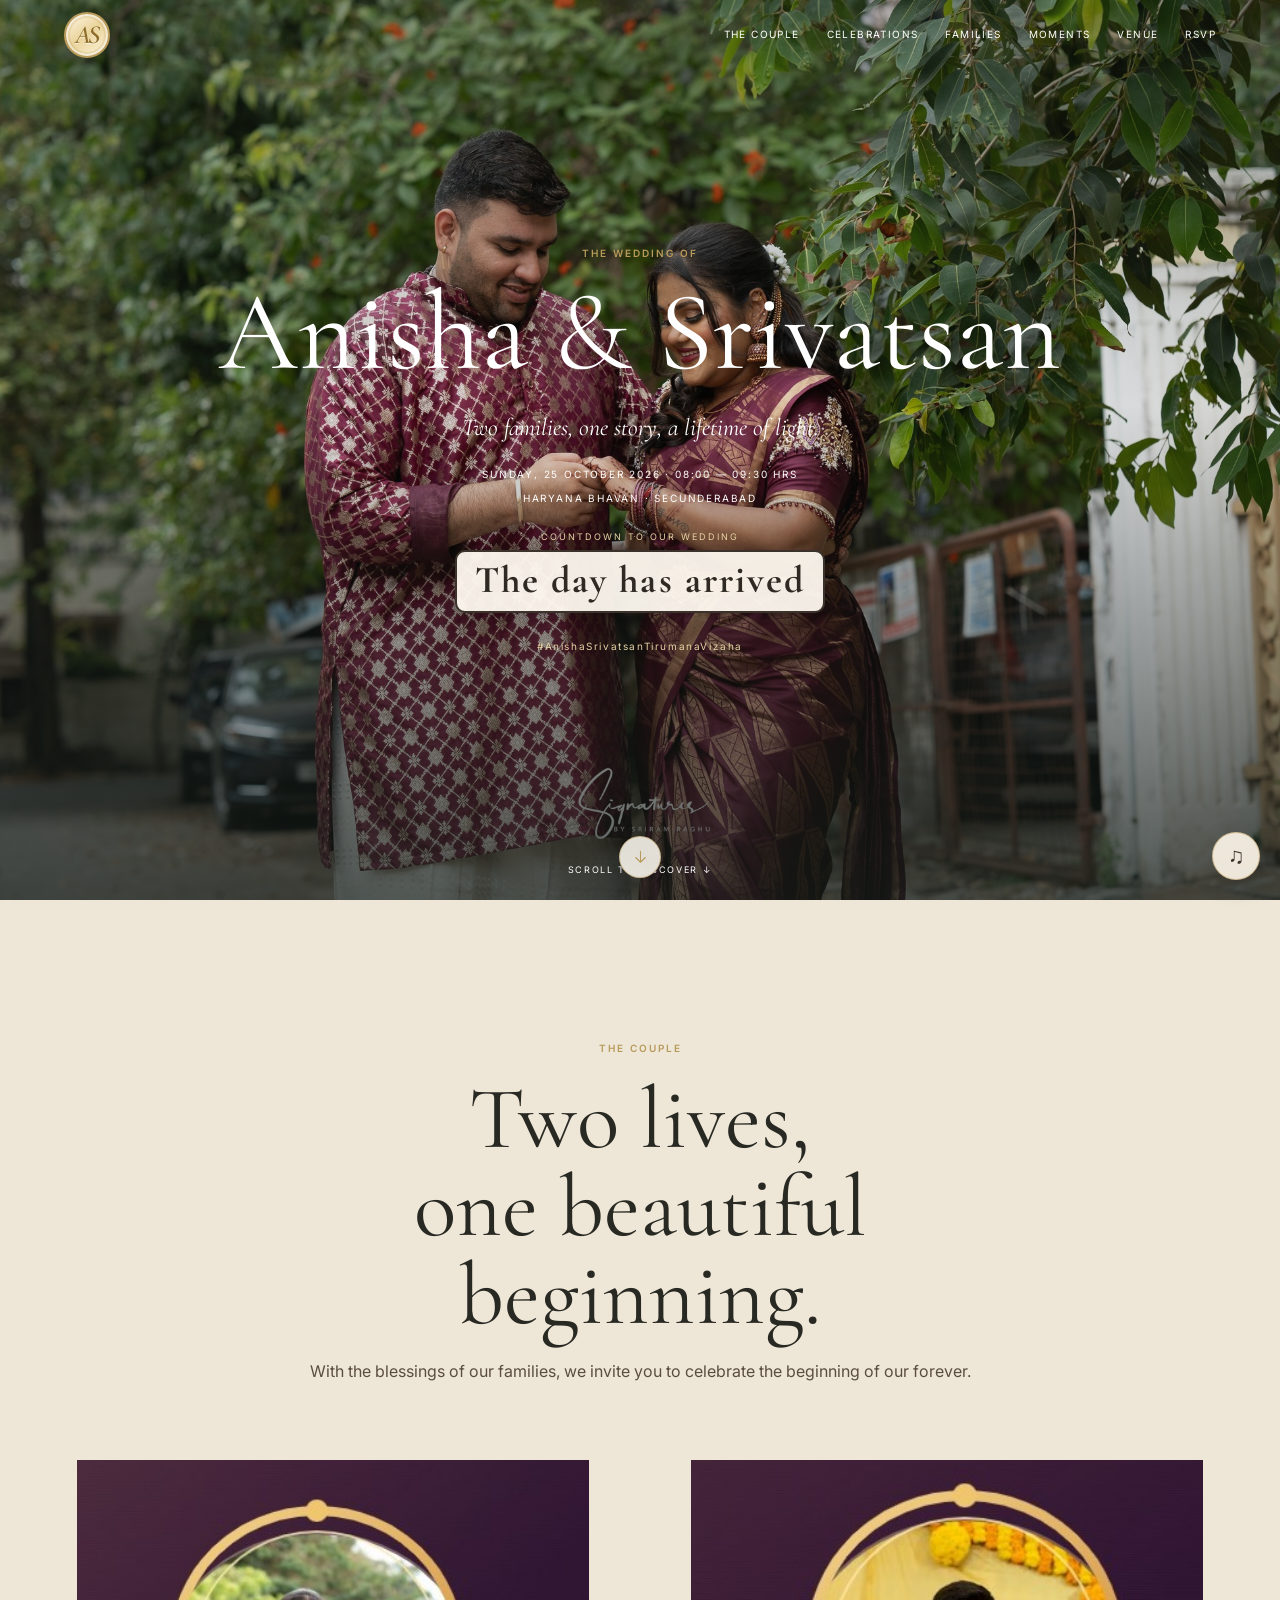
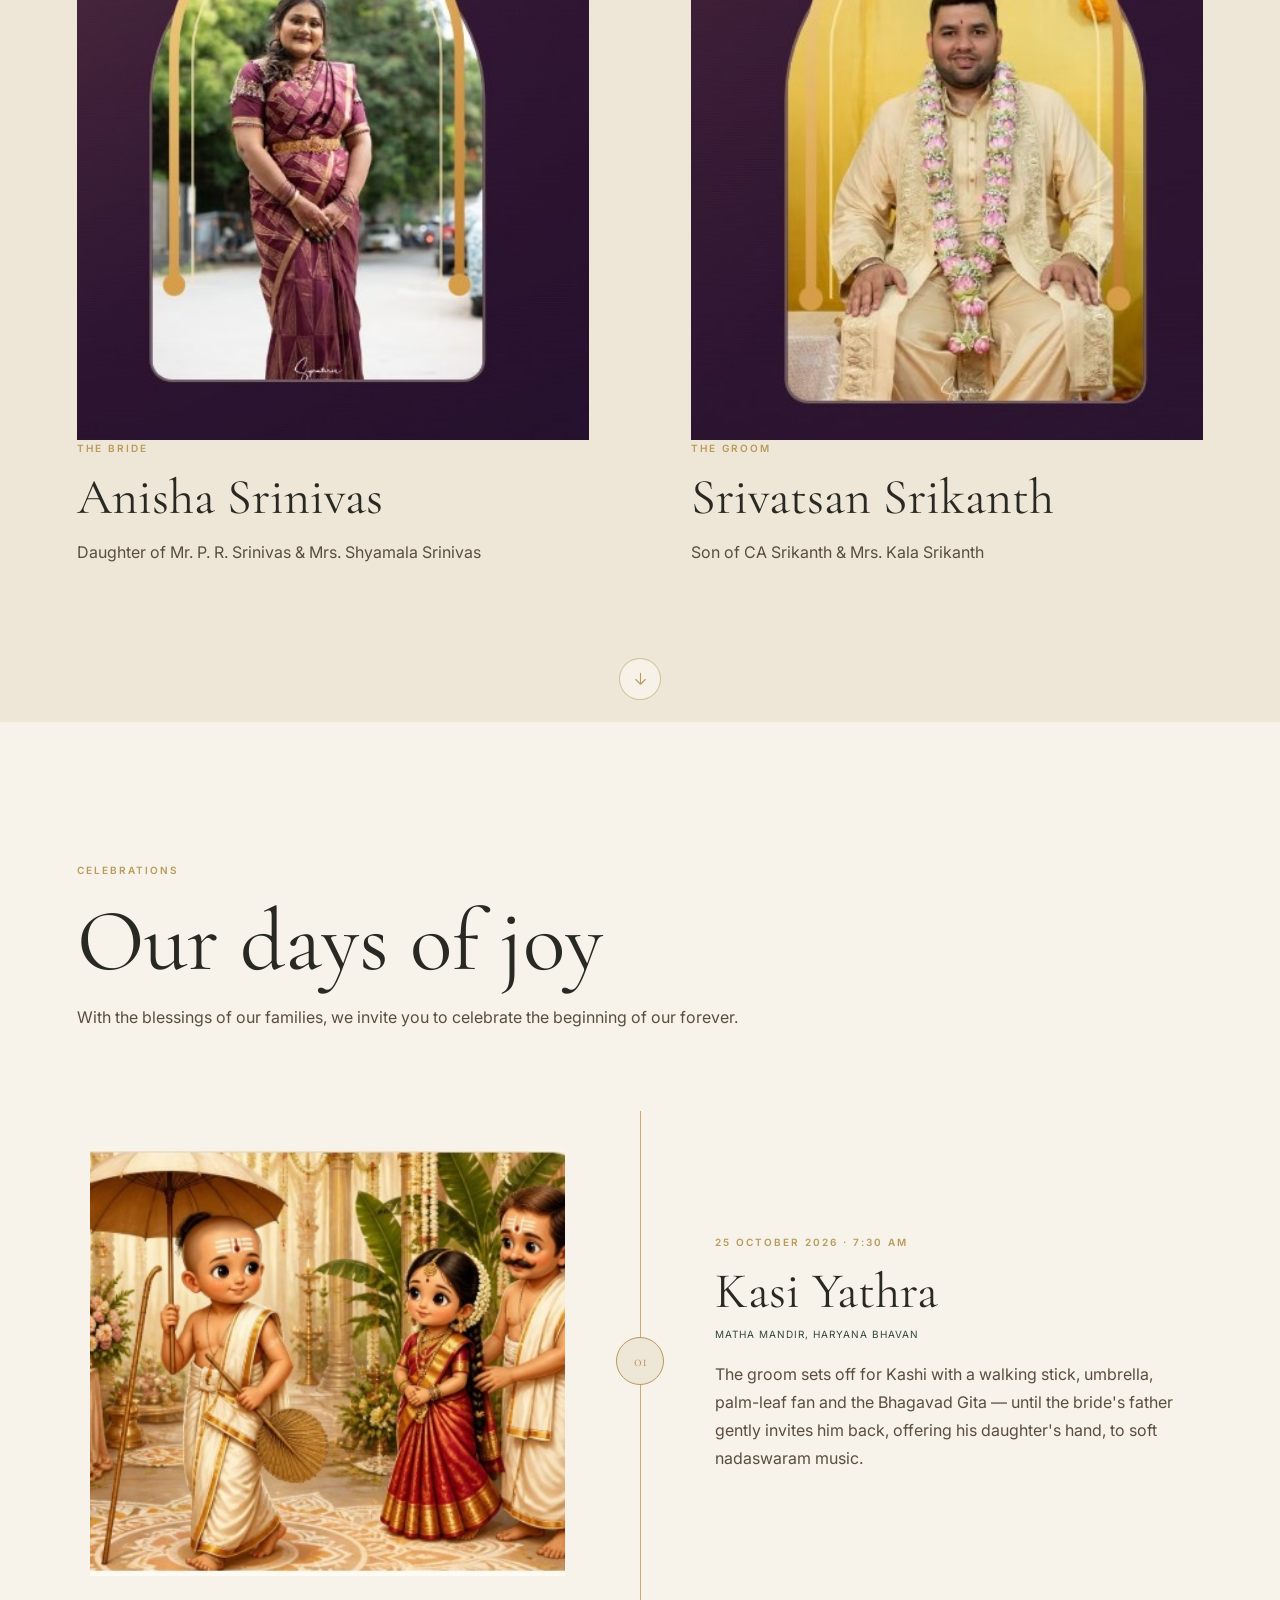
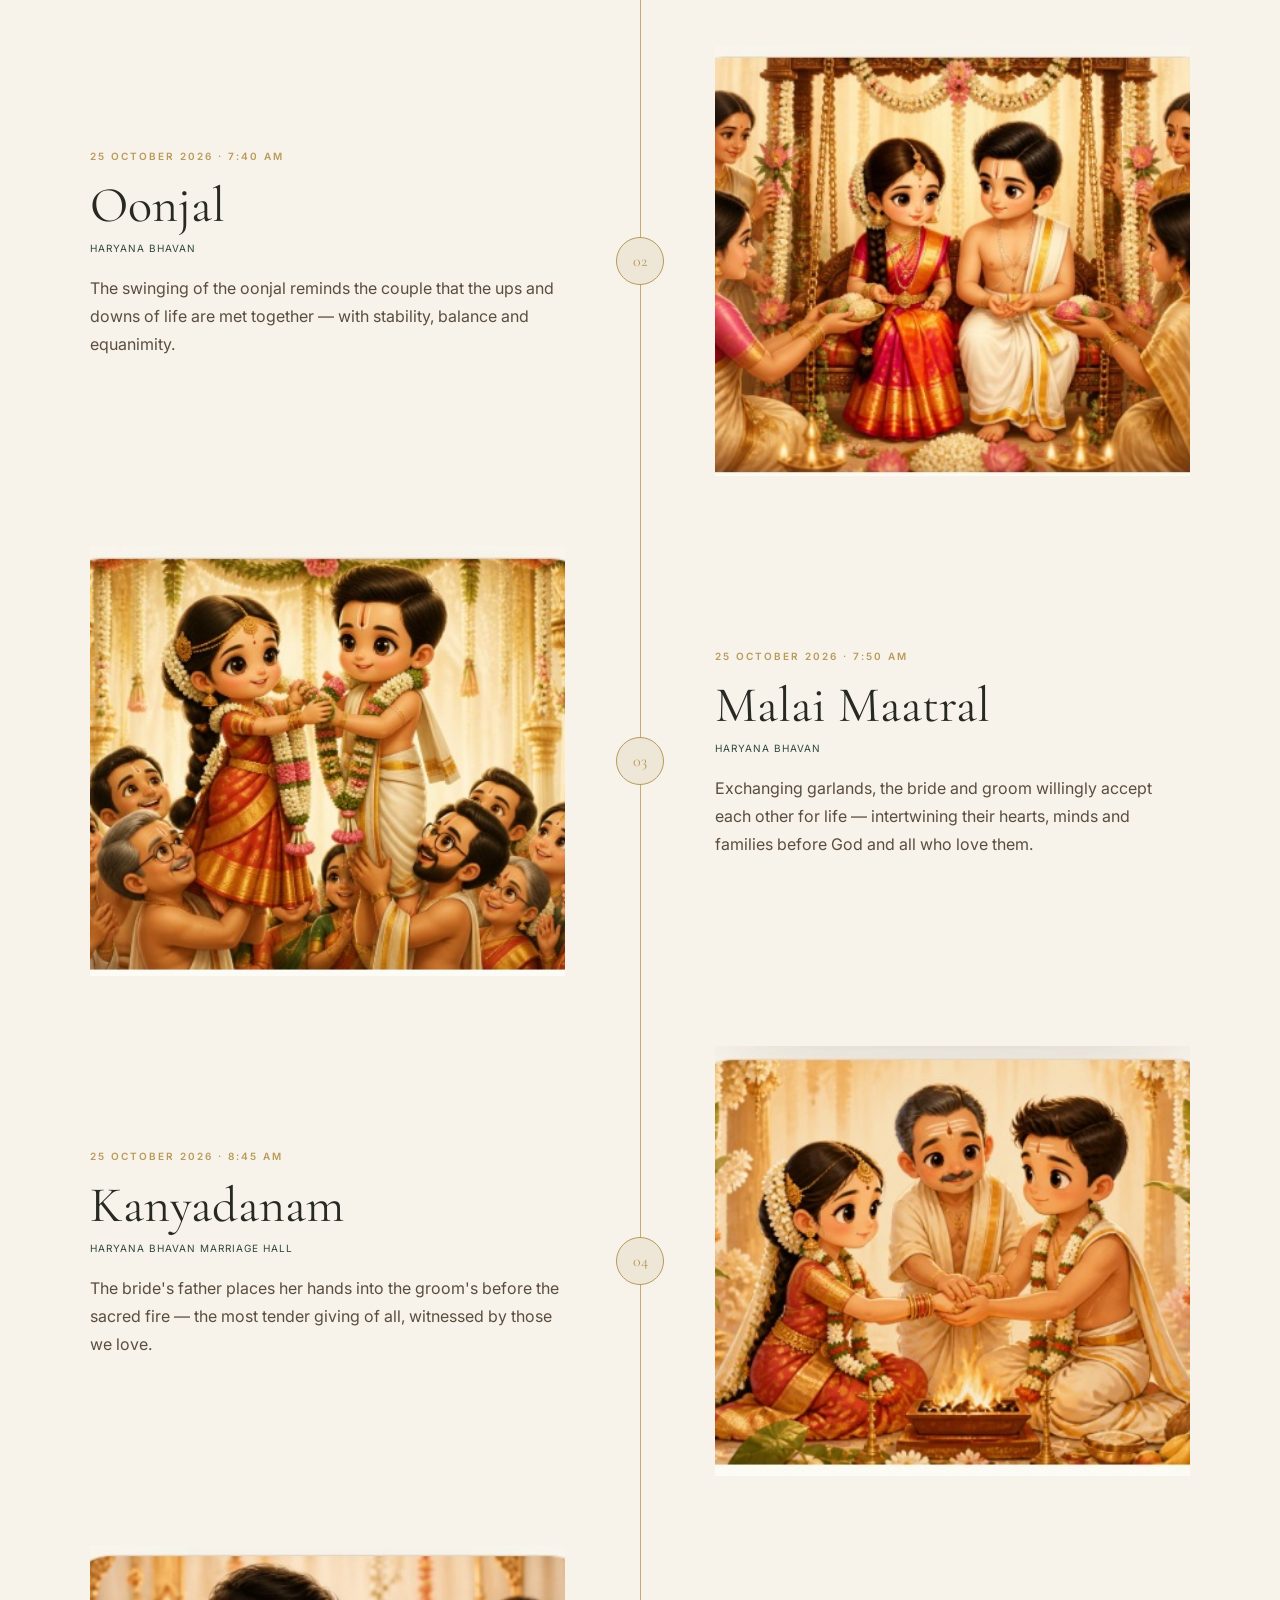
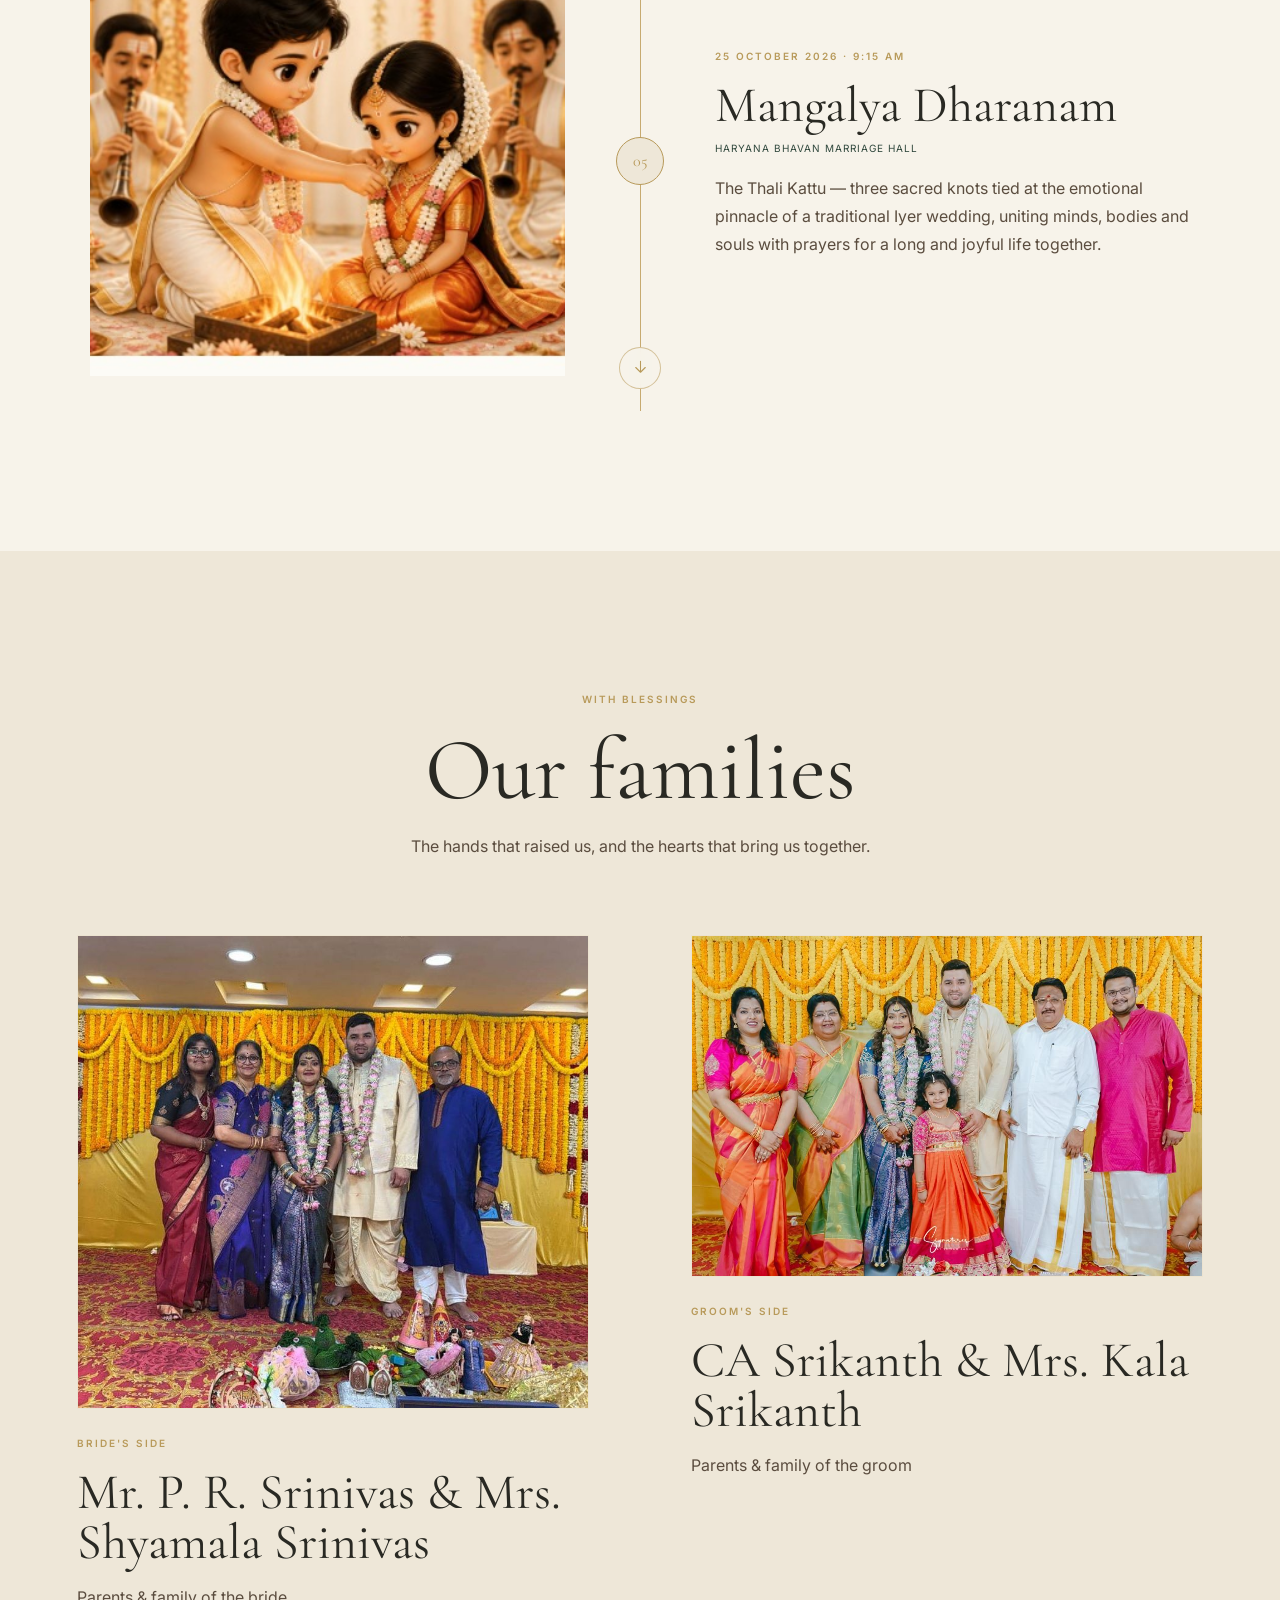
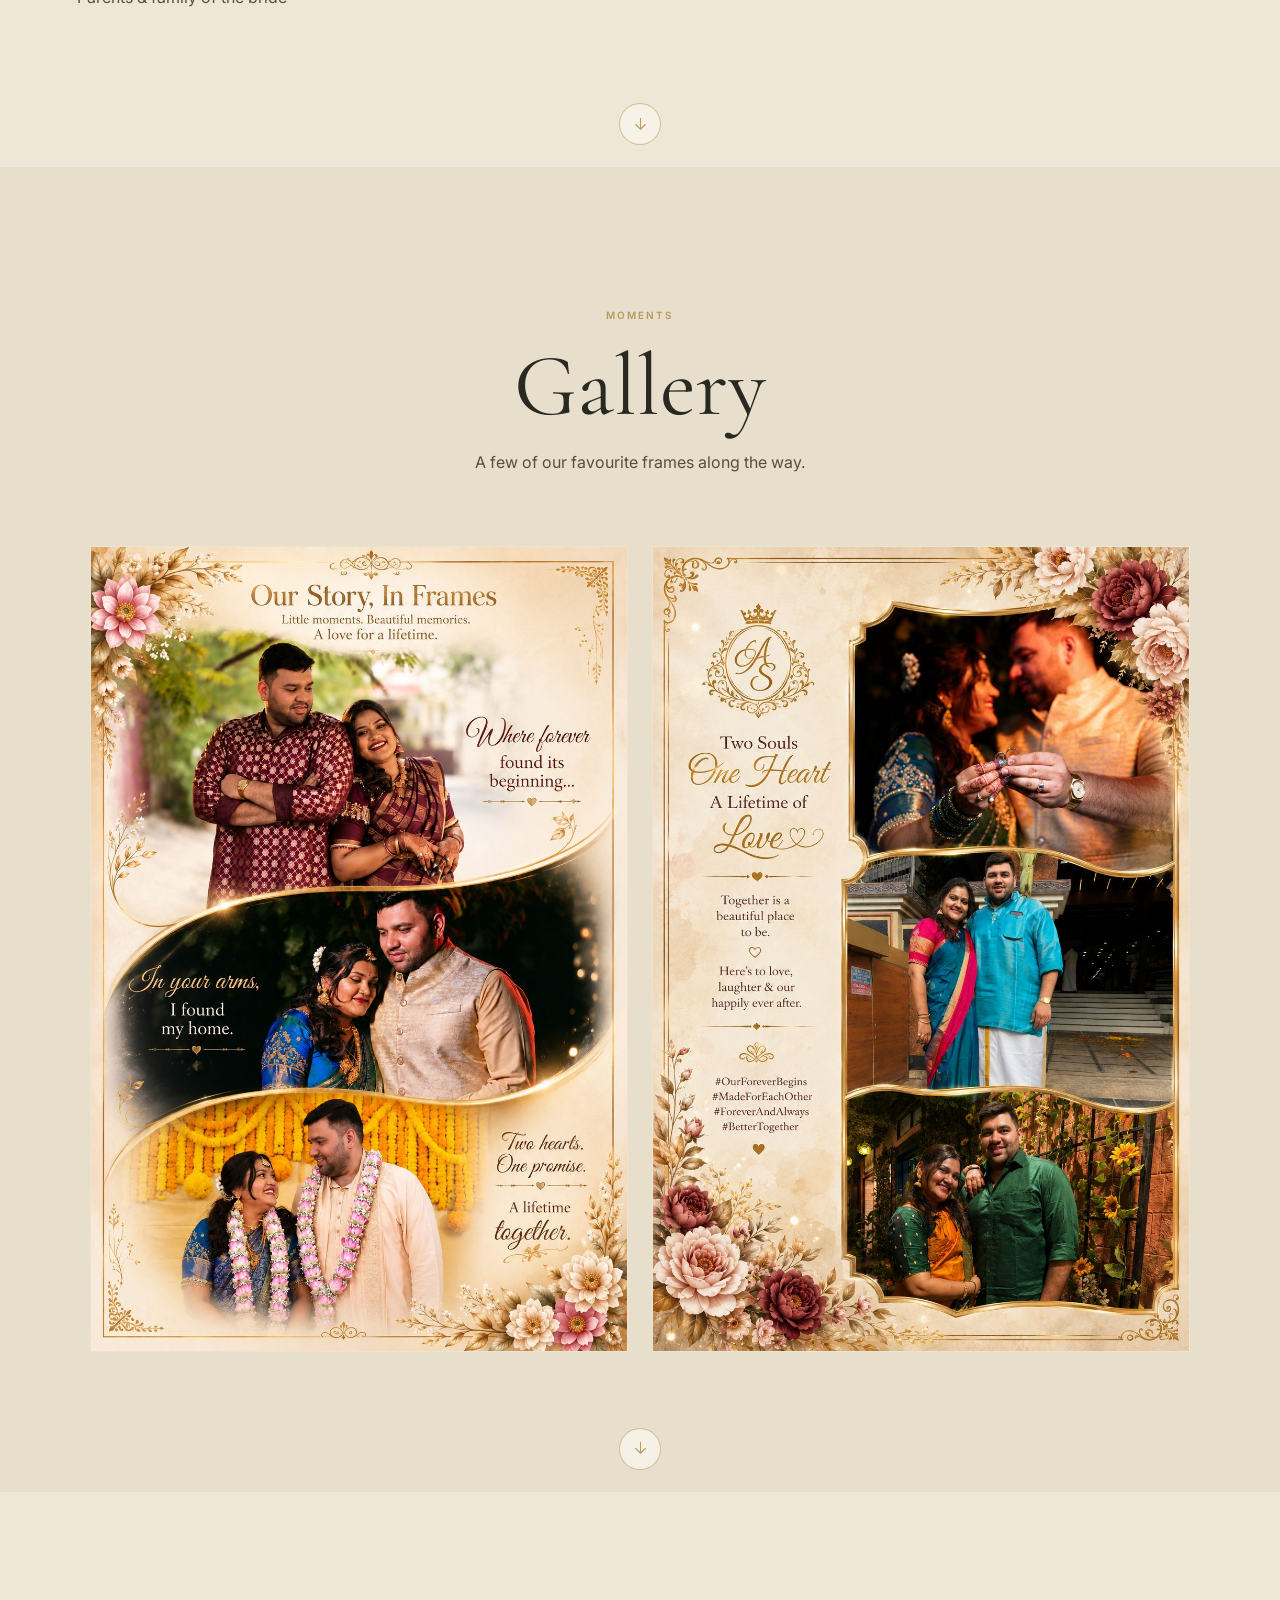
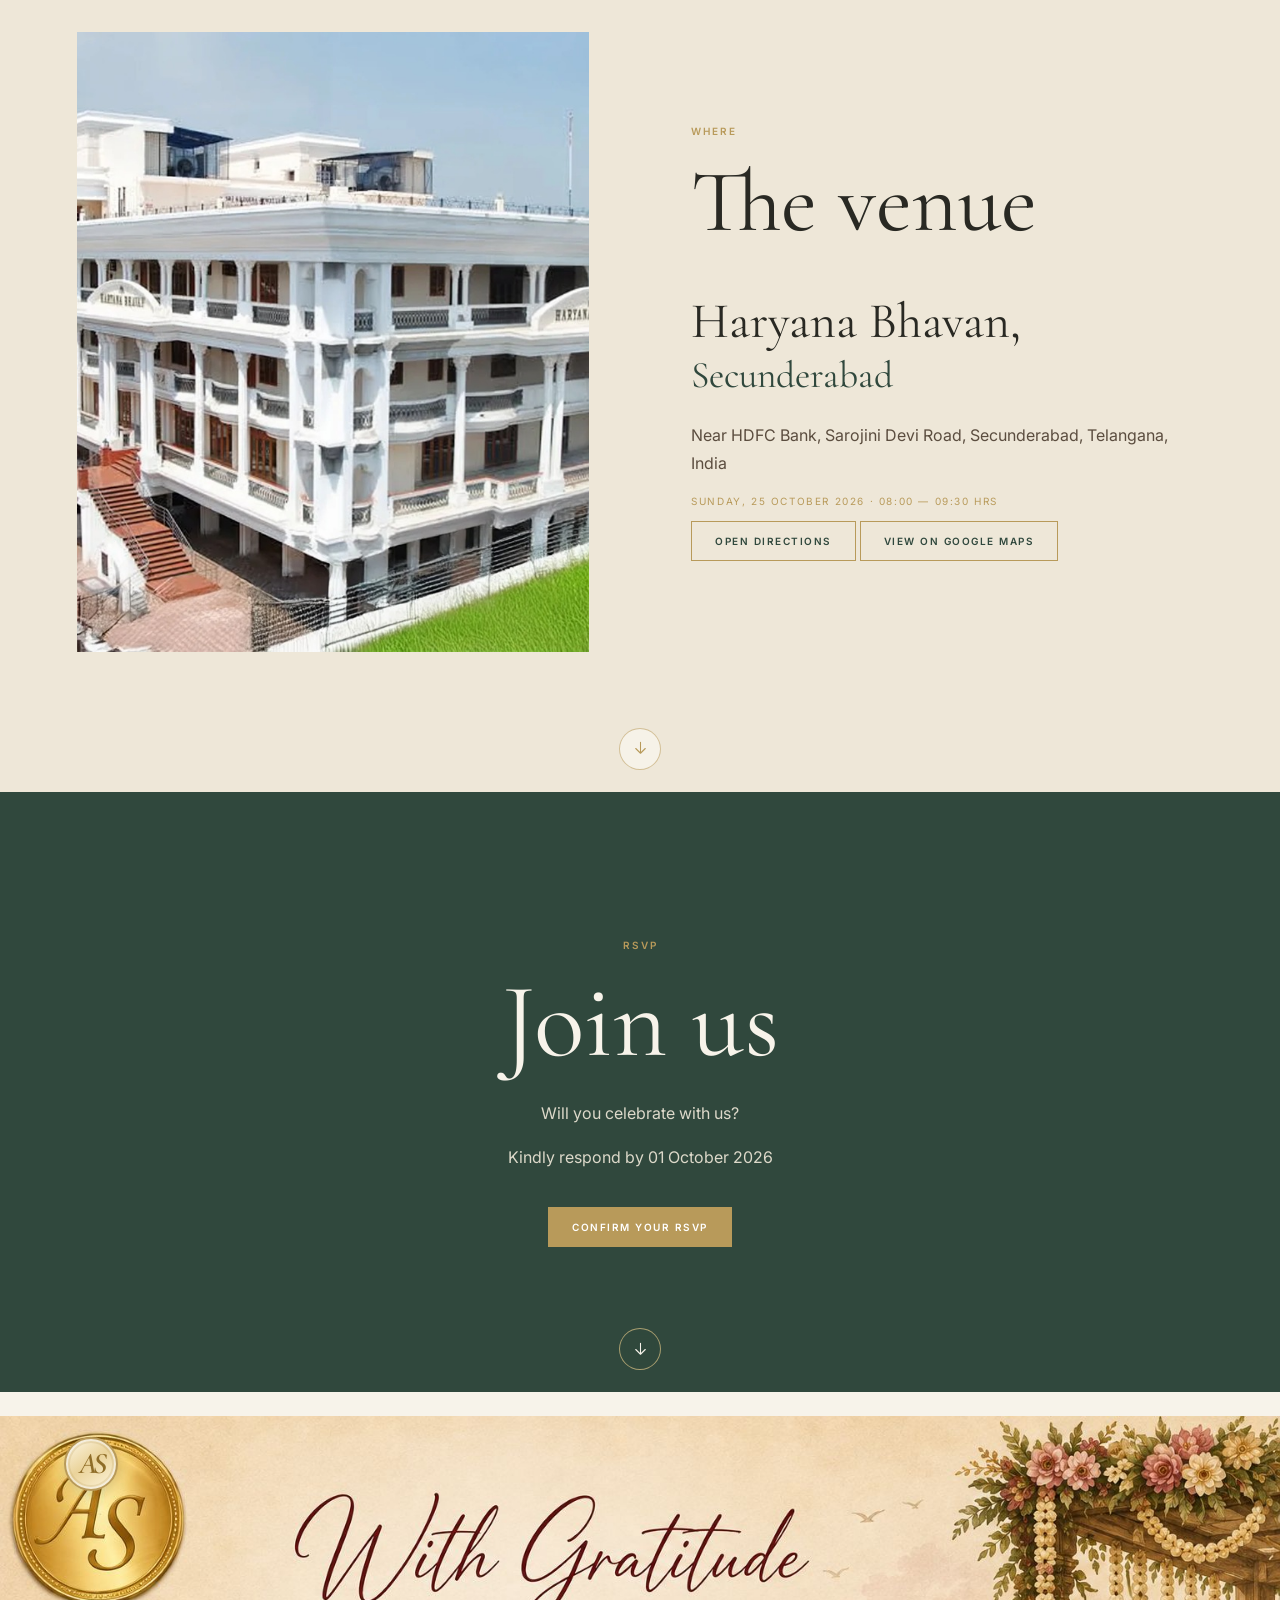
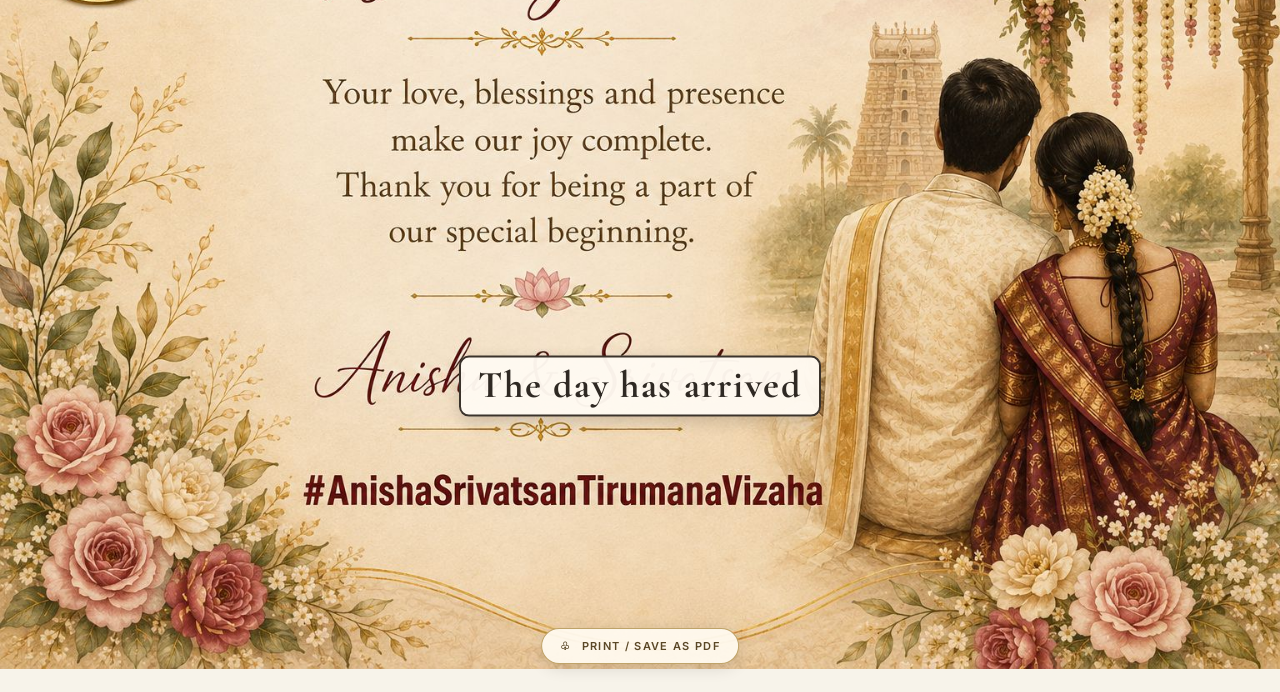
==== index.html @ aaf54ca9 "Add files via upload" ====
<!doctype html>
<html lang="en">
<head>
<meta charset="utf-8"><meta name="viewport" content="width=device-width,initial-scale=1">
<meta name="theme-color" content="#30483d">
<title>Anisha & Srivatsan — Wedding Invitation</title>
<meta name="description" content="Two families, one story, a lifetime of light. Join Anisha & Srivatsan as they begin their forever.">
<meta property="og:title" content="Anisha & Srivatsan — Wedding Invitation">
<meta property="og:description" content="Two families, one story, a lifetime of light. Join Anisha & Srivatsan as they begin their forever.">
<meta property="og:type" content="website">
<meta property="og:url" content="https://prsvas.github.io/anisha-srivatsan-wedding/">
<meta property="og:image" content="https://prsvas.github.io/anisha-srivatsan-wedding/assets/share-preview.jpg">
<meta property="og:image:secure_url" content="https://prsvas.github.io/anisha-srivatsan-wedding/assets/share-preview.jpg">
<meta property="og:image:type" content="image/jpeg">
<meta property="og:image:width" content="1200">
<meta property="og:image:height" content="630">
<meta name="twitter:card" content="summary_large_image">
<meta name="twitter:title" content="Anisha & Srivatsan — Wedding Invitation">
<meta name="twitter:description" content="Two families, one story, a lifetime of light. Join Anisha & Srivatsan as they begin their forever.">
<meta name="twitter:image" content="https://prsvas.github.io/anisha-srivatsan-wedding/assets/share-preview.jpg">
<link rel="preconnect" href="https://fonts.googleapis.com"><link rel="preconnect" href="https://fonts.gstatic.com" crossorigin>
<link href="https://fonts.googleapis.com/css2?family=Cormorant+Garamond:wght@300;400;500;600&family=Inter:wght@400;500;600&display=swap" rel="stylesheet">
<link rel="stylesheet" href="style.css">
<style>

body.modal-open{overflow:hidden}
</style>
</head>
<body>
<header id="siteNav"><a class="logo" href="#home" aria-label="Anisha & Srivatsan"><span>AS</span></a><nav id="menu">
<a href="#couple">The Couple</a><a href="#celebrations">Celebrations</a><a href="#families">Families</a><a href="#moments">Moments</a><a href="#venue">Venue</a><a href="#rsvp">RSVP</a></nav><button id="menuButton" aria-label="Open menu">☰</button></header>

<section class="hero" id="home"><div class="hero-photo"></div><div class="hero-shade"></div><div class="hero-content fade">
<div class="eyebrow">THE WEDDING OF</div><h1>Anisha <span>&</span> Srivatsan</h1><p class="tagline">Two families, one story, a lifetime of light.</p>
<div class="meta">SUNDAY, 25 OCTOBER 2026 · 08:00 — 09:30 HRS</div><div class="meta">HARYANA BHAVAN · SECUNDERABAD</div><div class="hero-countdown-wrap" aria-label="Countdown to the wedding">
<div class="countdown-label">COUNTDOWN TO OUR WEDDING</div>
<div class="countdown" id="countdown">Loading…</div>
</div>
<div class="hashtag">#AnishaSrivatsanTirumanaVizaha</div></div><a class="scroll" href="#couple">SCROLL TO DISCOVER ↓</a><a class="slide-down" href="#couple" aria-label="Scroll to The Couple"><span class="slide-down-icon"><svg viewBox="0 0 24 24" aria-hidden="true"><path d="M12 4v14M6 12l6 6 6-6"/></svg></span></a></section>

<section class="section cream" id="couple"><div class="intro centered reveal"><div class="eyebrow">THE COUPLE</div><h2>Two lives,<br>one beautiful beginning.</h2><p>With the blessings of our families, we invite you to celebrate the beginning of our forever.</p></div>
<div class="people"><article class="person reveal"><div class="photo bride"></div><div class="eyebrow">THE BRIDE</div><h3>Anisha Srinivas</h3><p>Daughter of Mr. P. R. Srinivas & Mrs. Shyamala Srinivas</p></article>
<article class="person reveal"><div class="photo groom"></div><div class="eyebrow">THE GROOM</div><h3>Srivatsan Srikanth</h3><p>Son of CA Srikanth & Mrs. Kala Srikanth</p></article><a class="slide-down" href="#celebrations" aria-label="Scroll to Celebrations"><span class="slide-down-icon"><svg viewBox="0 0 24 24" aria-hidden="true"><path d="M12 4v14M6 12l6 6 6-6"/></svg></span></a></section>

<section class="section" id="celebrations"><div class="intro reveal"><div class="eyebrow">CELEBRATIONS</div><h2>Our days of joy</h2><p>With the blessings of our families, we invite you to celebrate the beginning of our forever.</p></div>
<div class="events">
<article class="event reveal"><div class="event-photo kasi"></div><div class="event-number">01</div><div><div class="eyebrow">25 OCTOBER 2026 · 7:30 AM</div><h3>Kasi Yathra</h3><div class="place">Matha Mandir, Haryana Bhavan</div><p>The groom sets off for Kashi with a walking stick, umbrella, palm-leaf fan and the Bhagavad Gita — until the bride's father gently invites him back, offering his daughter's hand, to soft nadaswaram music.</p></div></article>
<article class="event reverse reveal"><div class="event-photo oonjal"></div><div class="event-number">02</div><div><div class="eyebrow">25 OCTOBER 2026 · 7:40 AM</div><h3>Oonjal</h3><div class="place">Haryana Bhavan</div><p>The swinging of the oonjal reminds the couple that the ups and downs of life are met together — with stability, balance and equanimity.</p></div></article>
<article class="event reveal"><div class="event-photo malai"></div><div class="event-number">03</div><div><div class="eyebrow">25 OCTOBER 2026 · 7:50 AM</div><h3>Malai Maatral</h3><div class="place">Haryana Bhavan</div><p>Exchanging garlands, the bride and groom willingly accept each other for life — intertwining their hearts, minds and families before God and all who love them.</p></div></article>
<article class="event reverse reveal"><div class="event-photo kanya"></div><div class="event-number">04</div><div><div class="eyebrow">25 OCTOBER 2026 · 8:45 AM</div><h3>Kanyadanam</h3><div class="place">Haryana Bhavan Marriage Hall</div><p>The bride's father places her hands into the groom's before the sacred fire — the most tender giving of all, witnessed by those we love.</p></div></article>
<article class="event reveal"><div class="event-photo mangalya"></div><div class="event-number">05</div><div><div class="eyebrow">25 OCTOBER 2026 · 9:15 AM</div><h3>Mangalya Dharanam</h3><div class="place">Haryana Bhavan Marriage Hall</div><p>The Thali Kattu — three sacred knots tied at the emotional pinnacle of a traditional Iyer wedding, uniting minds, bodies and souls with prayers for a long and joyful life together.</p></div></article>
<a class="slide-down" href="#families" aria-label="Scroll to Families"><span class="slide-down-icon"><svg viewBox="0 0 24 24" aria-hidden="true"><path d="M12 4v14M6 12l6 6 6-6"/></svg></span></a></section>

<section class="section cream" id="families"><div class="intro centered reveal"><div class="eyebrow">WITH BLESSINGS</div><h2>Our families</h2><p>The hands that raised us, and the hearts that bring us together.</p></div>
<div class="families"><article class="family reveal"><div class="family-photo"><img src="assets/bride-family.jpg" alt="Bride family"></div><div class="eyebrow">BRIDE'S SIDE</div><h3>Mr. P. R. Srinivas & Mrs. Shyamala Srinivas</h3><p>Parents & family of the bride</p></article>
<article class="family reveal"><div class="family-photo"><img src="assets/groom-family.jpg" alt="Groom family"></div><div class="eyebrow">GROOM'S SIDE</div><h3>CA Srikanth & Mrs. Kala Srikanth</h3><p>Parents & family of the groom</p></article><a class="slide-down" href="#moments" aria-label="Scroll to Moments"><span class="slide-down-icon"><svg viewBox="0 0 24 24" aria-hidden="true"><path d="M12 4v14M6 12l6 6 6-6"/></svg></span></a></section>

<section class="section paper" id="moments"><div class="intro centered reveal"><div class="eyebrow">MOMENTS</div><h2>Gallery</h2><p>A few of our favourite frames along the way.</p></div>
<div class="gallery"><div class="gallery-image reveal"><img src="assets/gallery-1.jpg" alt="Wedding moment 1"></div><div class="gallery-image reveal"><img src="assets/gallery-2.jpg" alt="Wedding moment 2"></div><a class="slide-down" href="#venue" aria-label="Scroll to Venue"><span class="slide-down-icon"><svg viewBox="0 0 24 24" aria-hidden="true"><path d="M12 4v14M6 12l6 6 6-6"/></svg></span></a></section>

<section class="section cream" id="venue"><div class="venue"><div class="venue-image reveal"></div><div class="reveal"><div class="eyebrow">WHERE</div><h2>The venue</h2><h3>Haryana Bhavan,<br><span>Secunderabad</span></h3><p>Near HDFC Bank, Sarojini Devi Road, Secunderabad, Telangana, India</p><p class="date">SUNDAY, 25 OCTOBER 2026 · 08:00 — 09:30 HRS</p>
<a class="button" target="_blank" rel="noopener" href="https://www.google.com/maps/search/?api=1&query=Haryana+Bhavan+Secunderabad">OPEN DIRECTIONS</a>
<a class="button" target="_blank" rel="noopener" href="https://www.google.com/maps/search/?api=1&query=Haryana+Bhavan+Secunderabad">VIEW ON GOOGLE MAPS</a></div></div><a class="slide-down" href="#rsvp" aria-label="Scroll to RSVP"><span class="slide-down-icon"><svg viewBox="0 0 24 24" aria-hidden="true"><path d="M12 4v14M6 12l6 6 6-6"/></svg></span></a></section>

<section class="rsvp" id="rsvp"><div class="reveal"><div class="eyebrow">RSVP</div><h2>Join us</h2><p>Will you celebrate with us?</p><p>Kindly respond by 01 October 2026</p><div class="rsvp-actions"><a class="button gold" id="googleRsvp" href="https://docs.google.com/forms/d/e/1FAIpQLSf7F9U-8WirBwNMF10VO0LnKeDXTvqlBp_xLOjisa4AF6TtcQ/viewform" target="_blank" rel="noopener noreferrer">CONFIRM YOUR RSVP</a></div></div><a class="slide-down slide-down-light" href="#closing" aria-label="Scroll to closing"><span class="slide-down-icon"><svg viewBox="0 0 24 24" aria-hidden="true"><path d="M12 4v14M6 12l6 6 6-6"/></svg></span></a></section>

<section class="closing final-gratitude" id="closing">
  <div class="closing-photo" aria-hidden="true"></div>
  <div class="closing-logo-coin" aria-label="Anisha and Srivatsan monogram">AS</div>
  <div class="closing-countdown-wrap" aria-label="Live countdown to the wedding">
    <div class="closing-countdown" id="closingCountdown">Loading…</div>
  </div>
  <button id="printInvitation" class="print-invitation" type="button" aria-label="Print or save invitation as PDF">
    <span aria-hidden="true">♧</span> PRINT / SAVE AS PDF
  </button>
</section>

<audio id="weddingMusic" loop preload="none" aria-hidden="true"><source src="assets/wedding-music.mp3" type="audio/mpeg"></audio>
<button id="musicToggle" class="music-toggle" type="button" aria-label="Play wedding music" aria-pressed="false"><span aria-hidden="true">♫</span></button>

<script src="script.js"></script>
</body></html>
---- style.css ----
:root{--ivory:#f7f3ea;--cream:#eee7d8;--paper:#e7decc;--green:#30483d;--gold:#b89a5a;--brown:#5b4d3f;--charcoal:#292923}
*{box-sizing:border-box}html{scroll-behavior:smooth}body{margin:0;background:var(--ivory);color:var(--charcoal);font:16px/1.75 Inter,Arial,sans-serif}h1,h2,h3{font-family:"Cormorant Garamond",serif;font-weight:400;line-height:1}h1{font-size:clamp(56px,9vw,112px);margin:0}h2{font-size:clamp(48px,7vw,88px);margin:.2em 0}h3{font-size:clamp(30px,4vw,50px)}p{color:var(--brown)}a{text-decoration:none}.eyebrow{font-size:10px;letter-spacing:.2em;color:var(--gold);font-weight:600;margin-bottom:15px}
header{position:fixed;z-index:20;top:0;left:0;right:0;height:70px;display:flex;align-items:center;justify-content:space-between;padding:0 5vw;color:#fff;transition:.3s}header.scrolled{background:rgba(247,243,234,.95);color:var(--green);backdrop-filter:blur(12px);box-shadow:0 1px 0 #ddd}header .logo{
  width:46px;height:46px;display:inline-flex;align-items:center;justify-content:center;
  border:2px solid var(--gold);border-radius:50%;
  background:linear-gradient(145deg,#fff9e9,#ead39a 48%,#fff7df);
  color:#8f6d28;text-decoration:none;
  font-family:"Cormorant Garamond",Georgia,serif;
  font-size:26px;font-weight:600;font-style:italic;
  letter-spacing:-.12em;line-height:1;
  box-shadow:inset 0 0 0 2px rgba(255,255,255,.55),inset 0 0 0 4px rgba(184,154,90,.22),0 4px 14px rgba(0,0,0,.14);
}
header .logo span{
  font-family:"Cormorant Garamond",Georgia,serif;
  font-size:26px;font-weight:600;font-style:italic;
  letter-spacing:-.12em;line-height:1;
  transform:translateX(-1px);
  text-shadow:0 1px 0 rgba(255,255,255,.7);
}header nav{display:flex;gap:27px}header nav a{font-size:10px;letter-spacing:.14em;color:inherit;text-transform:uppercase}#menuButton{display:none;border:0;background:none;color:inherit;font-size:25px}
.hero{height:100svh;min-height:620px;display:grid;place-items:center;position:relative;overflow:hidden;background:var(--green)}.hero-photo,.closing-photo{position:absolute;inset:0;background:url("assets/hero.jpg") center/cover}.hero-shade,.closing-shade{position:absolute;inset:0;background:linear-gradient(180deg,rgba(20,28,24,.35),rgba(20,28,24,.12) 45%,rgba(20,28,24,.72))}.hero-content,.closing-content{position:relative;z-index:2;text-align:center;color:#fff;padding:70px 22px}.hero h1 span,.closing h2 span{font-weight:300}.tagline{font:italic 24px "Cormorant Garamond",serif;color:#fff;margin:24px 0}.meta{font-size:10px;letter-spacing:.18em;color:#fff;margin:6px}.hashtag{font-size:10px;letter-spacing:.16em;color:#e4d3a3;margin-top:25px}.scroll{position:absolute;z-index:2;bottom:22px;left:50%;transform:translateX(-50%);font-size:9px;letter-spacing:.18em;color:#fff;white-space:nowrap}
.button{display:inline-flex;align-items:center;justify-content:center;border:1px solid var(--gold);background:transparent;color:var(--green);padding:13px 23px;font:600 10px Inter,sans-serif;letter-spacing:.15em;cursor:pointer;transition:.25s}.button:hover{background:var(--green);color:#fff;transform:translateY(-2px)}.hero .button{margin-top:28px;color:#fff;border-color:#e4d3a3}
.section{padding:140px max(6vw,24px)}.cream{background:var(--cream)}.paper{background:var(--paper)}.intro{max-width:700px}.centered{text-align:center;margin:auto}.people,.families{max-width:1150px;margin:75px auto 0;display:grid;grid-template-columns:1fr 1fr;gap:8vw}.photo,.family-photo,.event-photo,.gallery-image,.venue-image{background-size:cover;background-position:center;background-color:var(--ivory);}.person .photo{height:580px}.person h3,.family h3{margin:5px 0 14px}
.events{max-width:1100px;margin:80px auto 0;position:relative}.events:before{content:"";position:absolute;top:0;bottom:0;left:50%;width:1px;background:#c7aa70}.event{display:grid;grid-template-columns:1fr 70px 1fr;gap:40px;align-items:center;min-height:500px}.event.reverse .event-photo{grid-column:3;grid-row:1}.event.reverse>div:last-child{grid-column:1;grid-row:1}.event-number{grid-column:2;grid-row:1;width:48px;height:48px;border:1px solid var(--gold);border-radius:50%;display:grid;place-items:center;justify-self:center;z-index:2;background:var(--cream);color:var(--gold);font:16px "Cormorant Garamond",serif}.event-photo{height:430px}.event h3{margin:0 0 10px}.place{font-size:10px;letter-spacing:.1em;text-transform:uppercase;color:var(--green)}
.family-photo{height:auto;aspect-ratio:3/2;margin-bottom:26px;background-size:contain;background-repeat:no-repeat;background-position:center}.gallery{max-width:1100px;margin:70px auto 0;display:grid;grid-template-columns:1fr 1fr;gap:18px;align-items:start}.gallery-image{width:100%;aspect-ratio:2/3;min-height:0;background-size:contain;background-repeat:no-repeat;background-position:center;background-color:transparent}.g1,.g2,.g3,.g4{grid-column:auto;grid-row:auto}.venue{max-width:1180px;margin:auto;display:grid;grid-template-columns:1fr 1fr;gap:8vw;align-items:center}.venue-image{height:620px}.venue h3{margin-bottom:25px}.venue h3 span{font-size:.75em;color:var(--green)}.venue .date{font-size:10px;letter-spacing:.16em;color:var(--gold)}
.rsvp{padding:145px 24px;text-align:center;background:var(--green);color:var(--ivory)}.rsvp h2{font-size:clamp(60px,9vw,105px);margin:0 0 25px}.rsvp p{color:#ddd9ca}.rsvp .gold{background:var(--gold);color:#fff;margin-top:20px}.closing{height:90svh;min-height:650px;position:relative;display:grid;place-items:center;overflow:hidden;background:var(--green)}.closing-content h2{font-size:clamp(70px,10vw,125px);margin:0 0 25px}.closing-content p{color:#fff;font-size:10px;letter-spacing:.2em}.monogram{font:34px "Cormorant Garamond",serif;margin-top:45px}.closing-content small{color:#eee;font-size:10px}
.fade{animation:fade .9s ease both}@keyframes fade{from{opacity:0;transform:translateY(18px)}to{opacity:1;transform:none}}.reveal{opacity:0;transform:translateY(25px);transition:.8s ease}.reveal.visible{opacity:1;transform:none}
.modal{position:fixed;inset:0;background:rgba(20,28,24,.75);backdrop-filter:blur(8px);z-index:100;display:none;align-items:center;justify-content:center;padding:18px}.modal.open{display:flex}.modal-box{width:min(600px,100%);max-height:94svh;overflow:auto;background:var(--ivory);padding:42px;position:relative}.close{position:absolute;right:14px;top:6px;border:0;background:none;font-size:36px;color:var(--green);cursor:pointer}.modal h2{margin:0 0 12px}.modal label,.modal legend{display:block;font-size:10px;letter-spacing:.1em;text-transform:uppercase;color:var(--green);margin:18px 0}.modal input,.modal select,.modal textarea{width:100%;border:0;border-bottom:1px solid #cbbfa9;background:transparent;padding:10px 2px;font:15px Inter,sans-serif;outline:0}.modal textarea{min-height:75px}.choice{display:flex!important;align-items:center;gap:8px;text-transform:none!important;letter-spacing:0!important;font-size:13px!important;color:var(--brown)!important;margin:8px 0!important}.choice input{width:auto}.counter-grid{display:grid;grid-template-columns:1fr 1fr;gap:20px}.counter{display:flex;border-bottom:1px solid #cbbfa9}.counter button{width:42px;border:0;background:none;font-size:24px;color:var(--green);cursor:pointer}.counter input{text-align:center;border:0}.total{margin:22px 0;padding:14px;background:var(--cream);display:flex;justify-content:space-between}.total strong{font:26px "Cormorant Garamond",serif;color:var(--green)}.submit{width:100%;background:var(--green);color:#fff;margin-top:12px}.status{min-height:22px;font-size:12px;color:#8b5a47;margin-top:10px}.success{text-align:center;padding:30px}.script-signature{font:30px "Cormorant Garamond",serif;color:var(--green);margin:30px}
.bride{background-image:url("assets/bride.jpg")}.groom{background-image:url("assets/groom.jpg")}.kasi{background-image:url("assets/kasi-yathra.jpg")}.oonjal{background-image:url("assets/oonjal.jpg")}.malai{background-image:url("assets/malai-maatral.jpg")}.kanya{background-image:url("assets/kanyadanam.jpg")}.mangalya{background-image:url("assets/mangalya-dharanam.jpg")}.bride-family{background-image:url("assets/bride-family.jpg")}.groom-family{background-image:url("assets/groom-family.jpg")}.g1{background-image:url("assets/gallery-1.jpg")}.g2{background-image:url("assets/gallery-2.jpg")}.g3{background-image:url("assets/gallery-3.jpg")}.g4{background-image:url("assets/gallery-4.jpg")}.venue-image{background-image:url("assets/venue.jpg")}
@media(max-width:800px){header{height:62px}header nav{position:fixed;top:62px;right:0;bottom:0;width:100%;background:var(--ivory);color:var(--green);display:flex;flex-direction:column;padding:55px 30px;gap:22px;transform:translateX(100%);transition:.3s}header nav.open{transform:none}header nav a{font:35px "Cormorant Garamond",serif;text-transform:none;letter-spacing:0}#menuButton{display:block}.section{padding:90px 22px}.people,.families,.venue{grid-template-columns:1fr;gap:55px}.person .photo{height:450px}.family-photo{height:auto;aspect-ratio:3/2}.events:before{left:19px}.event,.event.reverse{display:grid;grid-template-columns:38px 1fr;gap:18px;min-height:0;margin-bottom:75px}.event-number{grid-column:1;grid-row:1;width:38px;height:38px}.event-photo,.event.reverse .event-photo{grid-column:2;grid-row:1;height:350px}.event>div:last-child,.event.reverse>div:last-child{grid-column:2;grid-row:2}.gallery{grid-template-columns:1fr;gap:14px}.gallery-image{aspect-ratio:2/3}.venue-image{height:450px}.modal-box{padding:35px 22px}}
@media(max-width:480px){.hero h1{font-size:57px}.gallery{grid-template-columns:1fr;grid-template-rows:auto}.gallery-image,.g1,.g2,.g3,.g4{grid-column:auto;grid-row:auto;height:auto;aspect-ratio:2/3}.counter-grid{gap:10px}}
@media(prefers-reduced-motion:reduce){html{scroll-behavior:auto}.reveal{transition:none}.fade{animation:none}}

.hero-photo{background-image:url('assets/hero.jpg')}
.closing-photo{background-image:url('assets/closing.jpg')}
.g1{background-image:url('assets/gallery-1.jpg')}
.g2{background-image:url('assets/gallery-2.jpg')}
.g3{background-image:url('assets/gallery-3.jpg')}
.g4{background-image:url('assets/gallery-4.jpg')}

/* FINAL PHOTO FIX — family photographs are shown in full */
.family-photo{
  background-size:contain !important;
  background-repeat:no-repeat !important;
  background-position:center !important;
  background-color:var(--ivory) !important;
  height:auto !important;
  aspect-ratio:4/3 !important;
  border:1px solid rgba(184,154,90,.18);
}

/* FINAL PHOTO FIX — portrait gallery images are never cropped */
.gallery{
  max-width:1100px;
  margin:70px auto 0;
  display:grid;
  grid-template-columns:1fr 1fr;
  gap:24px;
  align-items:start;
}
.gallery-image{
  width:100%;
  aspect-ratio:2/3;
  height:auto !important;
  min-height:0 !important;
  background-size:contain !important;
  background-repeat:no-repeat !important;
  background-position:center !important;
  background-color:var(--ivory) !important;
  border:1px solid rgba(184,154,90,.18);
}
.gallery .g3,.gallery .g4{display:none !important;}
@media(max-width:700px){
  .gallery{grid-template-columns:1fr;gap:20px;}
  .gallery-image{aspect-ratio:2/3;}
}

/* FINAL IMAGE-TAG FIX: use the real image dimensions, never crop */
.family-photo{
  height:auto !important;
  min-height:0 !important;
  aspect-ratio:auto !important;
  padding:0 !important;
  background:var(--ivory) !important;
  border:1px solid rgba(184,154,90,.18) !important;
  overflow:hidden !important;
  display:flex !important;
  align-items:center !important;
  justify-content:center !important;
}
.family-photo img{
  display:block !important;
  width:100% !important;
  height:auto !important;
  max-width:100% !important;
  object-fit:contain !important;
  object-position:center !important;
}

.gallery{
  display:grid !important;
  grid-template-columns:repeat(2,minmax(0,1fr)) !important;
  gap:24px !important;
  align-items:start !important;
}
.gallery-image{
  height:auto !important;
  min-height:0 !important;
  aspect-ratio:auto !important;
  padding:0 !important;
  background:var(--ivory) !important;
  border:1px solid rgba(184,154,90,.18) !important;
  overflow:hidden !important;
  display:block !important;
}
.gallery-image img{
  display:block !important;
  width:100% !important;
  height:auto !important;
  max-width:100% !important;
  object-fit:contain !important;
  object-position:center !important;
}
@media(max-width:700px){
  .gallery{
    grid-template-columns:1fr !important;
    gap:20px !important;
  }
}


/* Section navigation arrows */
.section, .rsvp, .hero, .closing { position: relative; }
.slide-down{
  position:absolute;
  left:50%;
  bottom:22px;
  transform:translateX(-50%);
  z-index:8;
  display:flex;
  align-items:center;
  justify-content:center;
  text-decoration:none;
  color:var(--gold);
}
.slide-down-icon{
  width:42px;height:42px;border:1px solid rgba(184,154,90,.58);border-radius:50%;
  display:grid;place-items:center;background:rgba(247,243,234,.9);backdrop-filter:blur(5px);
  animation:slideArrowPulse 2.2s ease-in-out infinite;
}
.slide-down svg{width:19px;height:19px;fill:none;stroke:currentColor;stroke-width:1.35;stroke-linecap:round;stroke-linejoin:round}
.slide-down-light .slide-down-icon{background:rgba(48,72,61,.75);color:#f7f3ea;border-color:rgba(209,187,130,.75)}
@keyframes slideArrowPulse{0%,100%{transform:translateY(0);opacity:.9}50%{transform:translateY(5px);opacity:.55}}

/* Hero countdown */
.hero-countdown-wrap{margin:22px auto 0;text-align:center;color:#fff}
.countdown-label{font-size:9px;letter-spacing:.22em;color:#e4d3a3;margin-bottom:5px}
#countdown{display:inline-block;font-family:"Cormorant Garamond",serif;font-size:clamp(26px,3.4vw,38px);font-weight:700;letter-spacing:.055em;line-height:1.05;color:#2f2923;background:rgba(255,250,242,.94);border:2px solid #3b332b;border-radius:10px;padding:9px 18px 10px;box-shadow:0 6px 18px rgba(0,0,0,.18);text-shadow:none}

/* Final card countdown — only the countdown is added over the artwork */
.final-gratitude{min-height:100svh;height:100svh;background:#f7f3ea;display:flex;align-items:center;justify-content:center;position:relative;overflow:hidden}
.final-gratitude .closing-photo{position:absolute;inset:0;background-image:url("assets/closing.jpg");background-size:contain;background-position:center;background-repeat:no-repeat;background-color:#f7f3ea}
.final-gratitude .closing-shade,.final-gratitude .closing-content{display:none!important}
.closing-countdown-wrap{position:absolute;left:50%;top:58%;transform:translate(-50%,-50%);z-index:5;text-align:center;pointer-events:none;width:min(92vw,720px)}
.closing-countdown{display:inline-block;font-family:"Cormorant Garamond",serif;font-size:clamp(22px,3.2vw,38px);font-weight:700;letter-spacing:.045em;color:#2f2923;line-height:1.05;background:rgba(255,250,242,.92);border:2px solid #3b332b;border-radius:10px;padding:8px 16px 9px;box-shadow:0 5px 16px rgba(0,0,0,.16);text-shadow:none}

/* Wedding music toggle */
.music-toggle{position:fixed;right:20px;bottom:20px;z-index:10000;width:48px;height:48px;border:1px solid rgba(184,154,90,.55);border-radius:50%;background:rgba(248,241,228,.94);color:#3b332b;font-family:Georgia,"Times New Roman",serif;font-size:22px;line-height:1;cursor:pointer;box-shadow:0 8px 25px rgba(0,0,0,.14);backdrop-filter:blur(8px);display:flex;align-items:center;justify-content:center;transition:transform .2s ease,background .2s ease}
.music-toggle:hover{transform:scale(1.05);background:#fffaf2}.music-toggle.playing{animation:musicPulse 2s ease-in-out infinite}
@keyframes musicPulse{0%,100%{transform:scale(1)}50%{transform:scale(1.07)}}


@media(max-width:600px){#countdown{font-size:clamp(23px,6vw,31px);padding:8px 13px 9px}.music-toggle{right:14px;bottom:14px;width:44px;height:44px;font-size:20px}.slide-down{bottom:16px}.slide-down-icon{width:38px;height:38px}.closing-countdown-wrap{top:57%;width:94vw}.closing-countdown{font-size:clamp(19px,5vw,27px);padding:7px 12px 8px;border-width:2px}}
@media(prefers-reduced-motion:reduce){.slide-down-icon,.music-toggle.playing{animation:none}}

/* RECTIFIED FINAL LOGO + LIVE CLOSING COUNTDOWN */
.final-gratitude{min-height:100svh;height:100svh;background:#f7f3ea;display:flex;align-items:center;justify-content:center;position:relative;overflow:hidden}
.final-gratitude .closing-photo{position:absolute;inset:0;background-image:url("assets/closing.jpg");background-size:contain;background-position:center;background-repeat:no-repeat;background-color:#f7f3ea}
.final-gratitude .closing-shade,.final-gratitude .closing-content{display:none!important}
.closing-logo-coin{position:absolute;top:clamp(22px,5vh,55px);left:clamp(18px,5vw,70px);z-index:6;width:54px;height:54px;border:2px solid var(--gold);border-radius:50%;display:flex;align-items:center;justify-content:center;background:linear-gradient(145deg,#fff9e9,#ead39a 48%,#fff7df);color:#8f6d28;font-family:"Cormorant Garamond",Georgia,serif;font-size:30px;font-weight:600;font-style:italic;letter-spacing:-.12em;box-shadow:inset 0 0 0 2px rgba(255,255,255,.55),inset 0 0 0 4px rgba(184,154,90,.22),0 4px 14px rgba(0,0,0,.14)}
.closing-countdown-wrap{position:absolute;left:50%;top:66%;transform:translate(-50%,-50%);z-index:7;text-align:center;pointer-events:none;width:min(94vw,760px)}
.closing-countdown{display:inline-block;font-family:"Cormorant Garamond",Georgia,serif;font-size:clamp(22px,3.1vw,38px);font-weight:700;letter-spacing:.045em;color:#2f2923;line-height:1.05;background:rgba(255,250,242,.96);border:2px solid #3b332b;border-radius:10px;padding:8px 17px 9px;box-shadow:0 5px 16px rgba(0,0,0,.16);text-shadow:none;white-space:nowrap}
@media(max-width:600px){.closing-logo-coin{top:16px;left:14px;width:46px;height:46px;font-size:26px}.closing-countdown-wrap{top:66%;width:96vw}.closing-countdown{font-size:clamp(18px,4.8vw,27px);padding:7px 11px 8px}}


/* =========================================================
   PRINT / SAVE INVITATION AS PDF
   Normal screen styling is unchanged.
========================================================= */

.print-invitation{
  position:absolute;
  left:50%;
  bottom:28px;
  transform:translateX(-50%);
  z-index:20;
  border:1px solid rgba(184,154,90,.9);
  background:rgba(255,250,240,.94);
  color:#5a4726;
  padding:10px 18px;
  border-radius:999px;
  font-family:inherit;
  font-size:11px;
  font-weight:600;
  letter-spacing:.12em;
  cursor:pointer;
  box-shadow:0 4px 16px rgba(0,0,0,.12);
  transition:transform .2s ease, box-shadow .2s ease;
}
.print-invitation:hover{
  transform:translateX(-50%) translateY(-1px);
  box-shadow:0 6px 20px rgba(0,0,0,.16);
}
.print-invitation span{
  margin-right:6px;
}

@media print{
  @page{
    size:A4 portrait;
    margin:0;
  }

  html, body{
    width:210mm;
    margin:0;
    padding:0;
    background:#fff !important;
    -webkit-print-color-adjust:exact !important;
    print-color-adjust:exact !important;
  }

  body{
    overflow:visible !important;
  }

  /* Hide interactive-only controls. */
  #musicToggle,
  .music-toggle,
  .slide-down,
  .rsvp-actions,
  .print-invitation{
    display:none !important;
  }

  /* Remove reveal animation state so everything prints. */
  .reveal{
    opacity:1 !important;
    transform:none !important;
  }

  /* Each major invitation screen starts on a new printed page. */
  .hero,
  .section,
  .rsvp,
  .closing{
    min-height:297mm !important;
    height:297mm !important;
    max-height:297mm !important;
    width:210mm !important;
    box-sizing:border-box !important;
    page-break-after:always !important;
    break-after:page !important;
    overflow:hidden !important;
    position:relative !important;
  }

  .closing{
    page-break-after:auto !important;
    break-after:auto !important;
  }

  /* Keep important cards/content together. */
  .event,
  .family,
  .gallery-image,
  .venue,
  .rsvp > div{
    break-inside:avoid;
    page-break-inside:avoid;
  }

  /* Browser print dialogs may still have a "Background graphics"
     option. It should be enabled for the invitation artwork. */
}
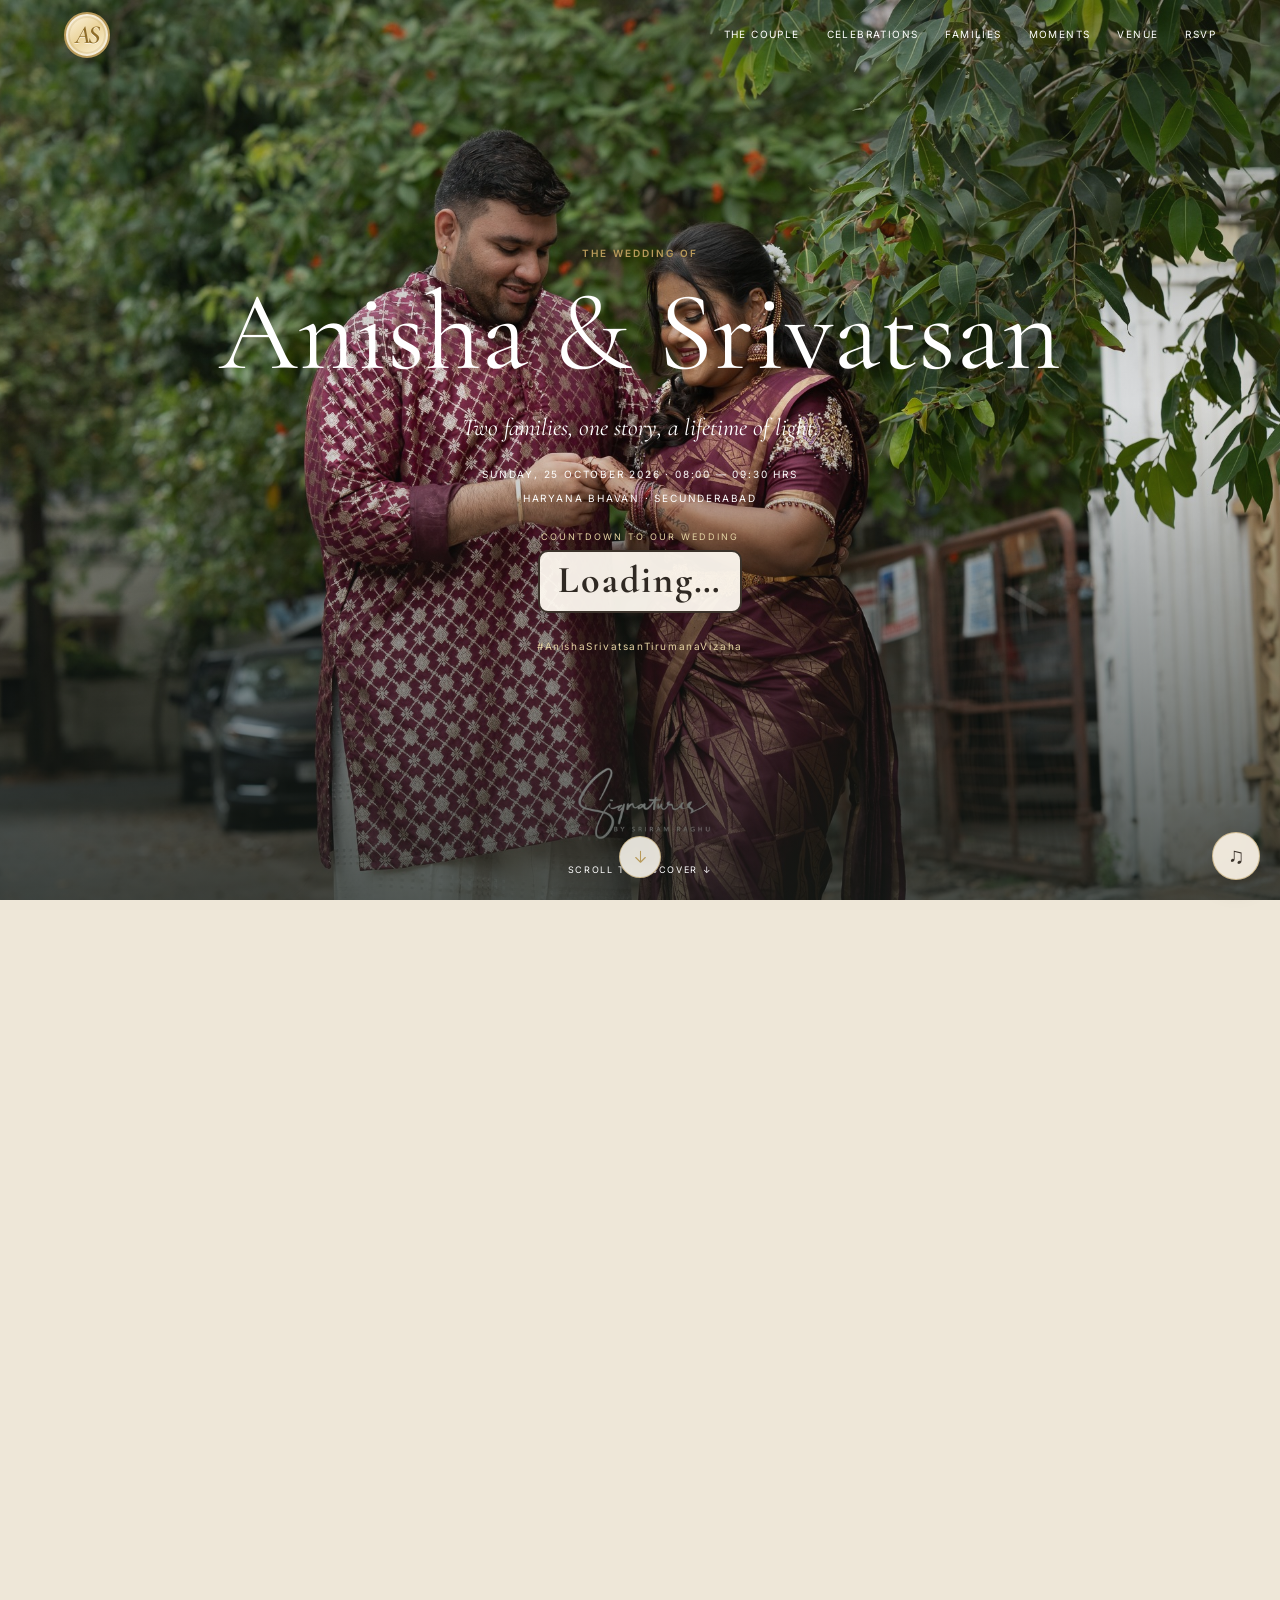
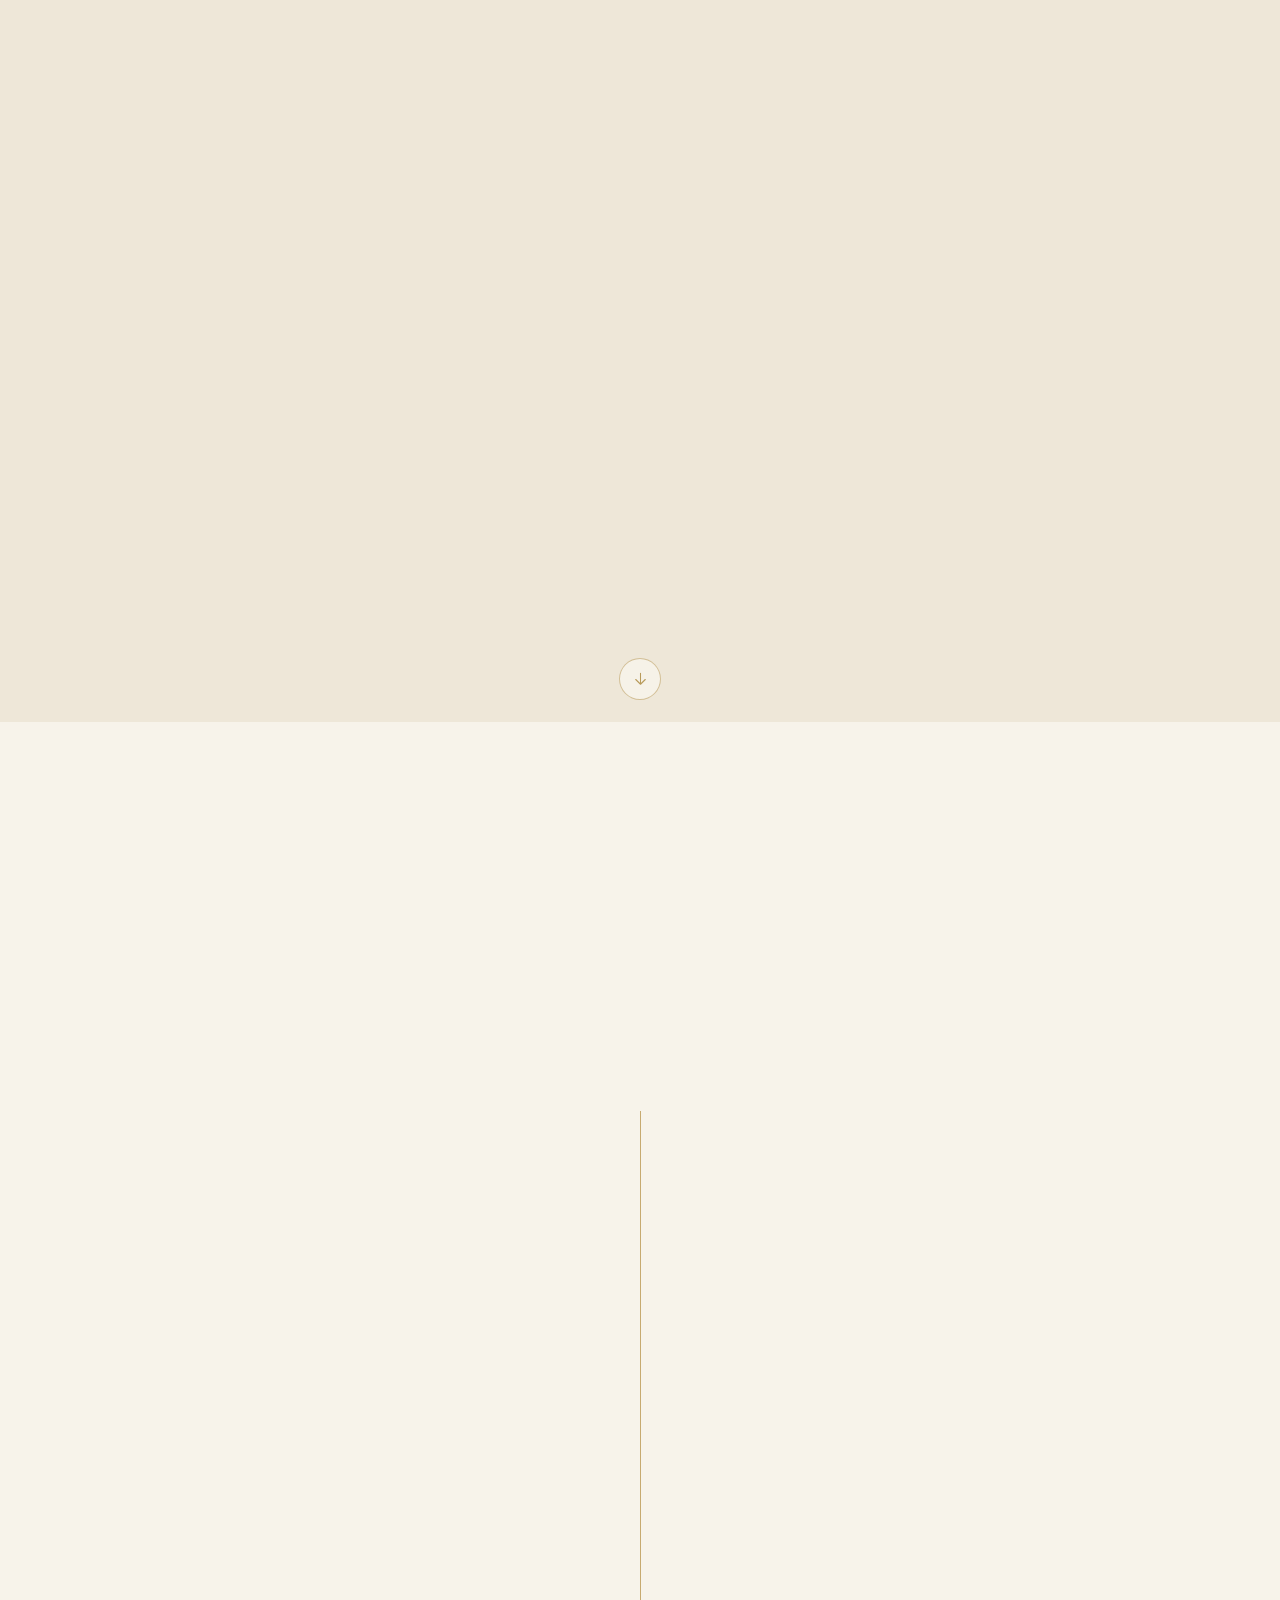
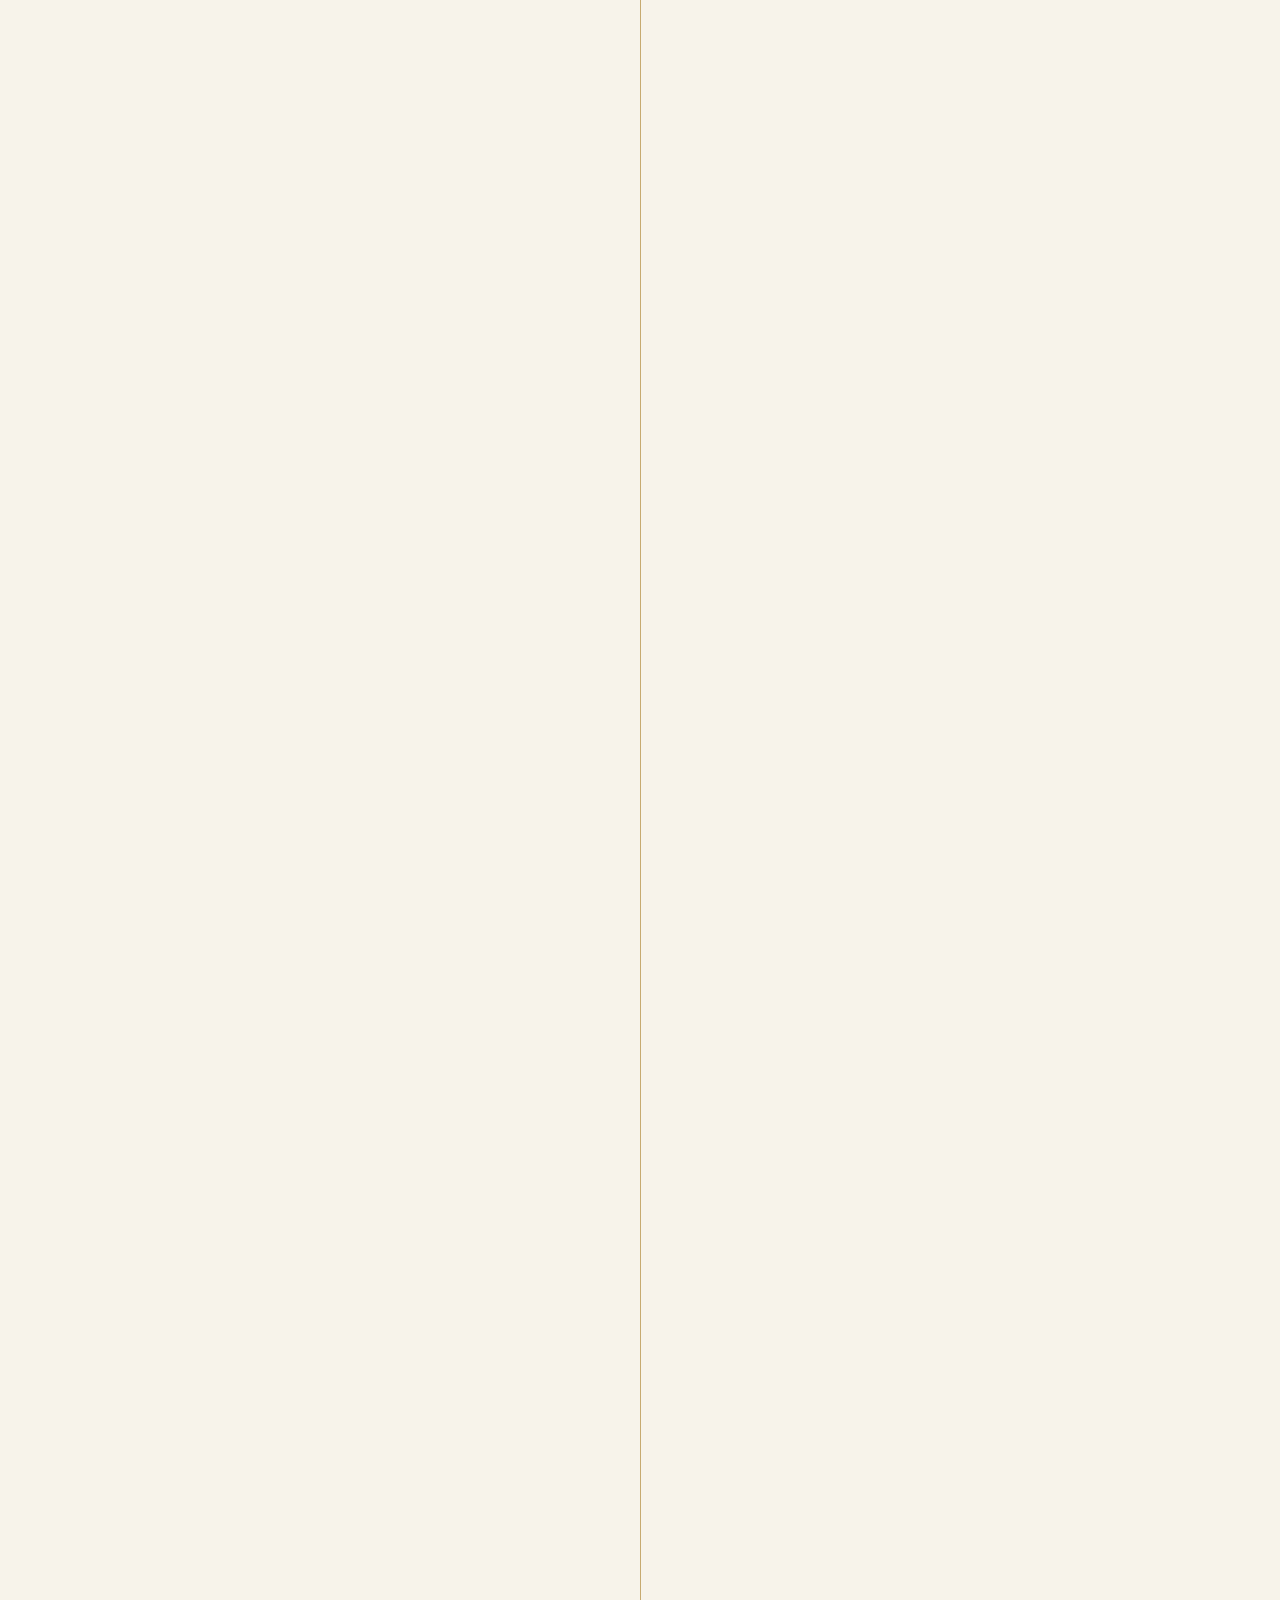
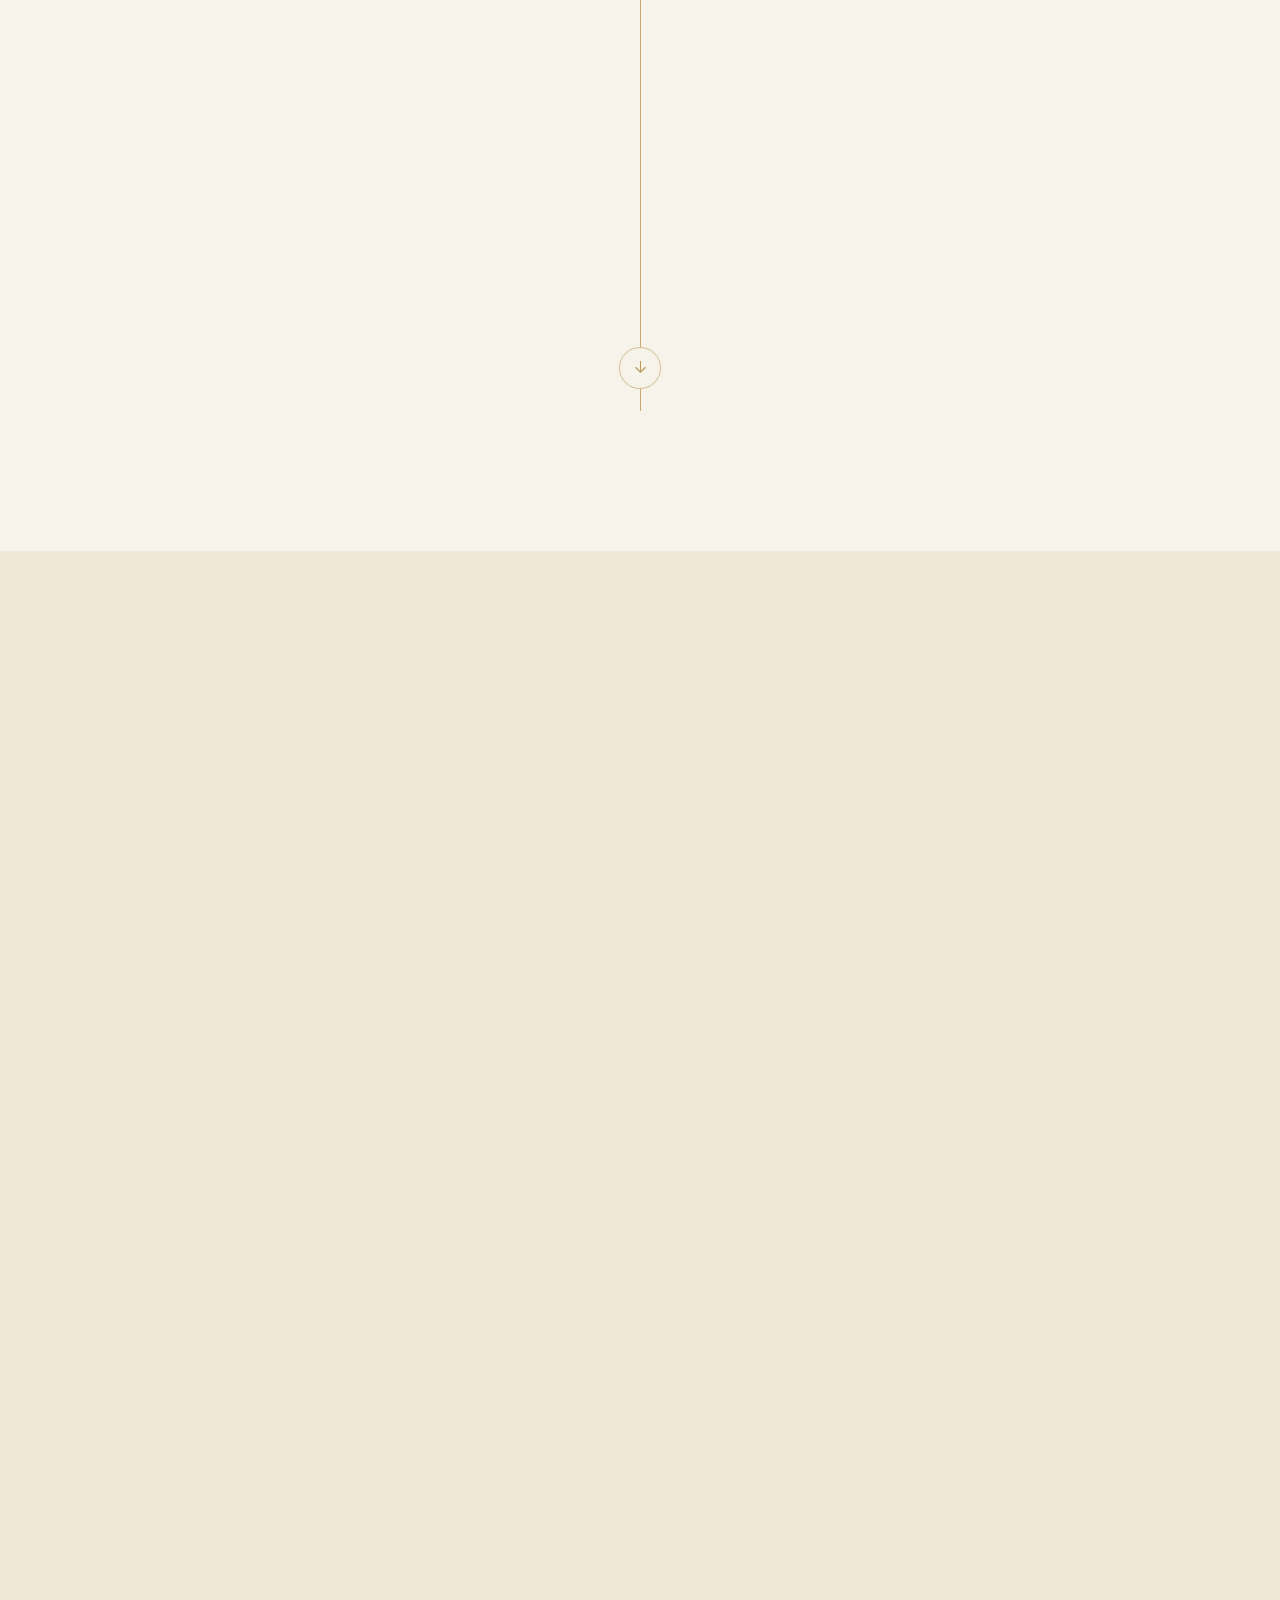
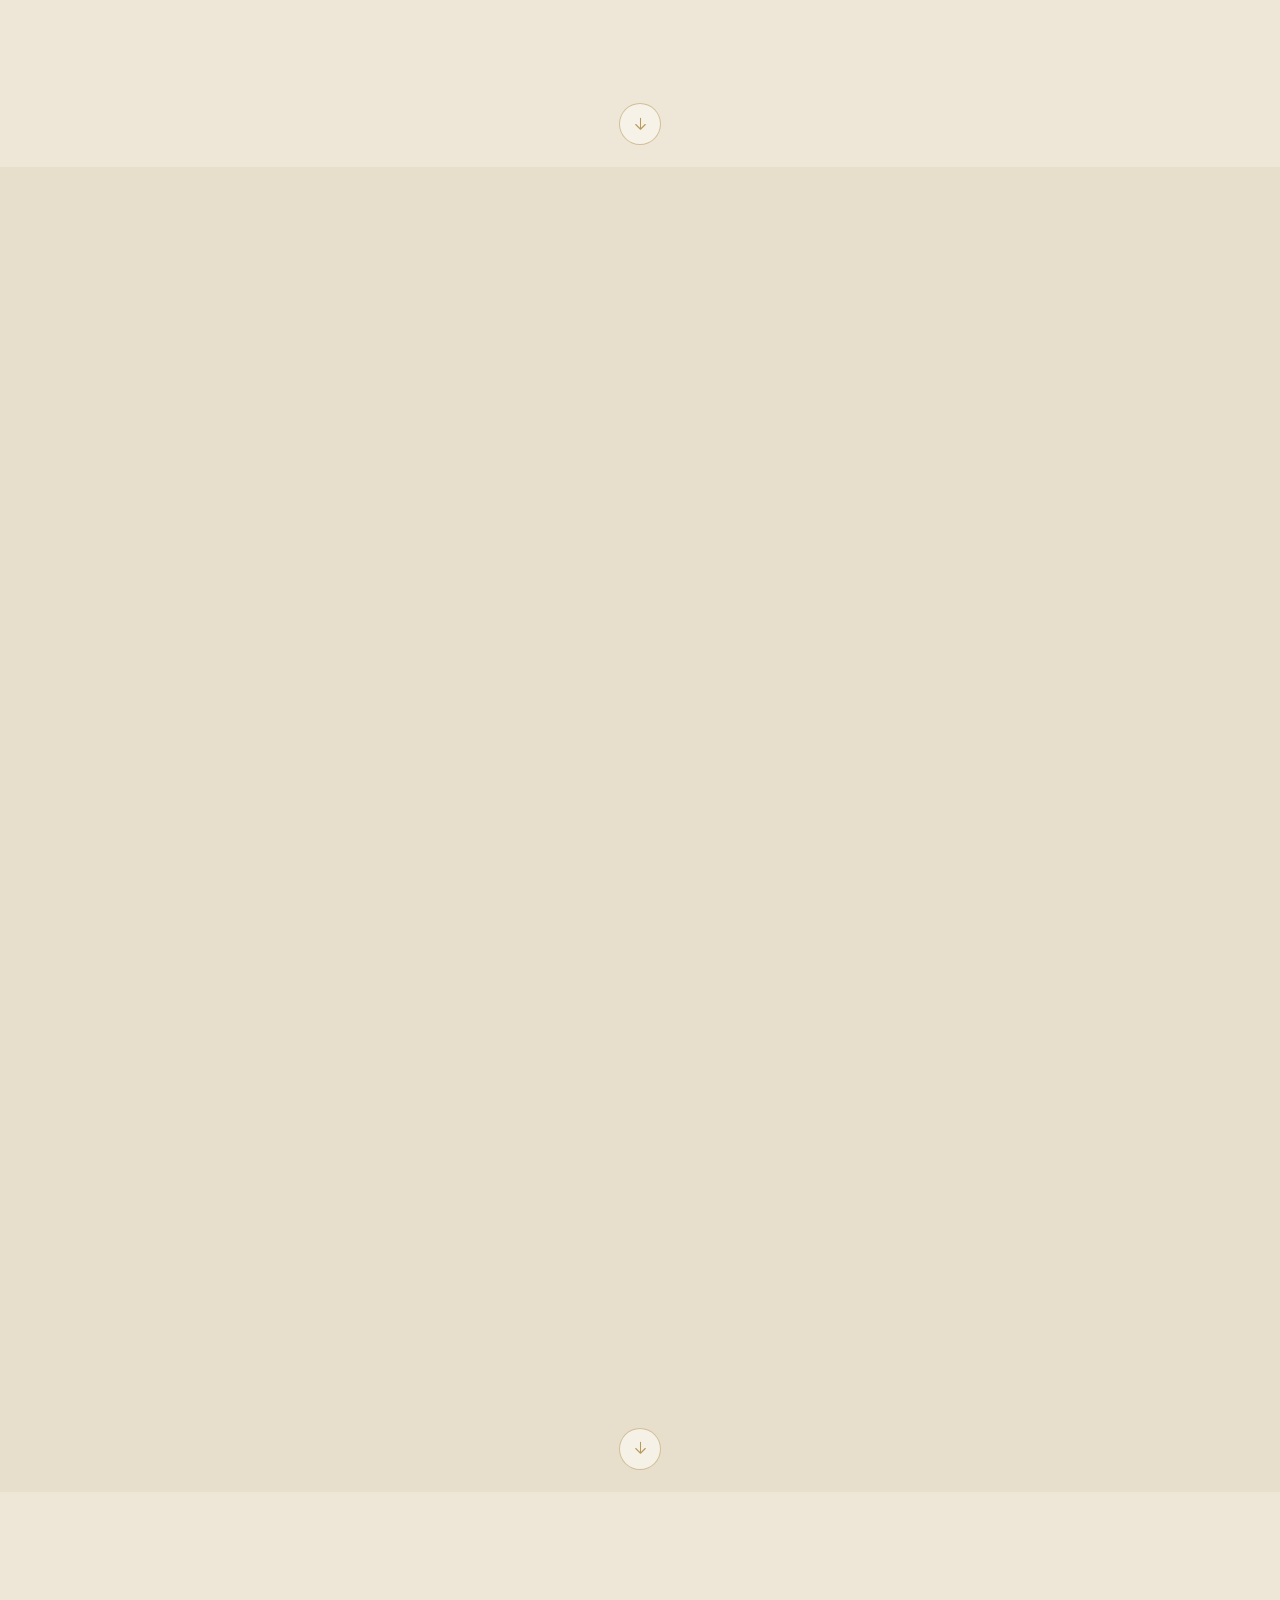
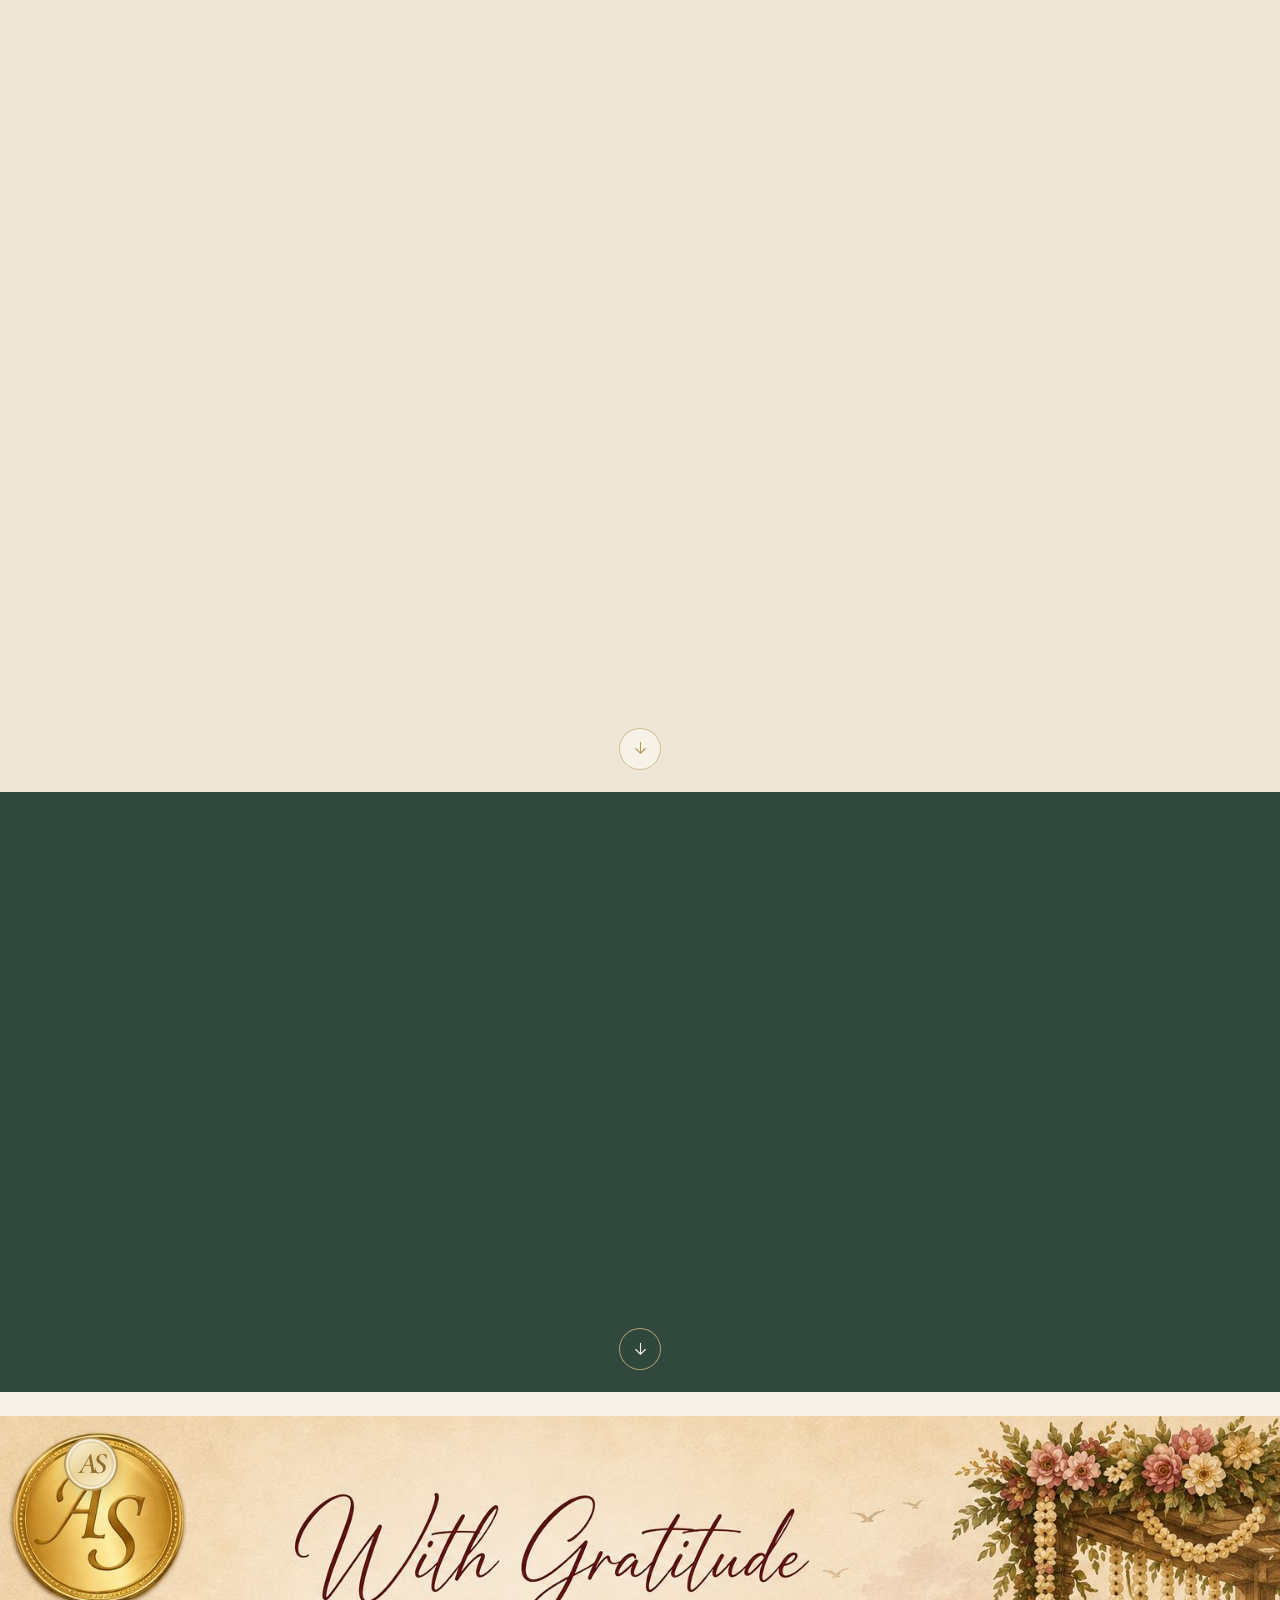
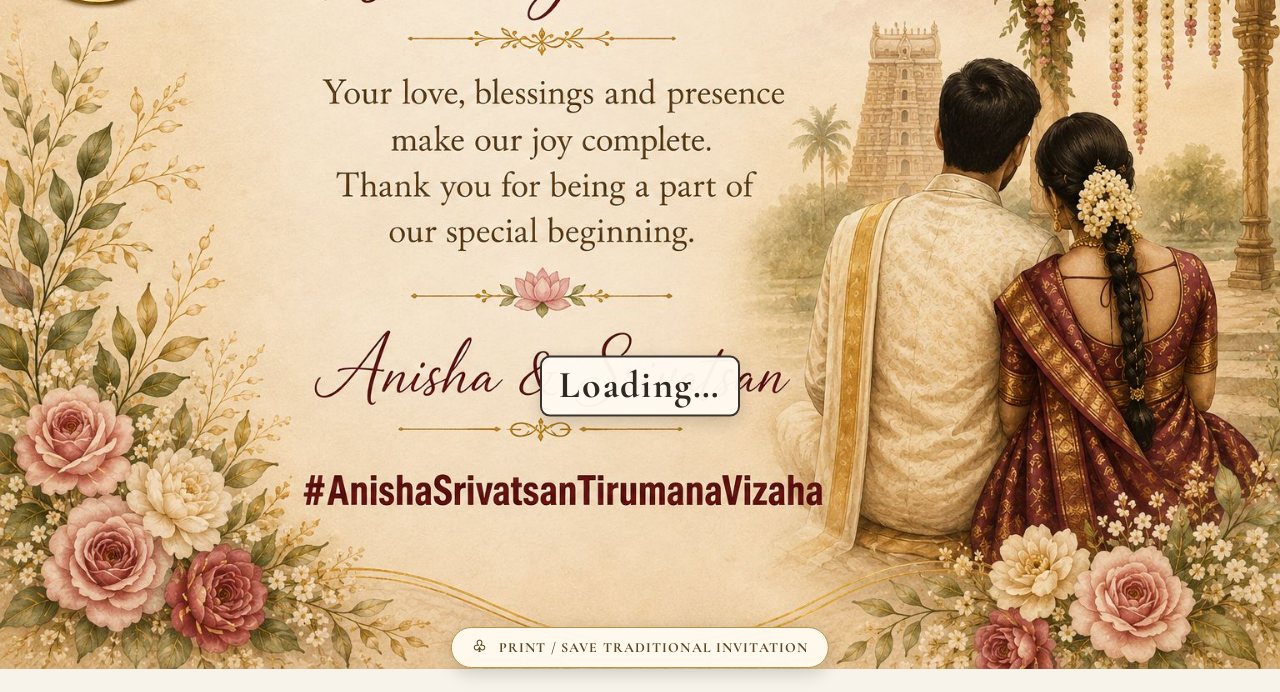
==== commit 59c551c0: "Add files via upload" ====
--- a/index.html
+++ b/index.html
@@ -71,8 +71,22 @@
     <div class="closing-countdown" id="closingCountdown">Loading…</div>
   </div>
   <button id="printInvitation" class="print-invitation" type="button" aria-label="Print or save invitation as PDF">
-    <span aria-hidden="true">♧</span> PRINT / SAVE AS PDF
+    <span aria-hidden="true">♧</span> PRINT / SAVE TRADITIONAL INVITATION
   </button>
+</section>
+
+
+<!-- PRINT-ONLY TRADITIONAL TAMIL IYER INVITATION -->
+<section id="printCard" class="print-card" aria-hidden="true">
+  <img class="print-card-art"
+       src="assets/traditional-tamil-iyer-print-card.png"
+       alt="Traditional Tamil Iyer wedding invitation">
+
+  <!-- This QR is generated from the exact Google Maps URL and replaces the
+       decorative/generated QR embedded in the artwork when printed. -->
+  <img class="print-location-qr"
+       src="assets/haryana-bhavan-google-maps-qr.png"
+       alt="Scan for Haryana Bhavan location on Google Maps">
 </section>
 
 <audio id="weddingMusic" loop preload="none" aria-hidden="true"><source src="assets/wedding-music.mp3" type="audio/mpeg"></audio>
--- a/style.css
+++ b/style.css
@@ -283,3 +283,139 @@
   /* Browser print dialogs may still have a "Background graphics"
      option. It should be enabled for the invitation artwork. */
 }
+
+
+/* =========================================================
+   FINAL PRINT BUTTON OVERRIDE
+   Added without changing the invitation artwork/content.
+========================================================= */
+.print-invitation{
+  position:absolute !important;
+  left:50% !important;
+  bottom:24px !important;
+  transform:translateX(-50%) !important;
+  z-index:99999 !important;
+  display:inline-flex !important;
+  align-items:center;
+  justify-content:center;
+  gap:6px;
+  min-width:190px;
+  padding:11px 20px !important;
+  border:1px solid #b89245 !important;
+  border-radius:999px !important;
+  background:rgba(255,250,240,.97) !important;
+  color:#5a4726 !important;
+  font-family:"Cormorant Garamond", Georgia, serif !important;
+  font-size:14px !important;
+  font-weight:700 !important;
+  letter-spacing:.08em !important;
+  line-height:1.1 !important;
+  cursor:pointer !important;
+  pointer-events:auto !important;
+  box-shadow:0 5px 18px rgba(0,0,0,.18) !important;
+  opacity:1 !important;
+  visibility:visible !important;
+}
+.print-invitation:hover{
+  transform:translateX(-50%) translateY(-2px) !important;
+}
+.print-invitation:active{
+  transform:translateX(-50%) translateY(0) !important;
+}
+.print-invitation span{
+  font-size:16px;
+}
+
+@media(max-width:600px){
+  .print-invitation{
+    bottom:18px !important;
+    min-width:178px;
+    padding:10px 16px !important;
+    font-size:12px !important;
+  }
+}
+
+@media print{
+  .print-invitation{
+    display:none !important;
+  }
+}
+
+
+/* =========================================================
+   PRINT-ONLY TRADITIONAL TAMIL IYER INVITATION
+   The existing interactive invitation remains unchanged on screen.
+========================================================= */
+
+.print-card{
+  display:none;
+}
+
+@media print{
+  @page{
+    size:A4 portrait;
+    margin:0;
+  }
+
+  html,
+  body{
+    width:210mm !important;
+    min-width:210mm !important;
+    margin:0 !important;
+    padding:0 !important;
+    background:#fff !important;
+    -webkit-print-color-adjust:exact !important;
+    print-color-adjust:exact !important;
+  }
+
+  /* Hide the complete interactive website during this print flow. */
+  body.print-card-active > *:not(#printCard){
+    display:none !important;
+  }
+
+  body.print-card-active #printCard{
+    display:block !important;
+    position:relative !important;
+    width:210mm !important;
+    height:297mm !important;
+    min-height:297mm !important;
+    max-height:297mm !important;
+    margin:0 !important;
+    padding:0 !important;
+    overflow:hidden !important;
+    background:#f8efd9 !important;
+    page-break-after:avoid !important;
+    break-after:avoid !important;
+  }
+
+  body.print-card-active #printCard .print-card-art{
+    position:absolute !important;
+    inset:0 !important;
+    display:block !important;
+    width:210mm !important;
+    height:297mm !important;
+    max-width:none !important;
+    object-fit:fill !important;
+  }
+
+  /* Replace the artwork's non-guaranteed QR with the real Google Maps QR.
+     Coordinates correspond to the QR panel in the supplied artwork. */
+  body.print-card-active #printCard .print-location-qr{
+    position:absolute !important;
+    left:138.0mm !important;
+    top:215.5mm !important;
+    width:25.5mm !important;
+    height:25.5mm !important;
+    display:block !important;
+    object-fit:contain !important;
+    background:#fff !important;
+    padding:1.8mm !important;
+    box-sizing:content-box !important;
+    z-index:3 !important;
+  }
+
+  body.print-card-active #printInvitation,
+  body.print-card-active #musicToggle{
+    display:none !important;
+  }
+}
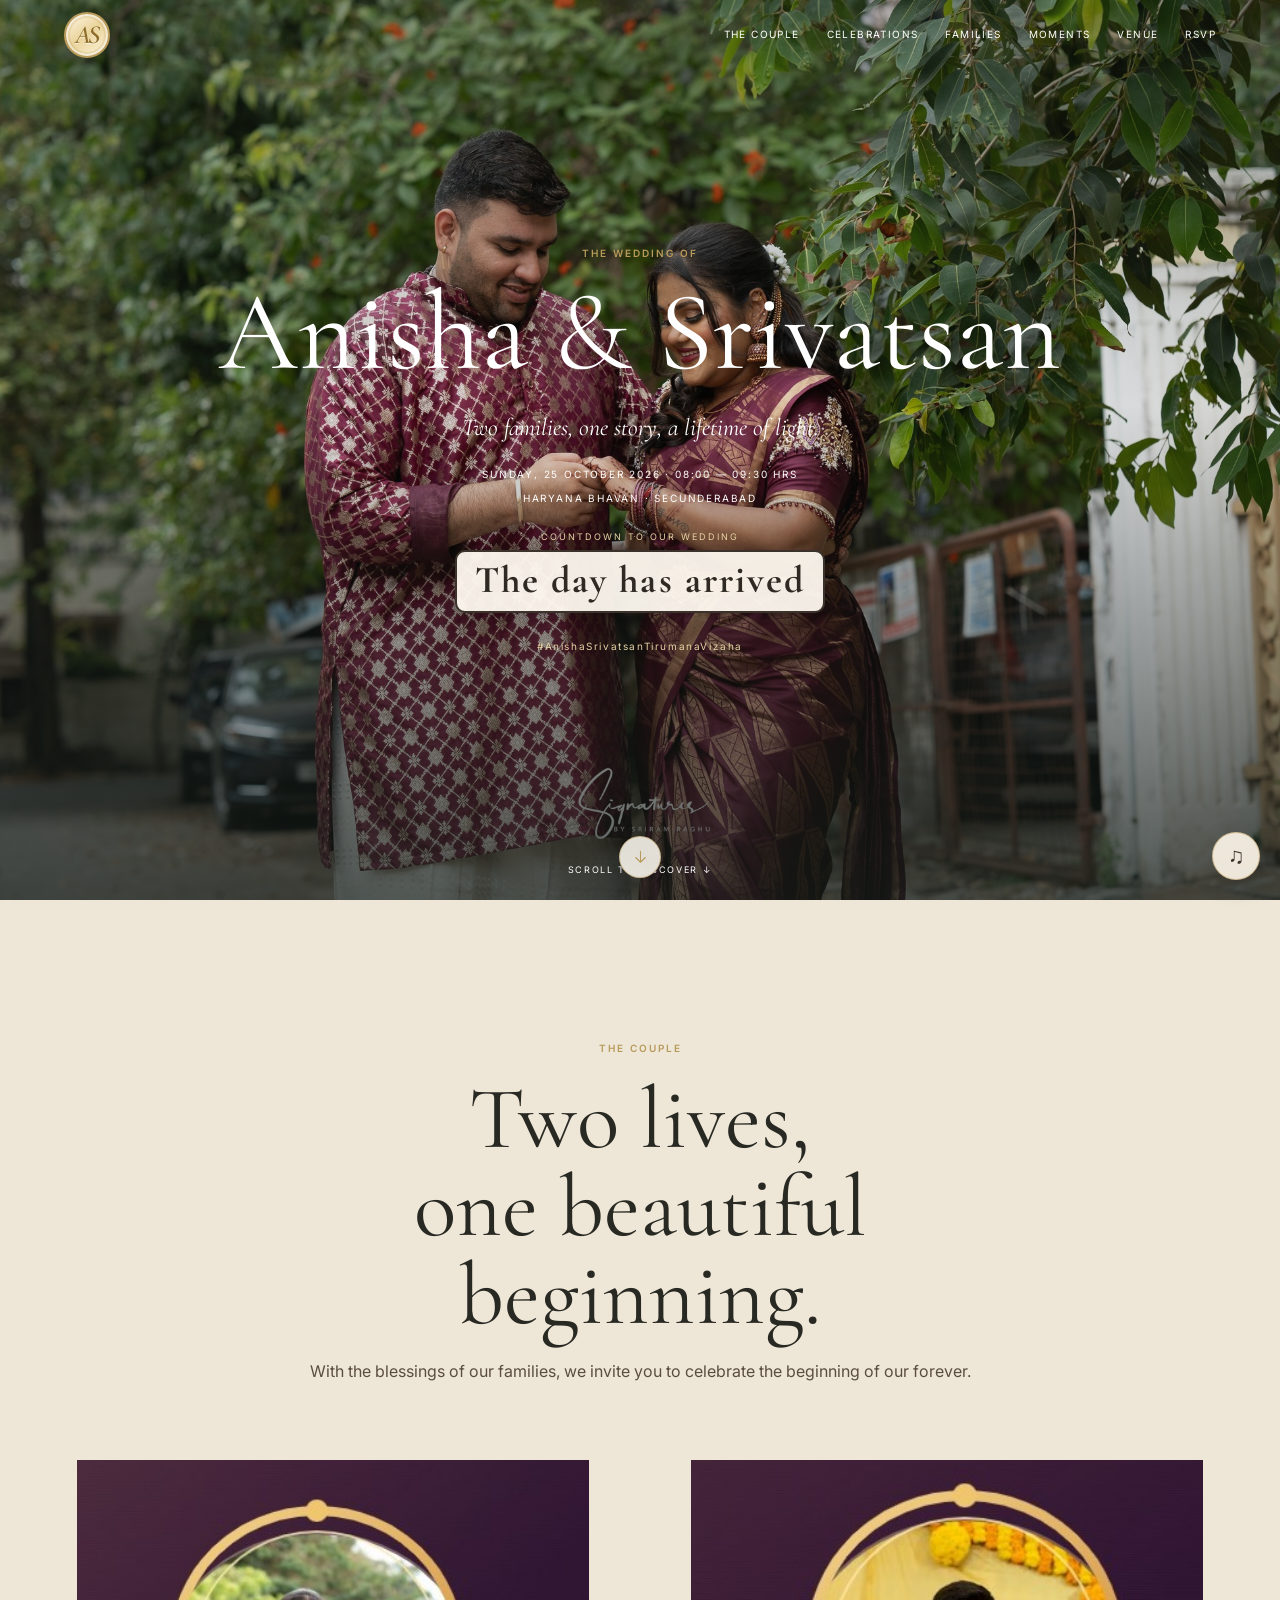
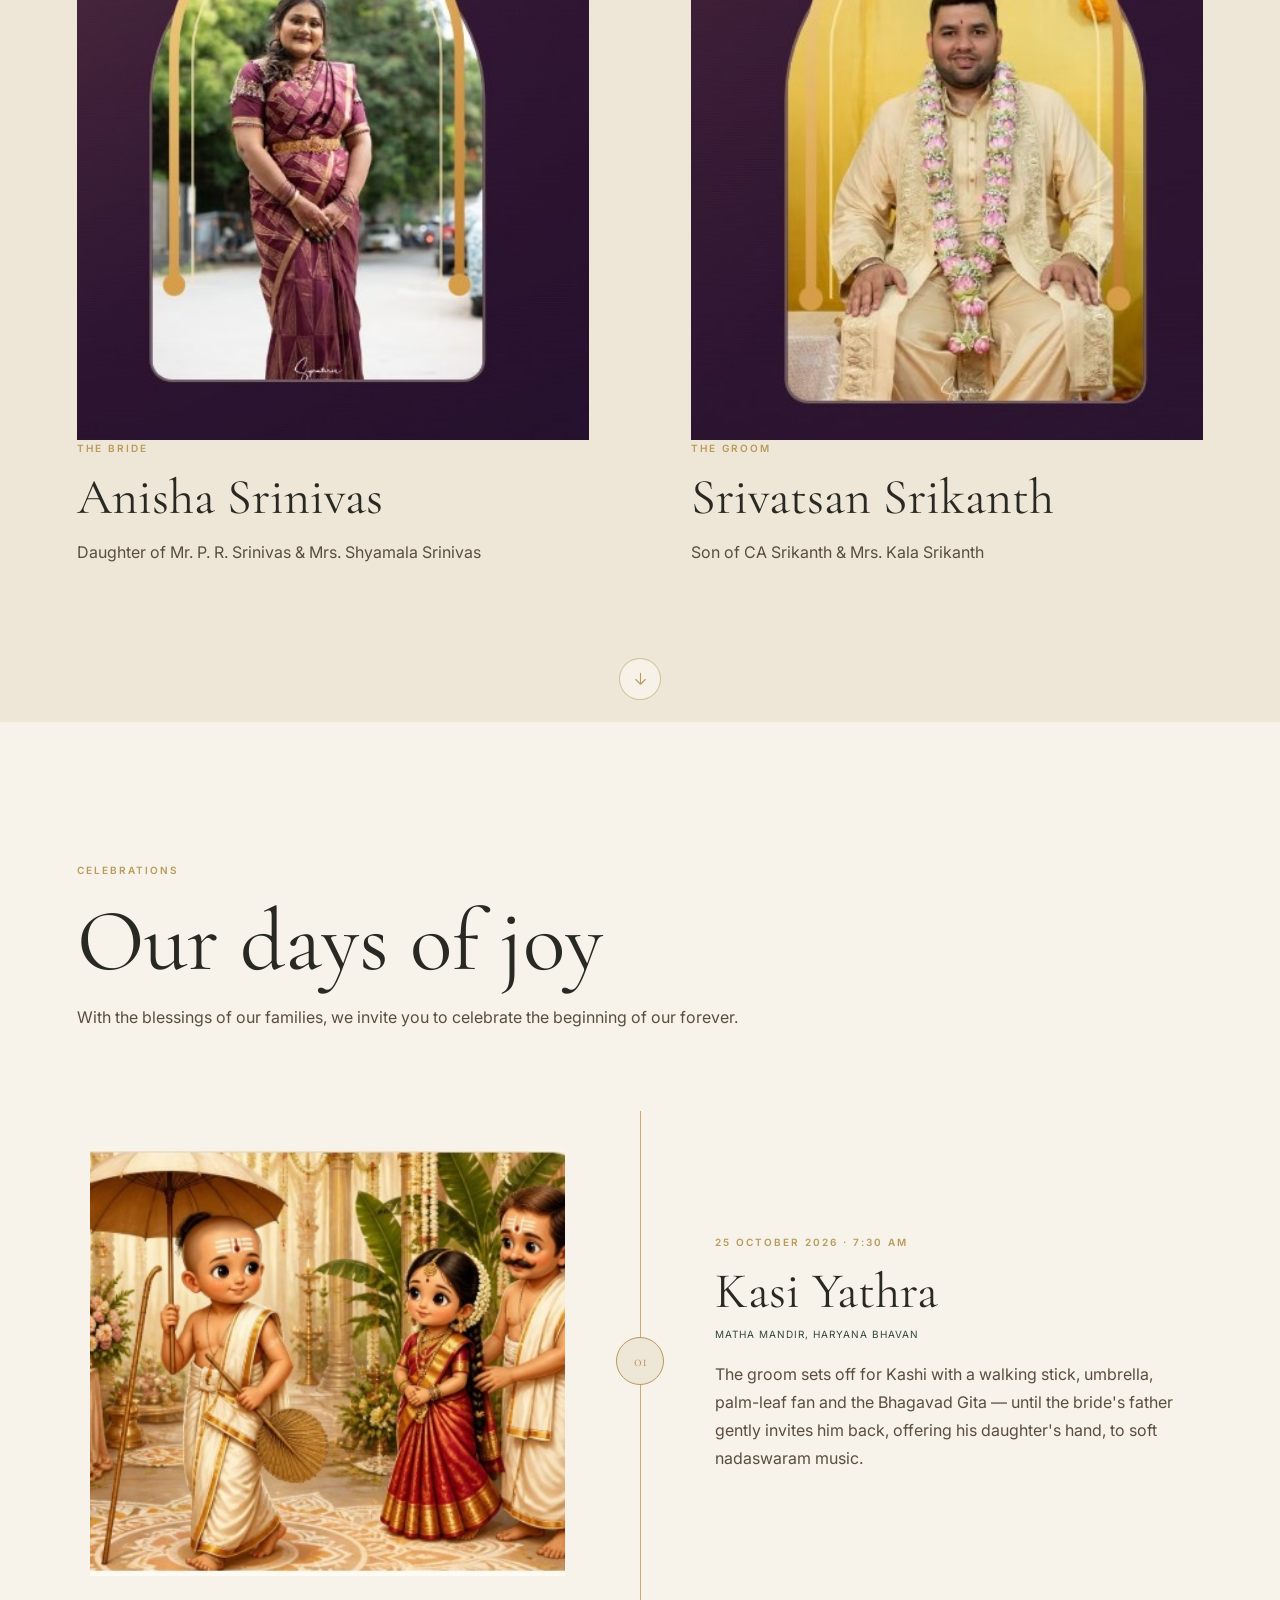
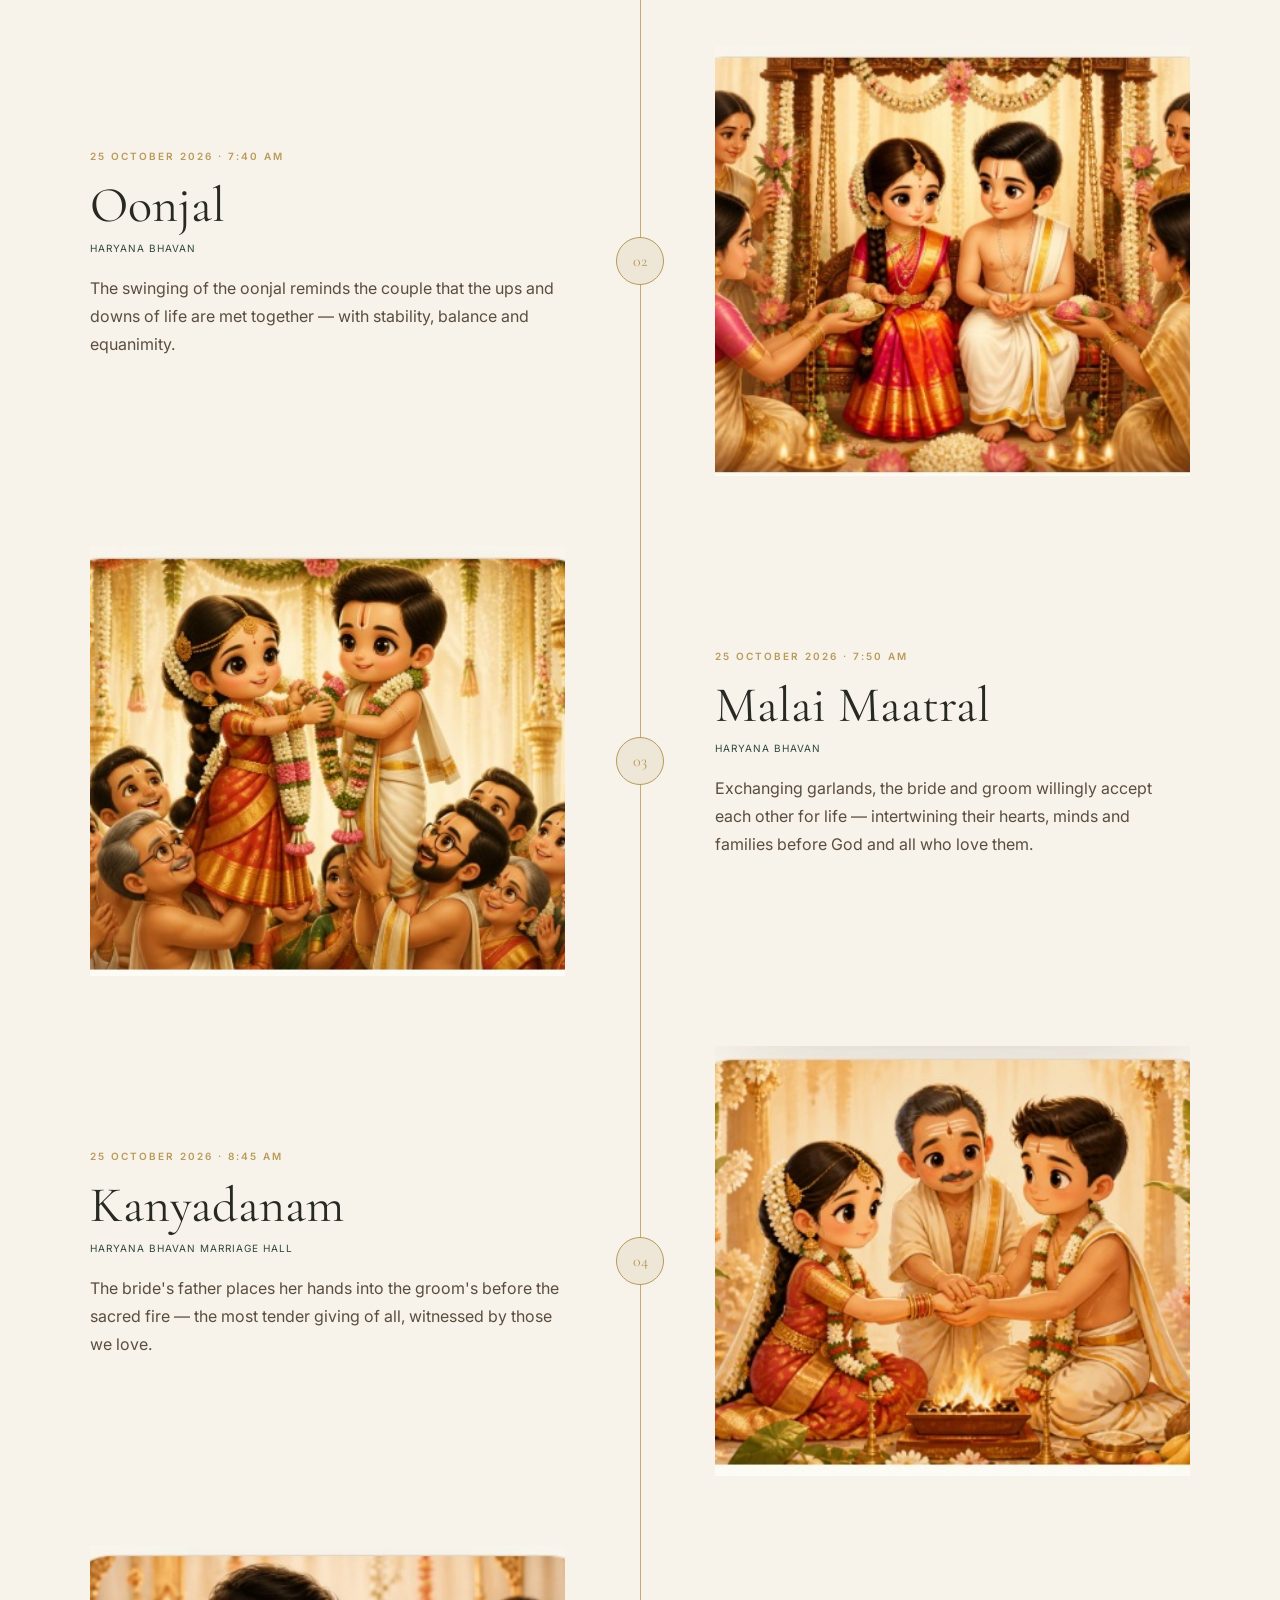
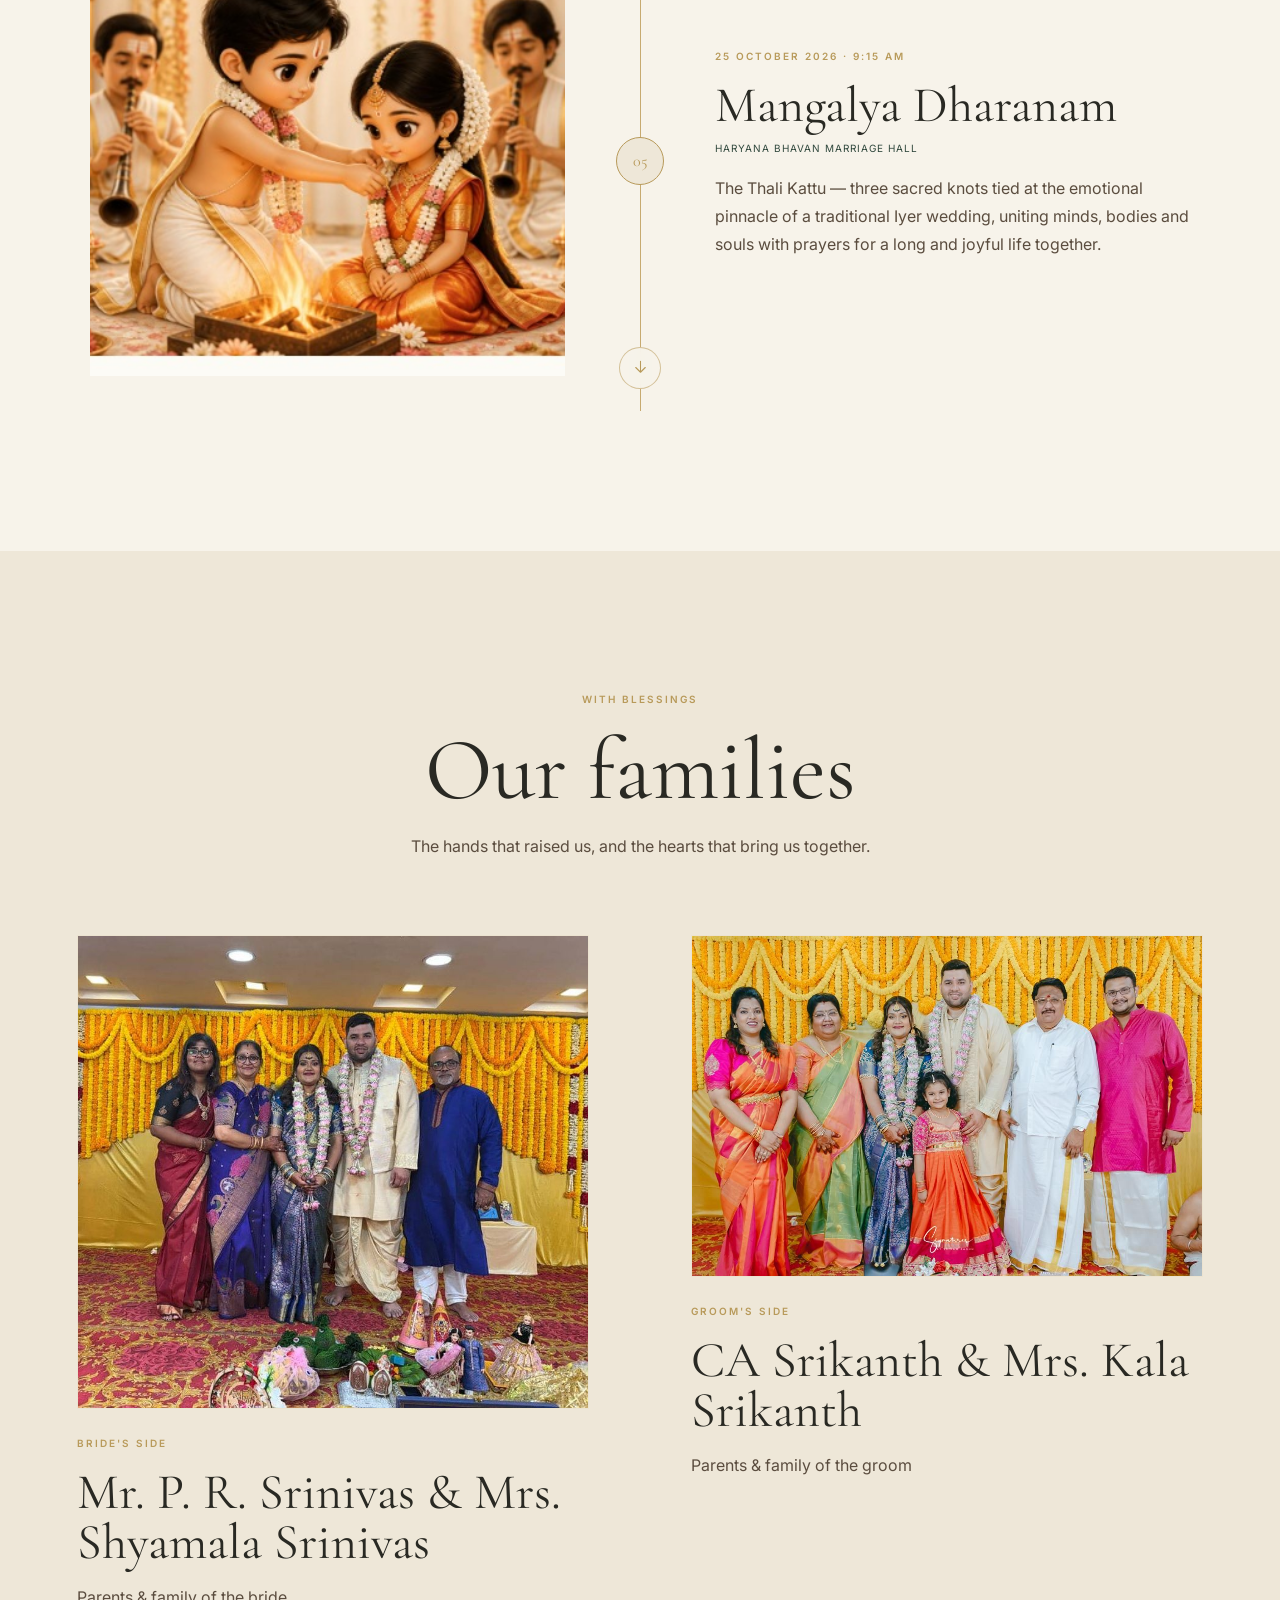
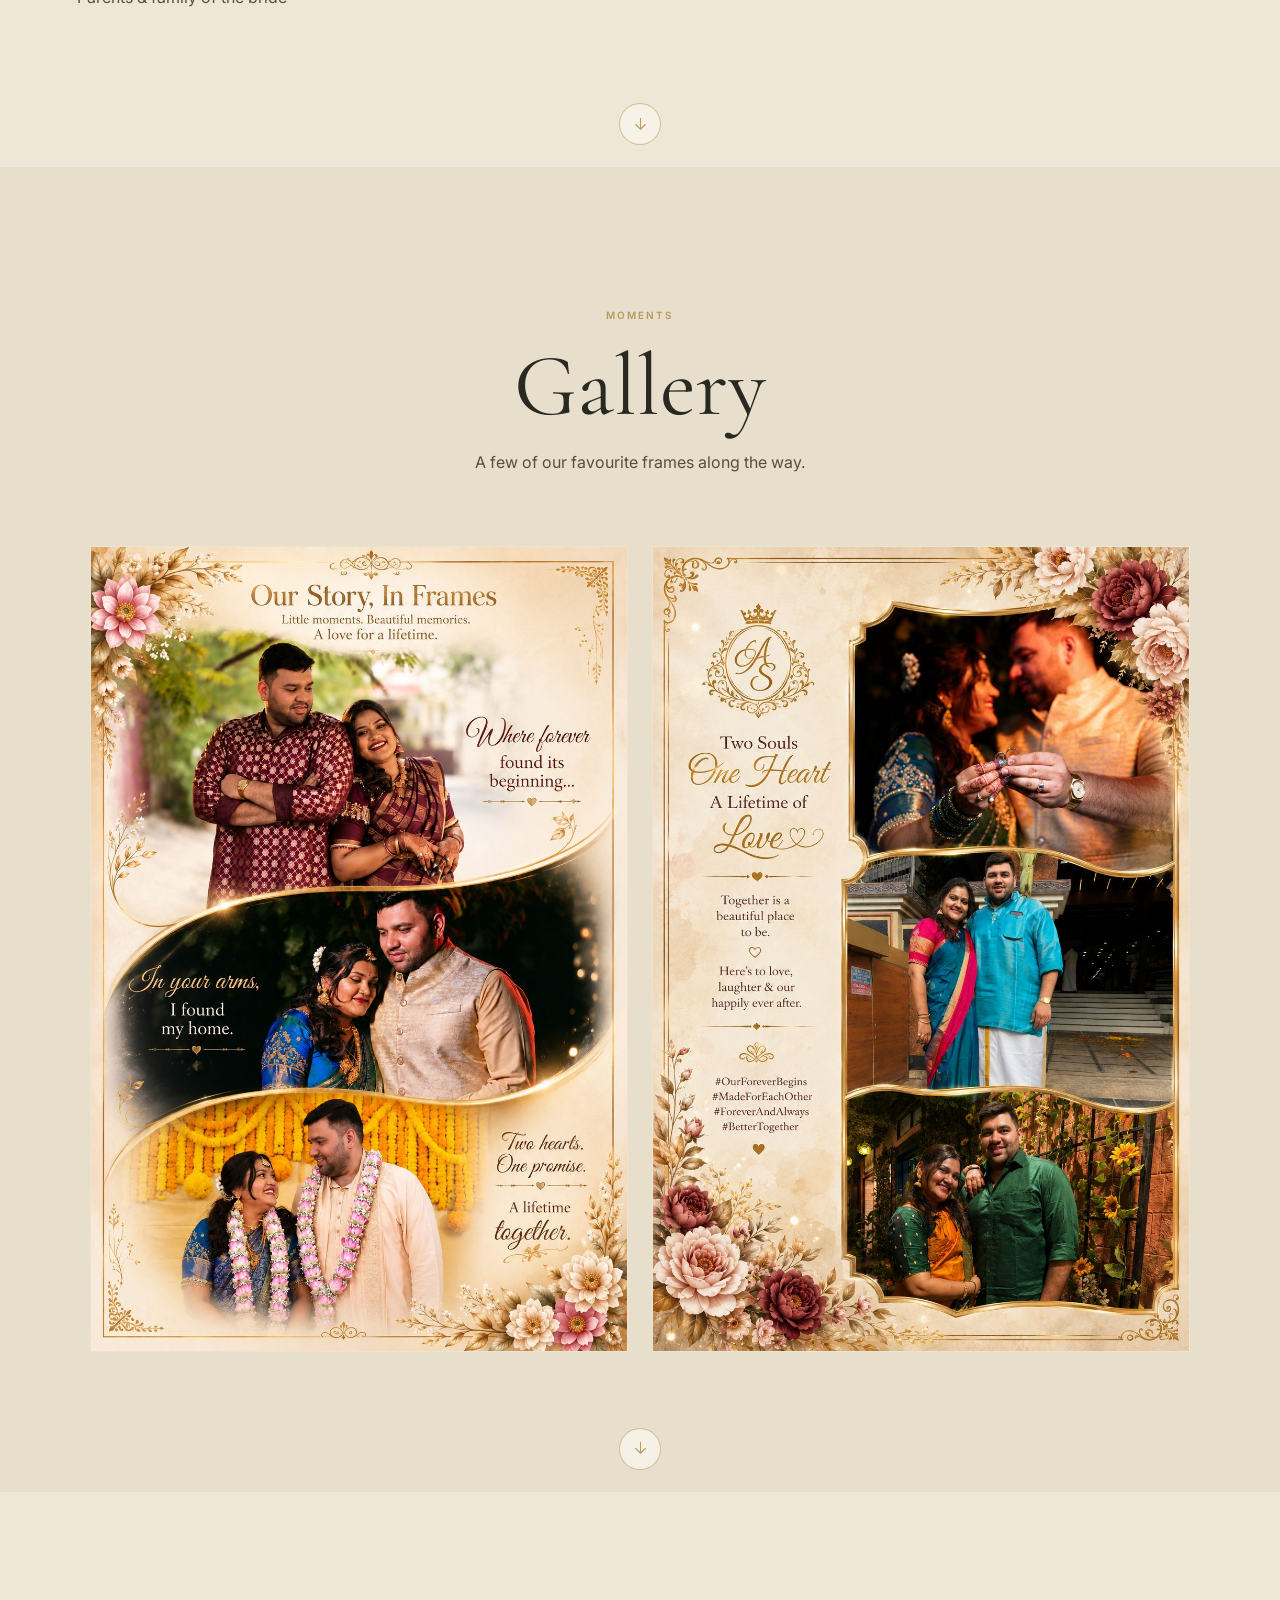
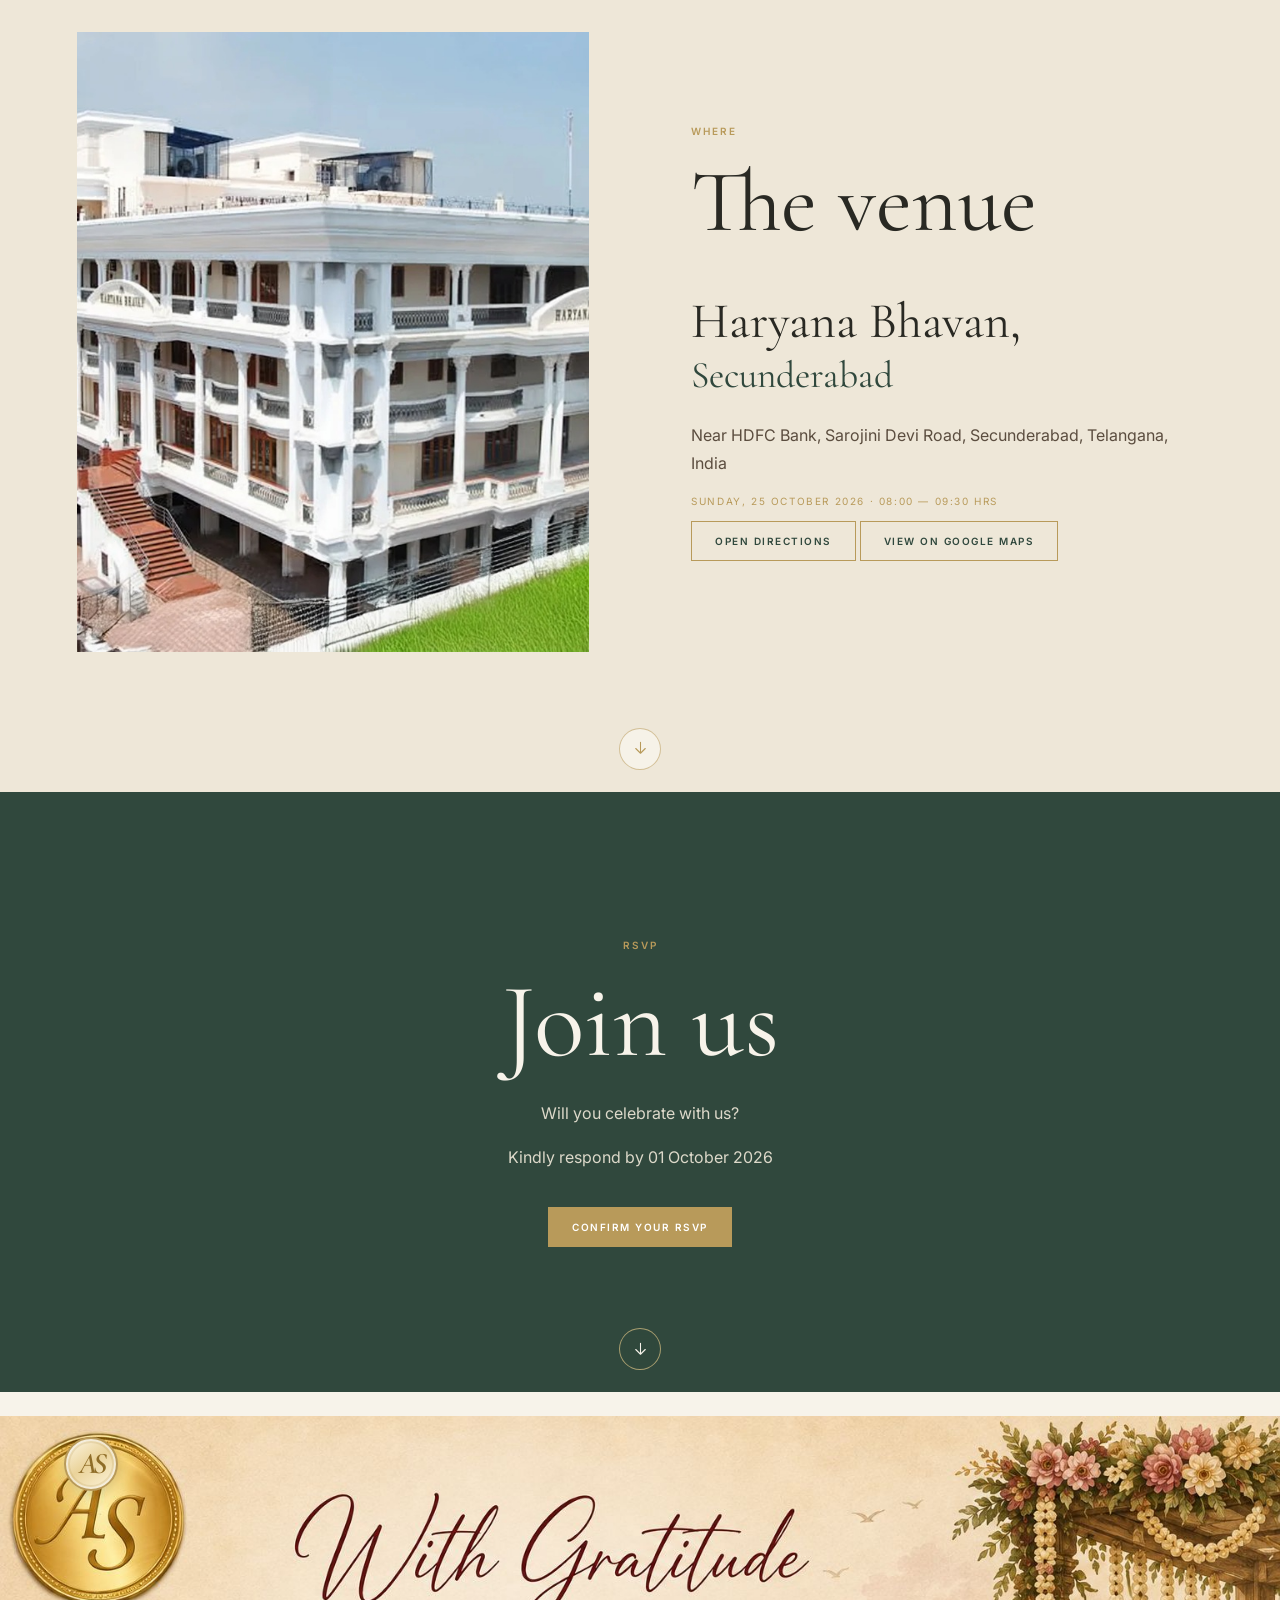
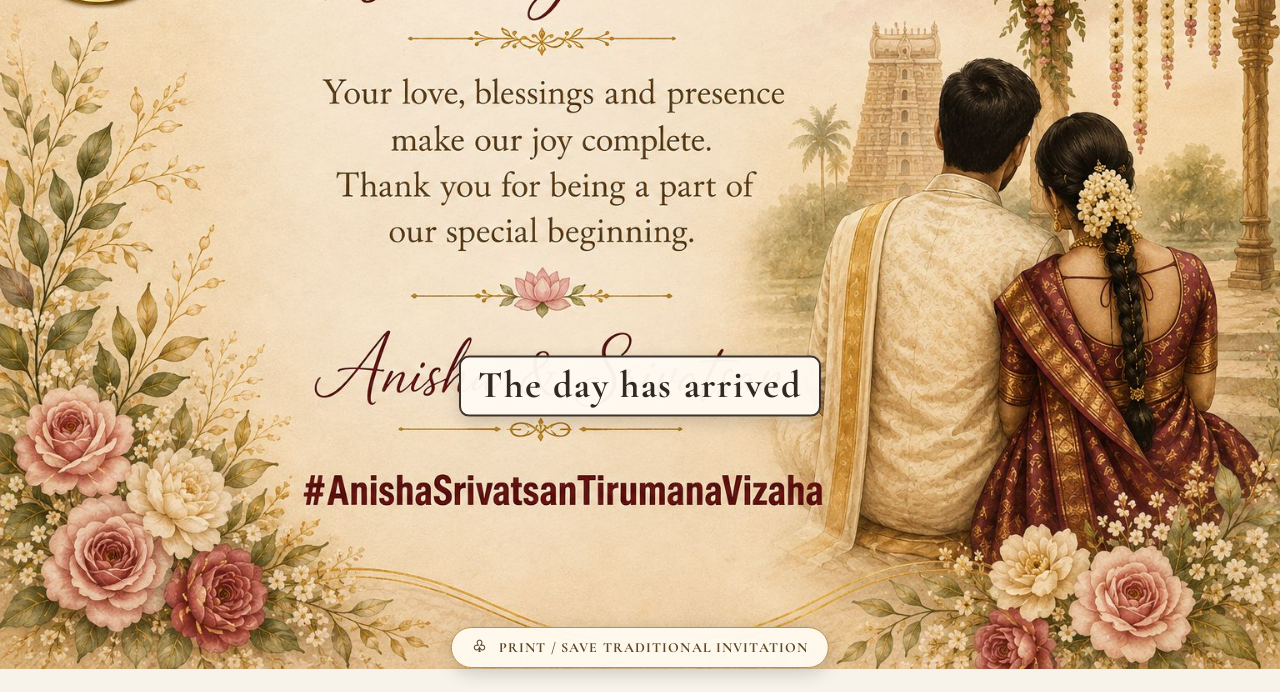
==== commit a770b839: "Add files via upload" ====
--- a/index.html
+++ b/index.html
@@ -76,16 +76,10 @@
 </section>
 
 
-<!-- PRINT-ONLY TRADITIONAL TAMIL IYER INVITATION -->
 <section id="printCard" class="print-card" aria-hidden="true">
-  <img class="print-card-art"
-       src="assets/traditional-tamil-iyer-print-card.png"
+  <img class="print-card-art" src="assets/traditional-tamil-iyer-print-card.png"
        alt="Traditional Tamil Iyer wedding invitation">
-
-  <!-- This QR is generated from the exact Google Maps URL and replaces the
-       decorative/generated QR embedded in the artwork when printed. -->
-  <img class="print-location-qr"
-       src="assets/haryana-bhavan-google-maps-qr.png"
+  <img class="print-location-qr" src="assets/haryana-bhavan-google-maps-qr.png"
        alt="Scan for Haryana Bhavan location on Google Maps">
 </section>
 
--- a/style.css
+++ b/style.css
@@ -342,11 +342,7 @@
 }
 
 
-/* =========================================================
-   PRINT-ONLY TRADITIONAL TAMIL IYER INVITATION
-   The existing interactive invitation remains unchanged on screen.
-========================================================= */
-
+/* PRINT-ONLY TRADITIONAL TAMIL IYER INVITATION */
 .print-card{
   display:none;
 }
@@ -357,8 +353,7 @@
     margin:0;
   }
 
-  html,
-  body{
+  html, body{
     width:210mm !important;
     min-width:210mm !important;
     margin:0 !important;
@@ -368,7 +363,6 @@
     print-color-adjust:exact !important;
   }
 
-  /* Hide the complete interactive website during this print flow. */
   body.print-card-active > *:not(#printCard){
     display:none !important;
   }
@@ -378,8 +372,6 @@
     position:relative !important;
     width:210mm !important;
     height:297mm !important;
-    min-height:297mm !important;
-    max-height:297mm !important;
     margin:0 !important;
     padding:0 !important;
     overflow:hidden !important;
@@ -394,15 +386,12 @@
     display:block !important;
     width:210mm !important;
     height:297mm !important;
-    max-width:none !important;
     object-fit:fill !important;
   }
 
-  /* Replace the artwork's non-guaranteed QR with the real Google Maps QR.
-     Coordinates correspond to the QR panel in the supplied artwork. */
   body.print-card-active #printCard .print-location-qr{
     position:absolute !important;
-    left:138.0mm !important;
+    left:138mm !important;
     top:215.5mm !important;
     width:25.5mm !important;
     height:25.5mm !important;
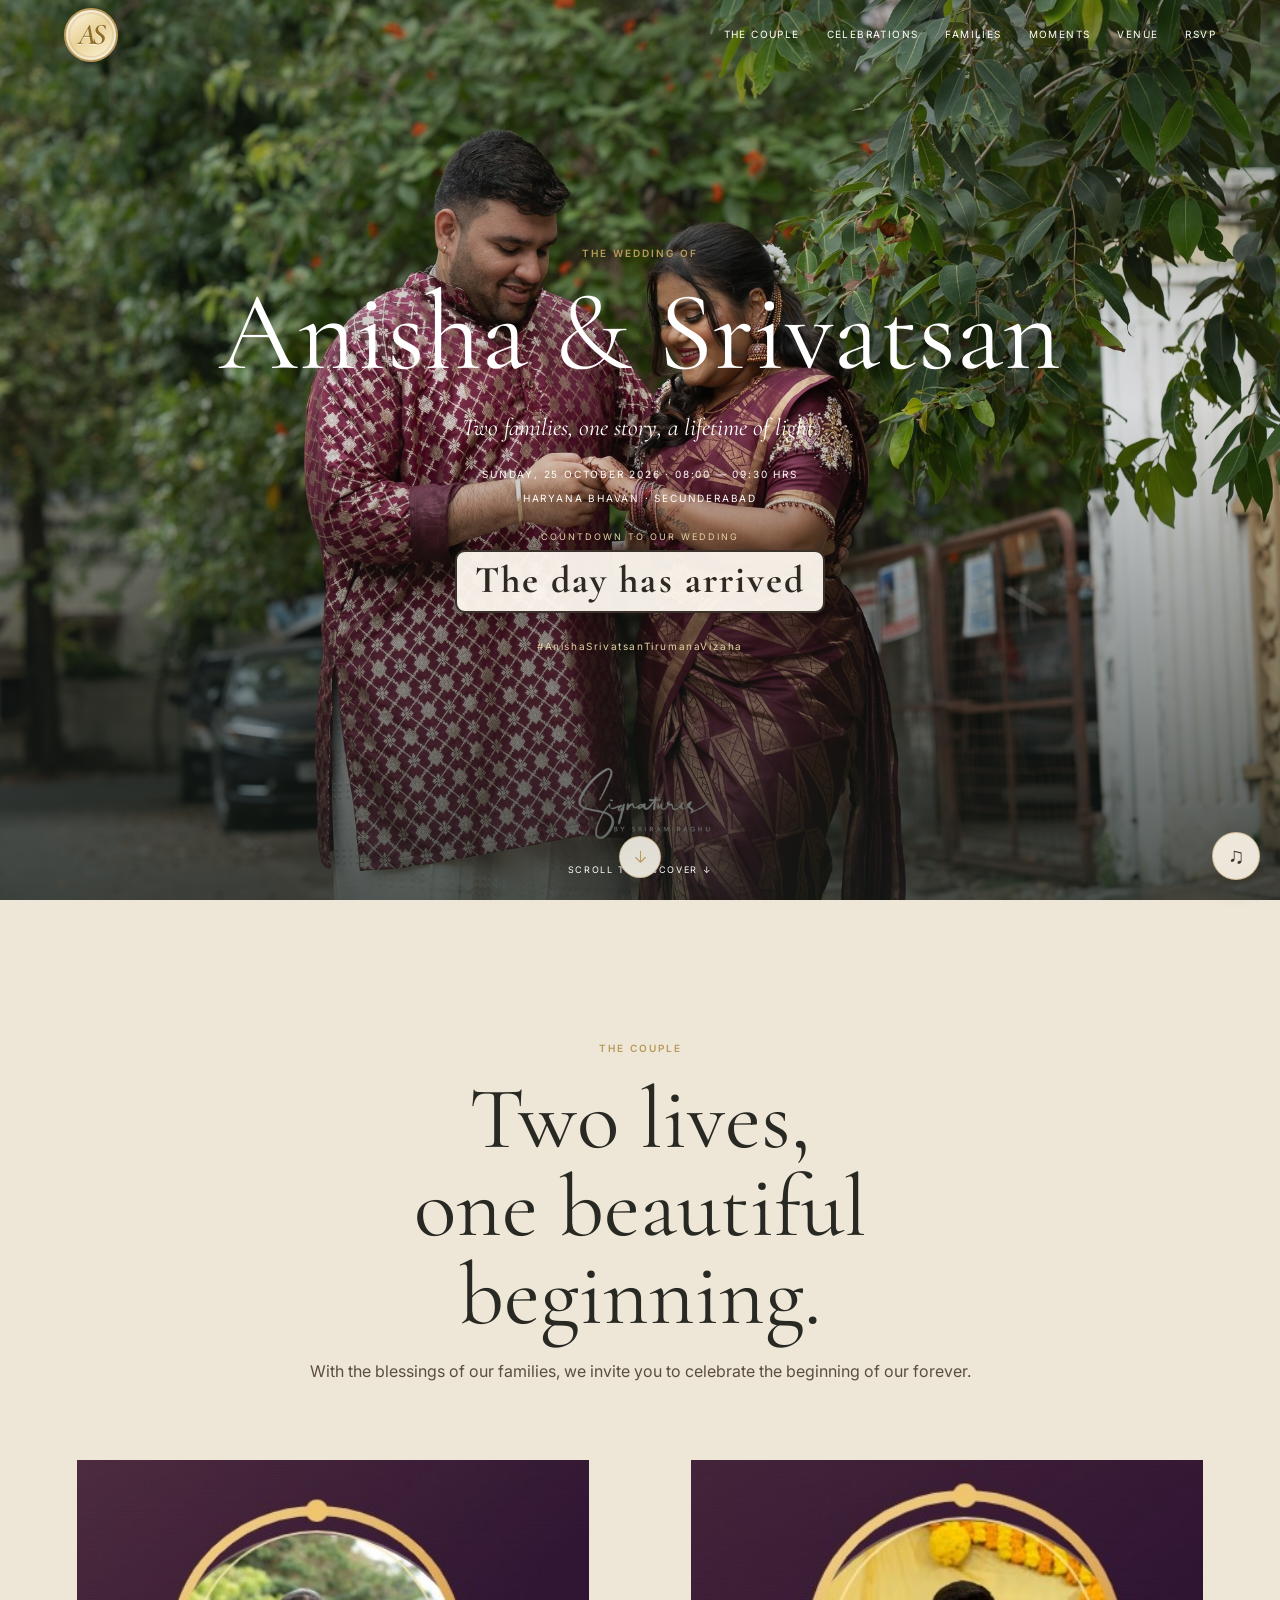
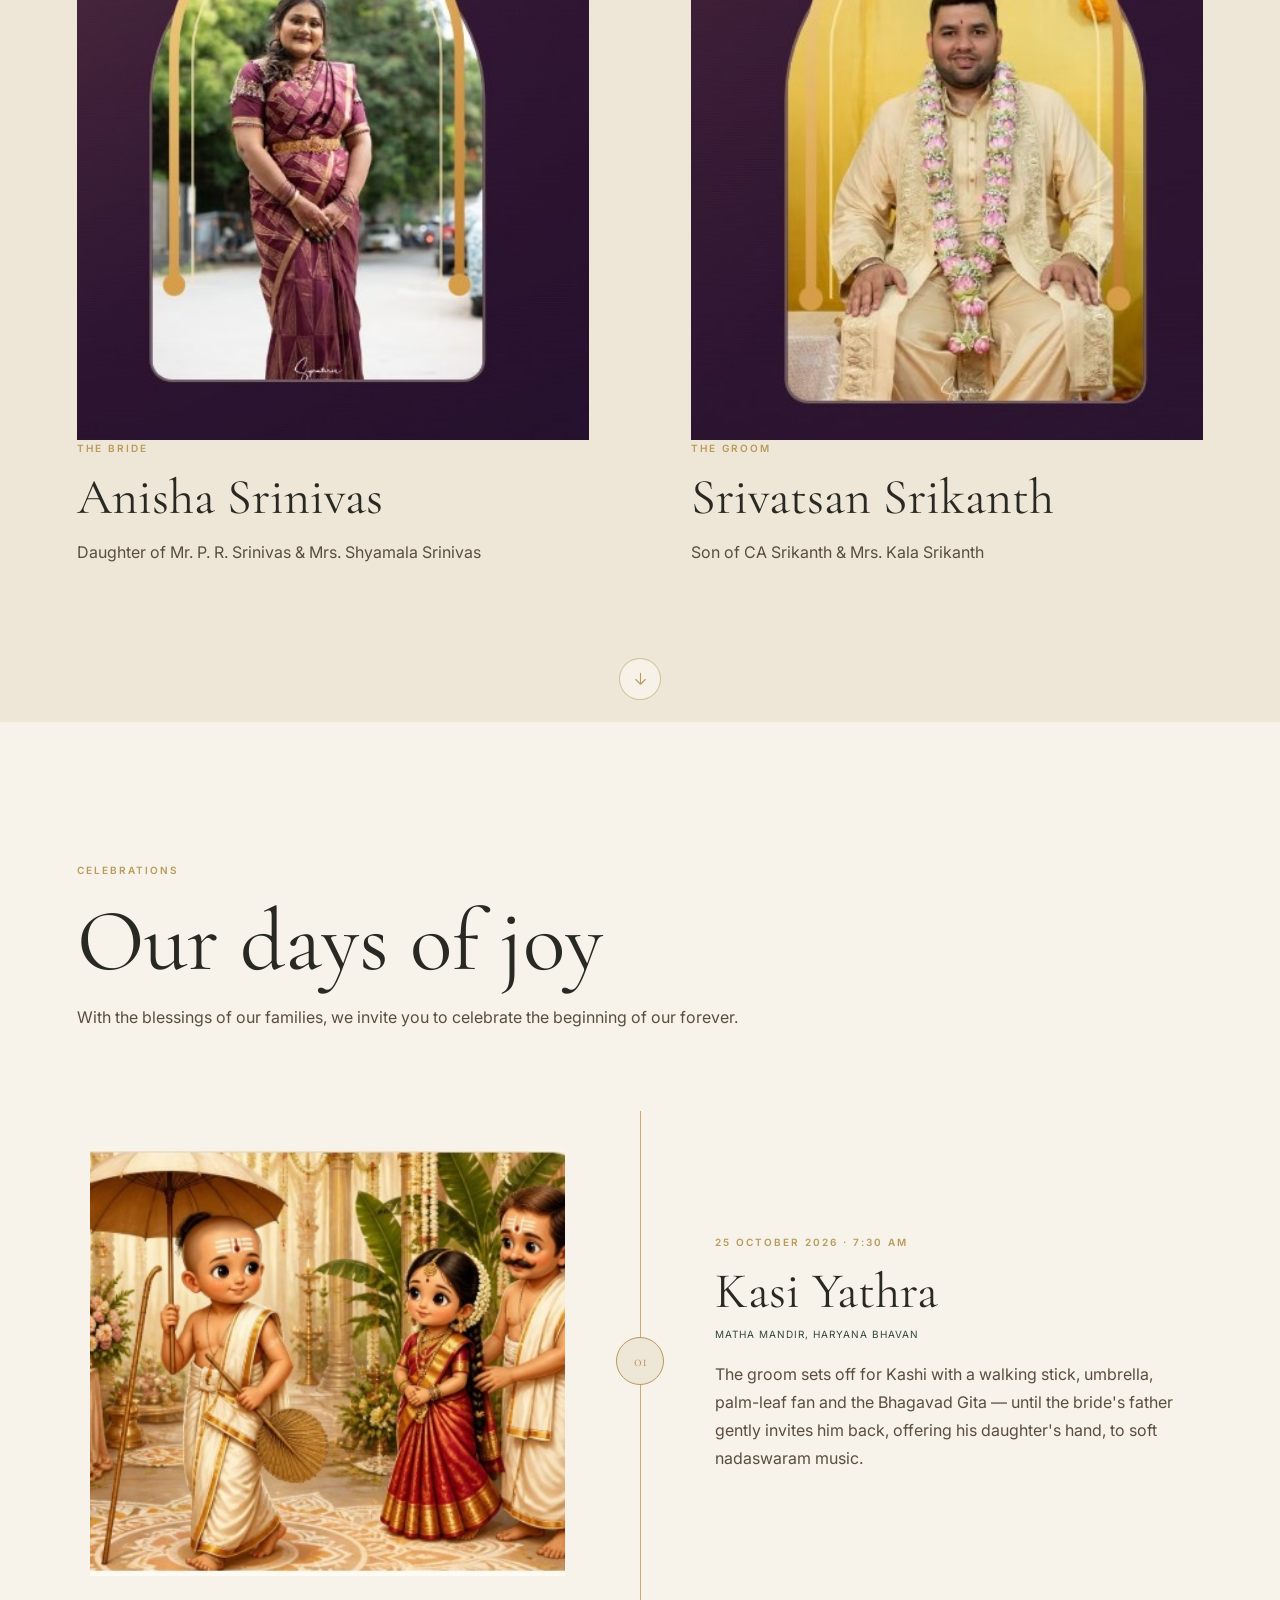
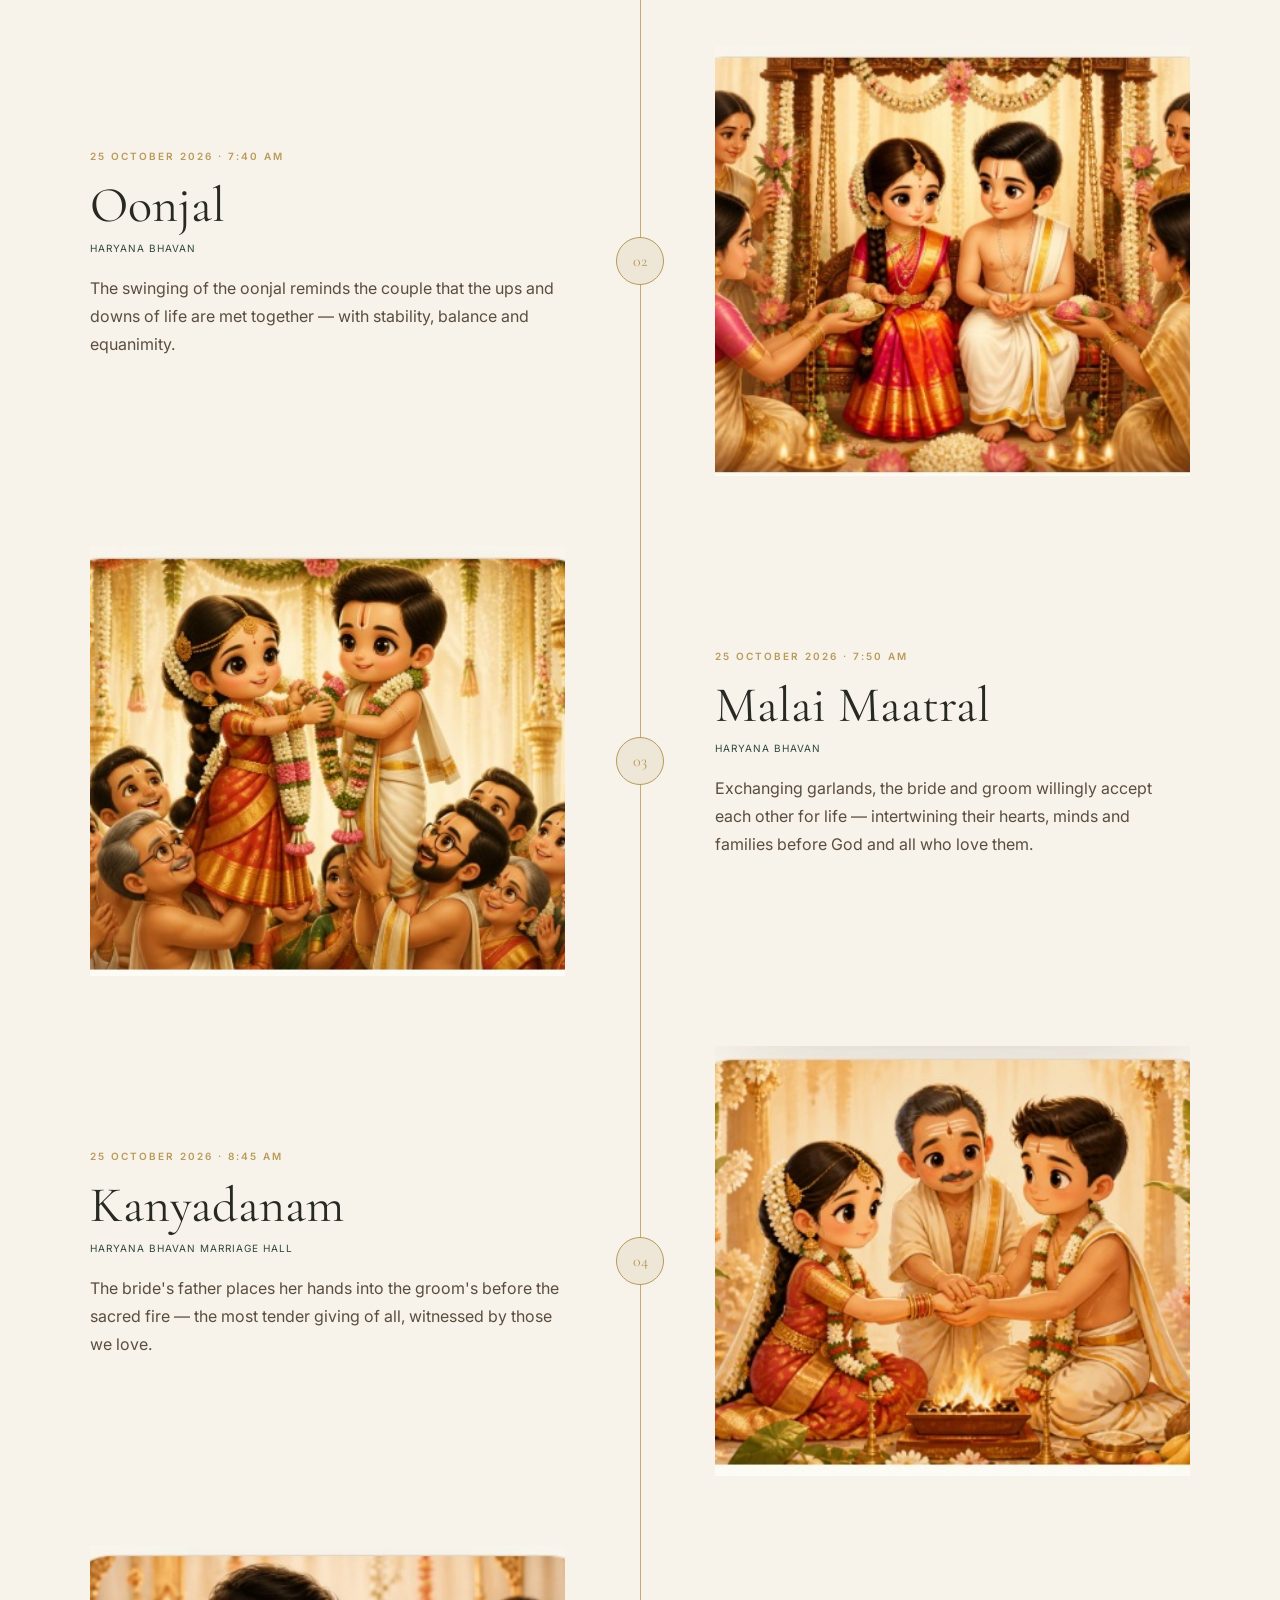
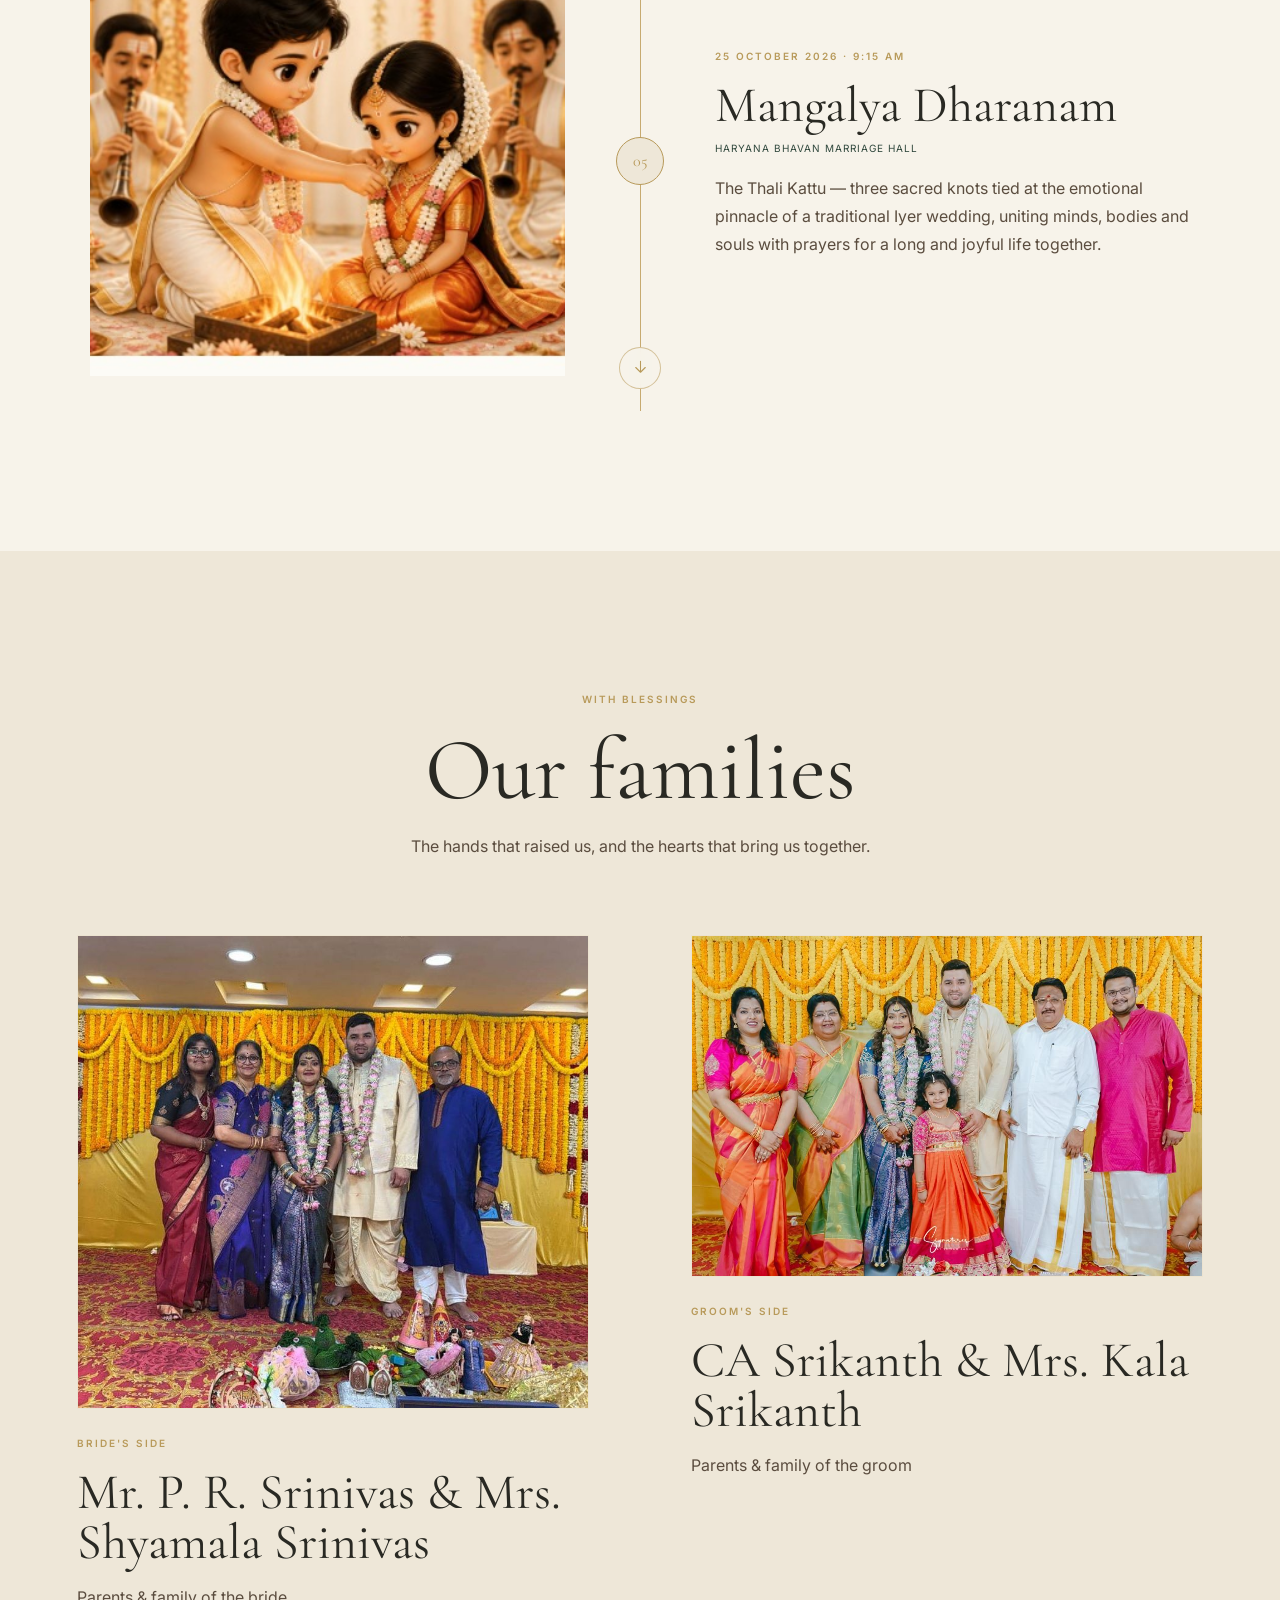
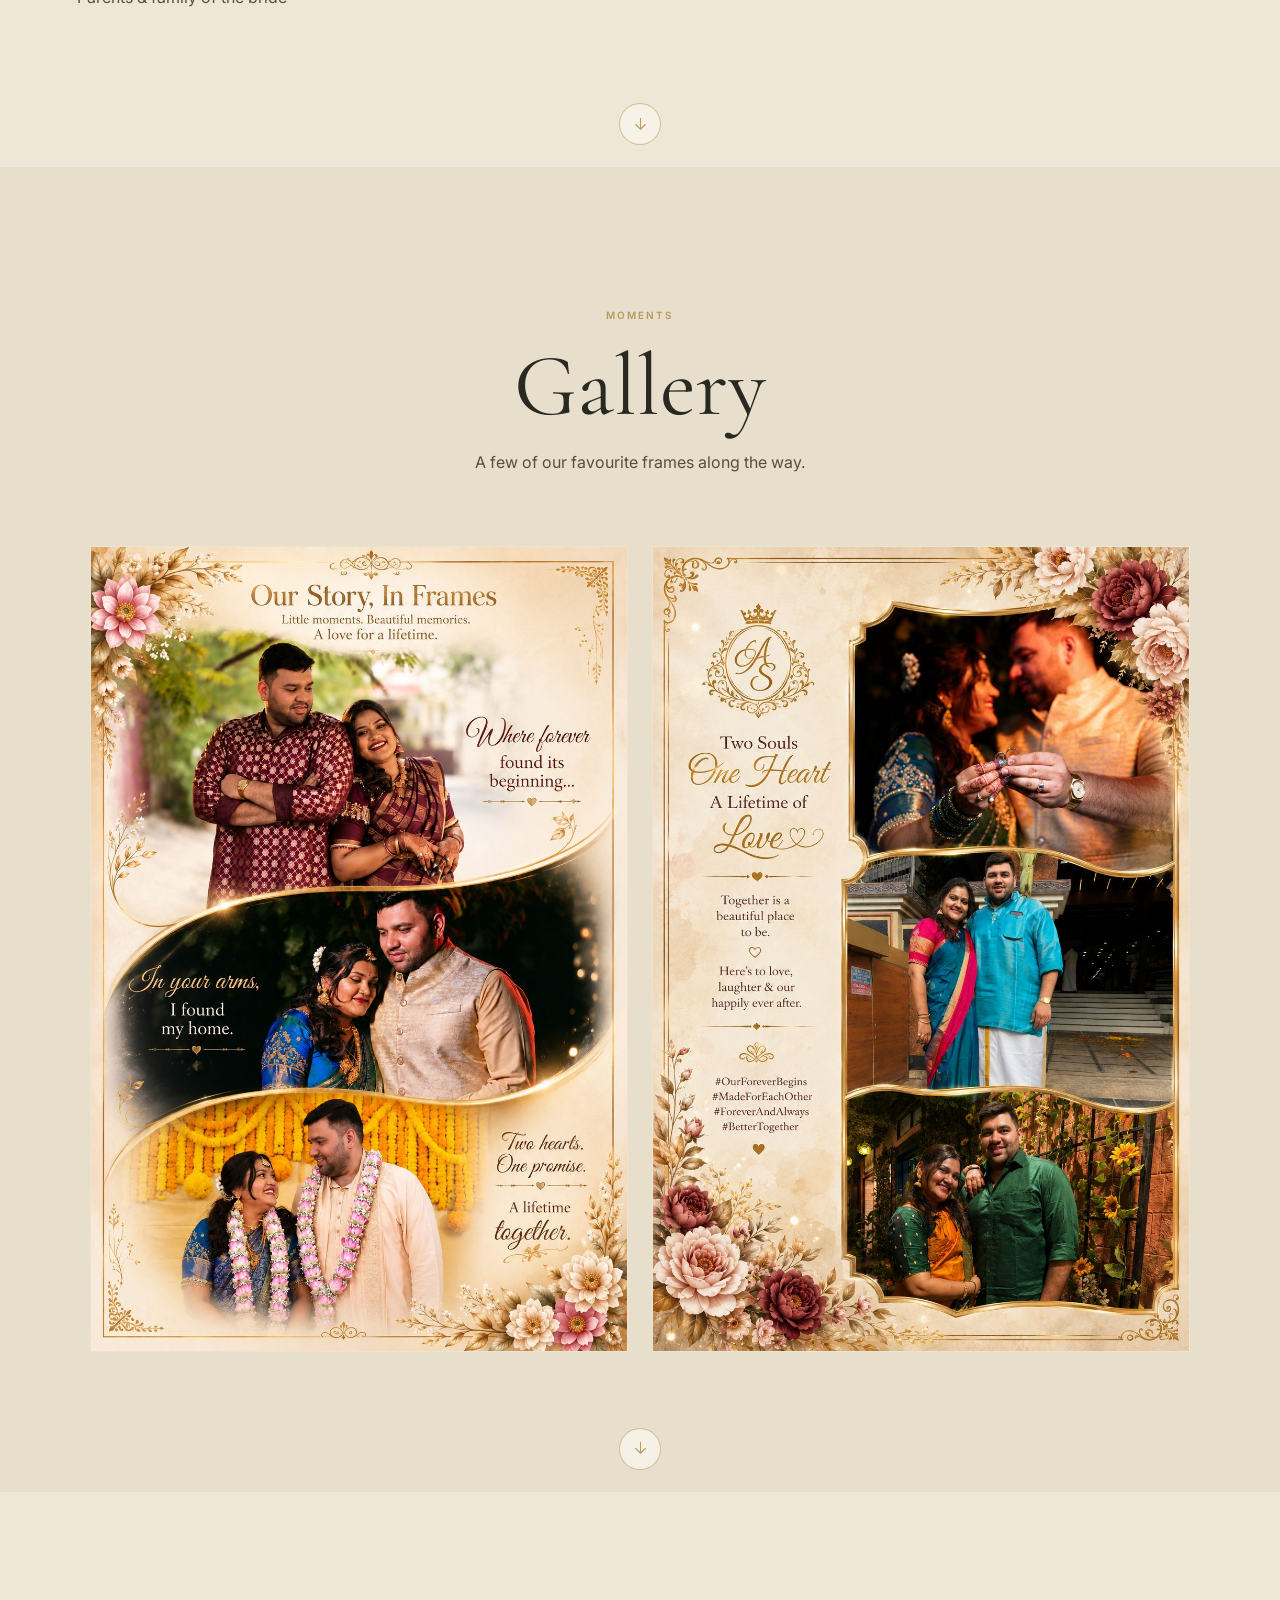
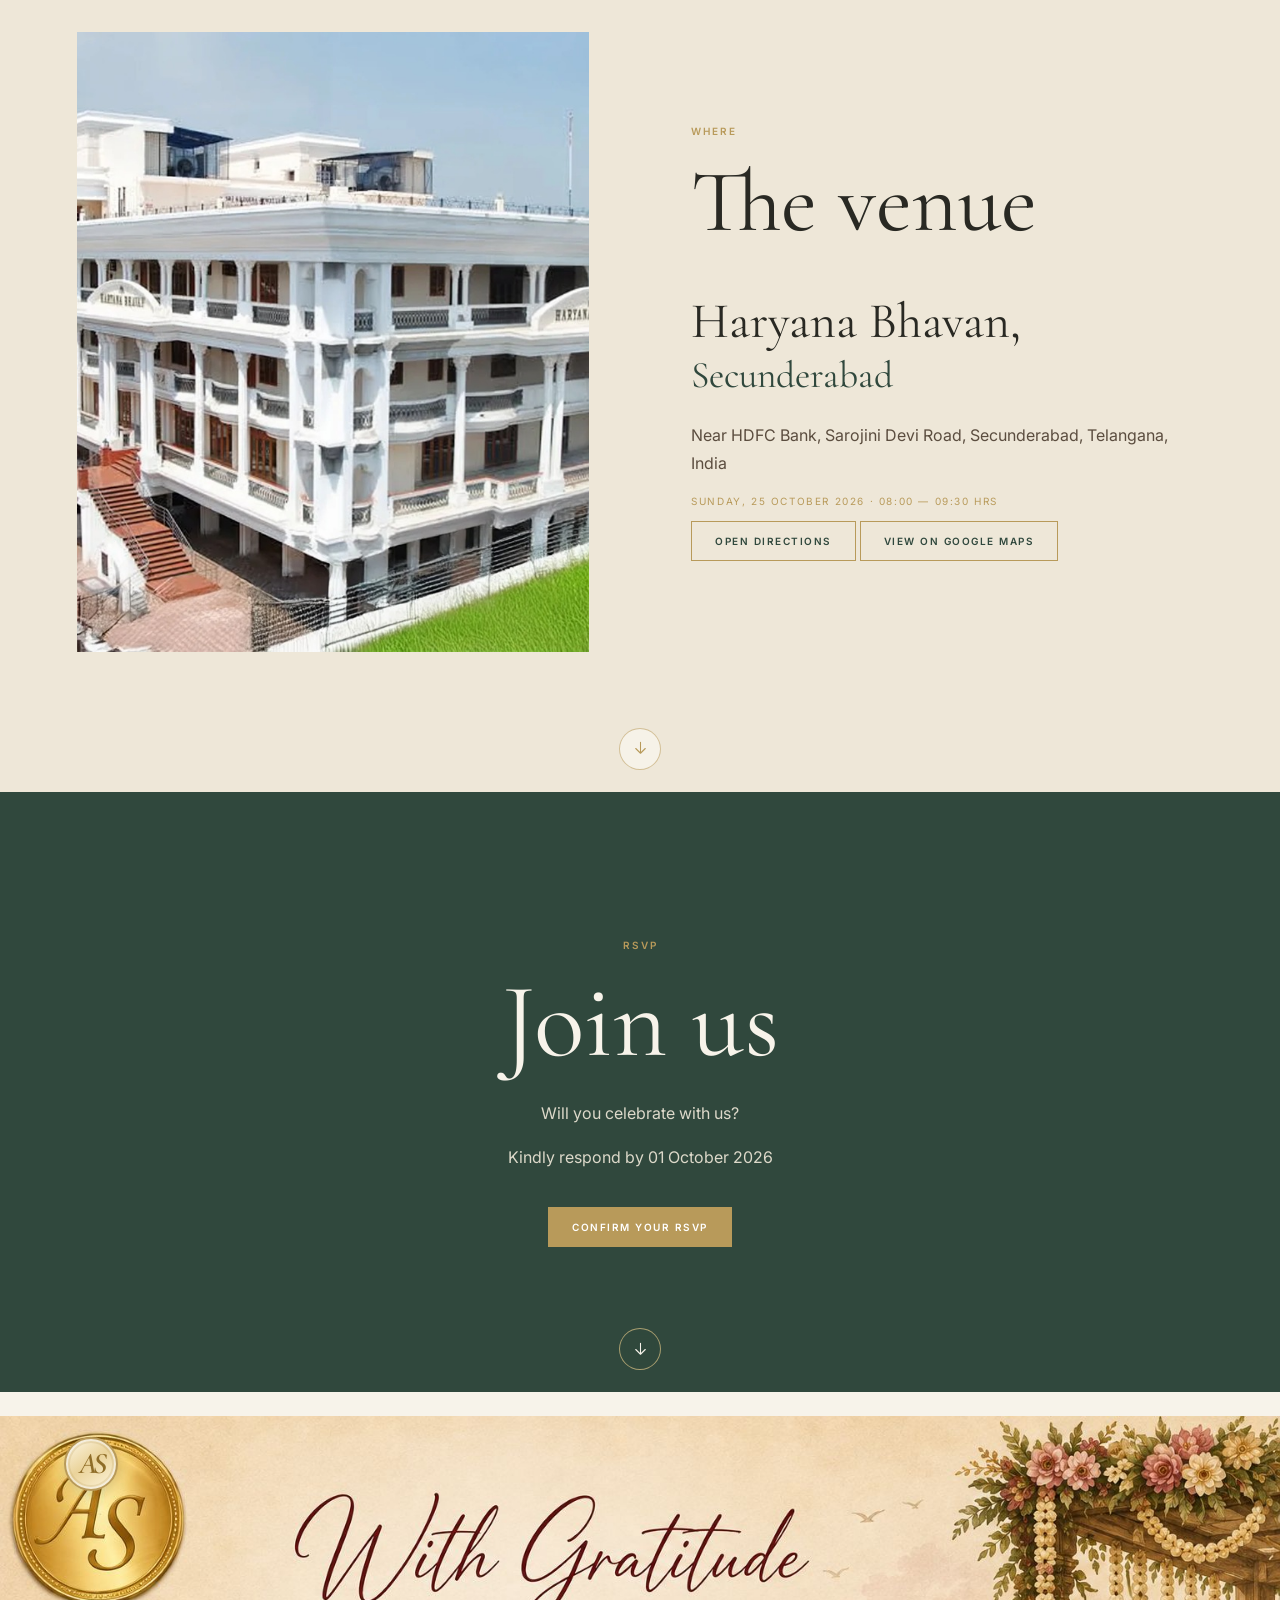
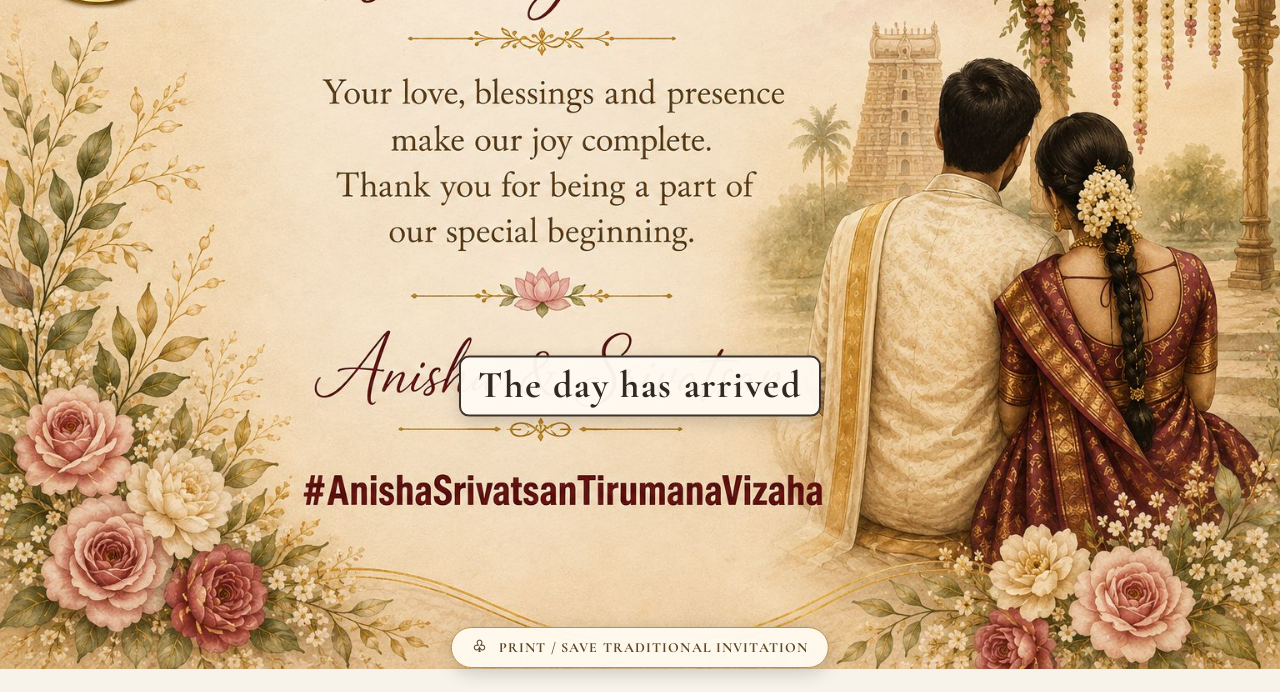
==== commit 95fe1c14: "Add files via upload" ====
--- a/index.html
+++ b/index.html
@@ -5,19 +5,22 @@
 <meta name="theme-color" content="#30483d">
 <title>Anisha & Srivatsan — Wedding Invitation</title>
 <meta name="description" content="Two families, one story, a lifetime of light. Join Anisha & Srivatsan as they begin their forever.">
-<meta property="og:title" content="Anisha & Srivatsan — Wedding Invitation">
-<meta property="og:description" content="Two families, one story, a lifetime of light. Join Anisha & Srivatsan as they begin their forever.">
+<meta property="og:title" content="Anisha &amp; Srivatsan — Wedding Invitation">
+<meta property="og:description" content="Two families, one story, a lifetime of light. Join Anisha &amp; Srivatsan as they begin their forever.">
 <meta property="og:type" content="website">
 <meta property="og:url" content="https://prsvas.github.io/anisha-srivatsan-wedding/">
-<meta property="og:image" content="https://prsvas.github.io/anisha-srivatsan-wedding/assets/share-preview.jpg">
-<meta property="og:image:secure_url" content="https://prsvas.github.io/anisha-srivatsan-wedding/assets/share-preview.jpg">
+<meta property="og:image" content="https://prsvas.github.io/anisha-srivatsan-wedding/assets/share-preview-v2.jpg">
+<meta property="og:image:url" content="https://prsvas.github.io/anisha-srivatsan-wedding/assets/share-preview-v2.jpg">
+<meta property="og:image:secure_url" content="https://prsvas.github.io/anisha-srivatsan-wedding/assets/share-preview-v2.jpg">
 <meta property="og:image:type" content="image/jpeg">
 <meta property="og:image:width" content="1200">
 <meta property="og:image:height" content="630">
+<meta property="og:image:alt" content="Anisha &amp; Srivatsan Wedding Invitation">
 <meta name="twitter:card" content="summary_large_image">
-<meta name="twitter:title" content="Anisha & Srivatsan — Wedding Invitation">
-<meta name="twitter:description" content="Two families, one story, a lifetime of light. Join Anisha & Srivatsan as they begin their forever.">
-<meta name="twitter:image" content="https://prsvas.github.io/anisha-srivatsan-wedding/assets/share-preview.jpg">
+<meta name="twitter:title" content="Anisha &amp; Srivatsan — Wedding Invitation">
+<meta name="twitter:description" content="Two families, one story, a lifetime of light. Join Anisha &amp; Srivatsan as they begin their forever.">
+<meta name="twitter:image" content="https://prsvas.github.io/anisha-srivatsan-wedding/assets/share-preview-v2.jpg">
+<meta name="twitter:image:alt" content="Anisha &amp; Srivatsan Wedding Invitation">
 <link rel="preconnect" href="https://fonts.googleapis.com"><link rel="preconnect" href="https://fonts.gstatic.com" crossorigin>
 <link href="https://fonts.googleapis.com/css2?family=Cormorant+Garamond:wght@300;400;500;600&family=Inter:wght@400;500;600&display=swap" rel="stylesheet">
 <link rel="stylesheet" href="style.css">
@@ -79,8 +82,6 @@
 <section id="printCard" class="print-card" aria-hidden="true">
   <img class="print-card-art" src="assets/traditional-tamil-iyer-print-card.png"
        alt="Traditional Tamil Iyer wedding invitation">
-  <img class="print-location-qr" src="assets/haryana-bhavan-google-maps-qr.png"
-       alt="Scan for Haryana Bhavan location on Google Maps">
 </section>
 
 <audio id="weddingMusic" loop preload="none" aria-hidden="true"><source src="assets/wedding-music.mp3" type="audio/mpeg"></audio>
--- a/style.css
+++ b/style.css
@@ -349,15 +349,18 @@
 
 @media print{
   @page{
-    size:A4 portrait;
-    margin:0;
+    size:210mm 297mm;
+    margin:0 !important;
   }
 
   html, body{
     width:210mm !important;
+    height:297mm !important;
     min-width:210mm !important;
+    min-height:297mm !important;
     margin:0 !important;
     padding:0 !important;
+    overflow:hidden !important;
     background:#fff !important;
     -webkit-print-color-adjust:exact !important;
     print-color-adjust:exact !important;
@@ -369,9 +372,15 @@
 
   body.print-card-active #printCard{
     display:block !important;
-    position:relative !important;
+    position:fixed !important;
+    left:0 !important;
+    top:0 !important;
     width:210mm !important;
     height:297mm !important;
+    min-width:210mm !important;
+    min-height:297mm !important;
+    max-width:210mm !important;
+    max-height:297mm !important;
     margin:0 !important;
     padding:0 !important;
     overflow:hidden !important;
@@ -382,25 +391,18 @@
 
   body.print-card-active #printCard .print-card-art{
     position:absolute !important;
-    inset:0 !important;
-    display:block !important;
+    left:0 !important;
+    top:0 !important;
     width:210mm !important;
     height:297mm !important;
+    min-width:210mm !important;
+    min-height:297mm !important;
+    max-width:none !important;
+    max-height:none !important;
+    margin:0 !important;
+    padding:0 !important;
+    display:block !important;
     object-fit:fill !important;
-  }
-
-  body.print-card-active #printCard .print-location-qr{
-    position:absolute !important;
-    left:138mm !important;
-    top:215.5mm !important;
-    width:25.5mm !important;
-    height:25.5mm !important;
-    display:block !important;
-    object-fit:contain !important;
-    background:#fff !important;
-    padding:1.8mm !important;
-    box-sizing:content-box !important;
-    z-index:3 !important;
   }
 
   body.print-card-active #printInvitation,
@@ -408,3 +410,77 @@
     display:none !important;
   }
 }
+
+/* Final A4 full-page print enforcement */
+@media print {
+  @page { size: A4 portrait; margin: 0 !important; }
+  html, body {
+    width: 210mm !important;
+    height: 297mm !important;
+    min-width: 210mm !important;
+    min-height: 297mm !important;
+    margin: 0 !important;
+    padding: 0 !important;
+    overflow: hidden !important;
+  }
+  body.print-card-active #printCard {
+    position: fixed !important;
+    inset: 0 !important;
+    width: 210mm !important;
+    height: 297mm !important;
+    min-width: 210mm !important;
+    min-height: 297mm !important;
+    max-width: 210mm !important;
+    max-height: 297mm !important;
+    margin: 0 !important;
+    padding: 0 !important;
+    overflow: hidden !important;
+  }
+  body.print-card-active #printCard .print-card-art {
+    position: absolute !important;
+    inset: 0 !important;
+    width: 210mm !important;
+    height: 297mm !important;
+    max-width: none !important;
+    max-height: none !important;
+    object-fit: fill !important;
+    margin: 0 !important;
+  }
+}
+
+/* OPENING LOGO — match the closing-slide AS gold coin exactly */
+#siteNav .logo{
+  display:flex !important;
+  align-items:center !important;
+  justify-content:center !important;
+  width:54px !important;
+  height:54px !important;
+  min-width:54px !important;
+  border:2px solid var(--gold) !important;
+  border-radius:50% !important;
+  background:linear-gradient(145deg,#fff9e9,#ead39a 48%,#fff7df) !important;
+  color:#8f6d28 !important;
+  font-family:"Cormorant Garamond",Georgia,serif !important;
+  font-size:30px !important;
+  font-weight:600 !important;
+  font-style:italic !important;
+  letter-spacing:-.12em !important;
+  line-height:1 !important;
+  box-shadow:inset 0 0 0 2px rgba(255,255,255,.55),inset 0 0 0 4px rgba(184,154,90,.22),0 4px 14px rgba(0,0,0,.14) !important;
+  text-decoration:none !important;
+}
+#siteNav .logo span{
+  display:block !important;
+  font:inherit !important;
+  color:inherit !important;
+  letter-spacing:inherit !important;
+  line-height:1 !important;
+}
+@media(max-width:600px){
+  #siteNav .logo{
+    width:46px !important;
+    height:46px !important;
+    min-width:46px !important;
+    font-size:26px !important;
+  }
+}
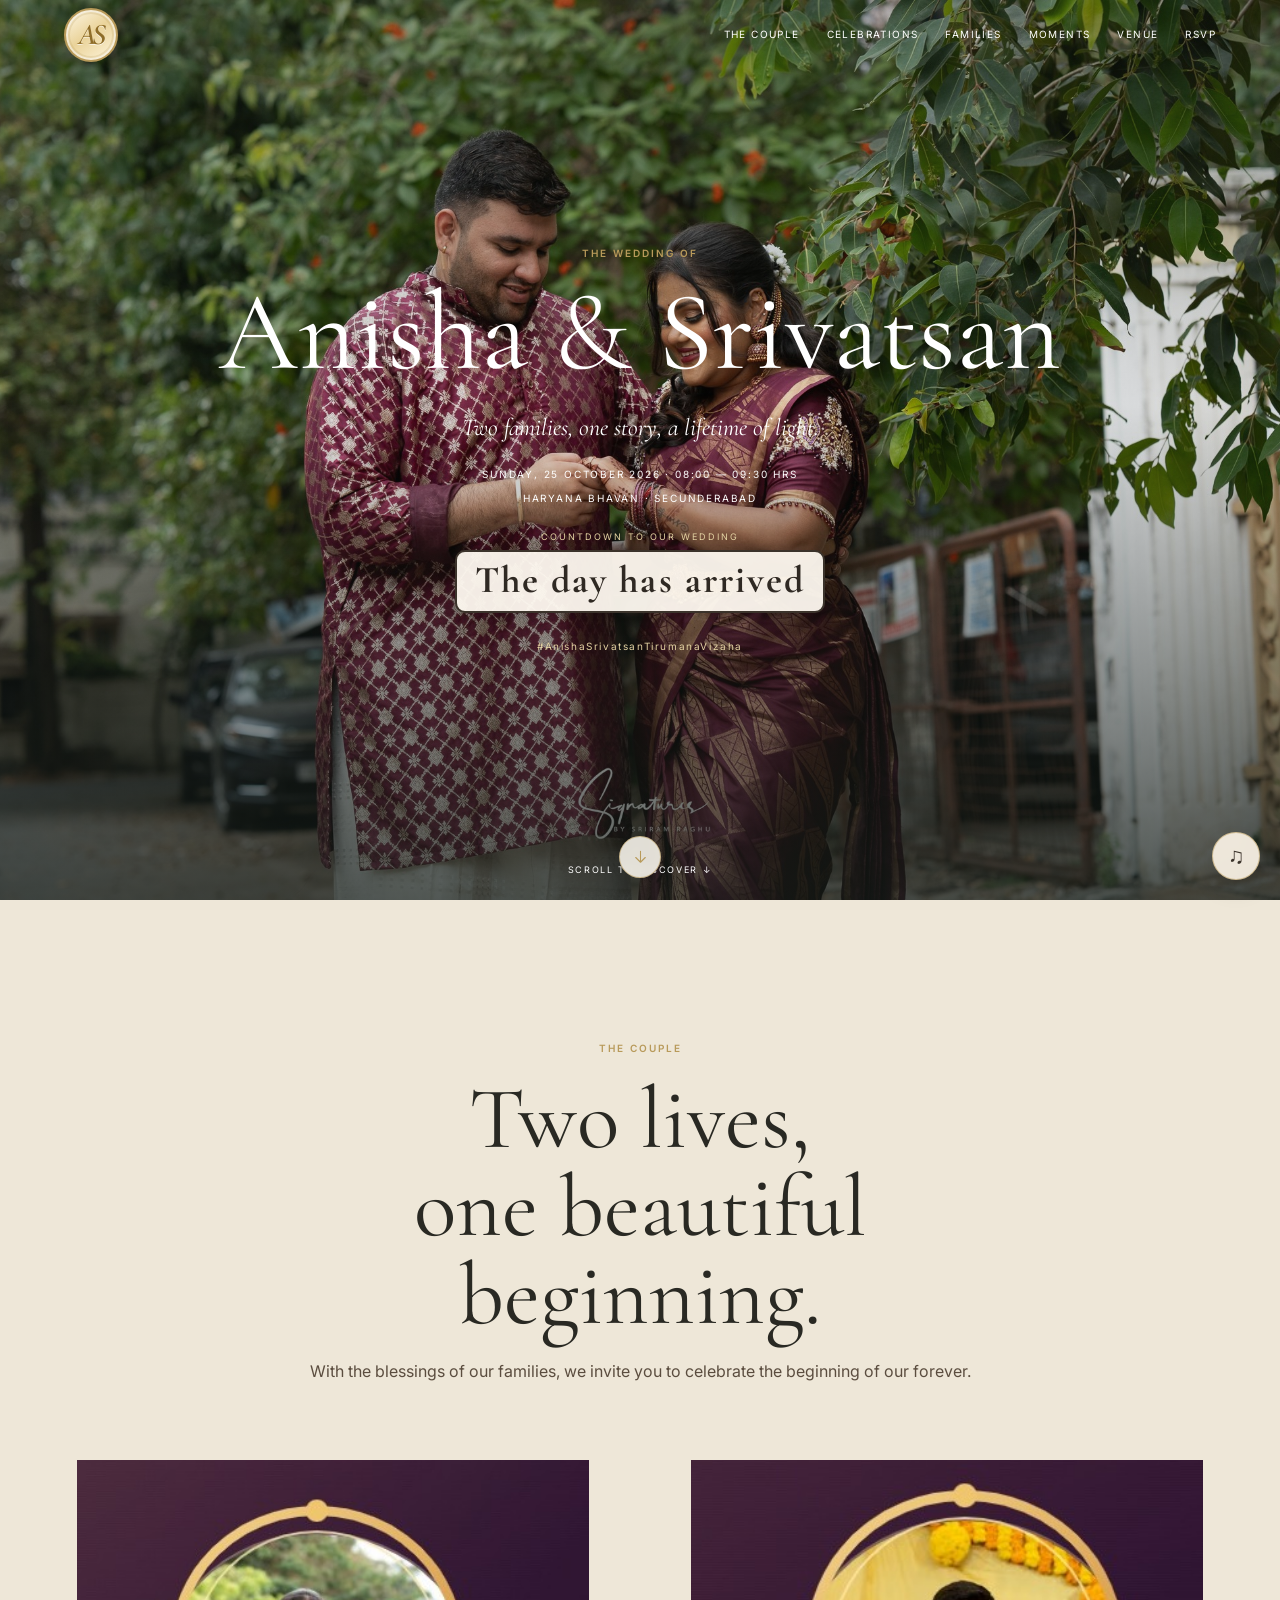
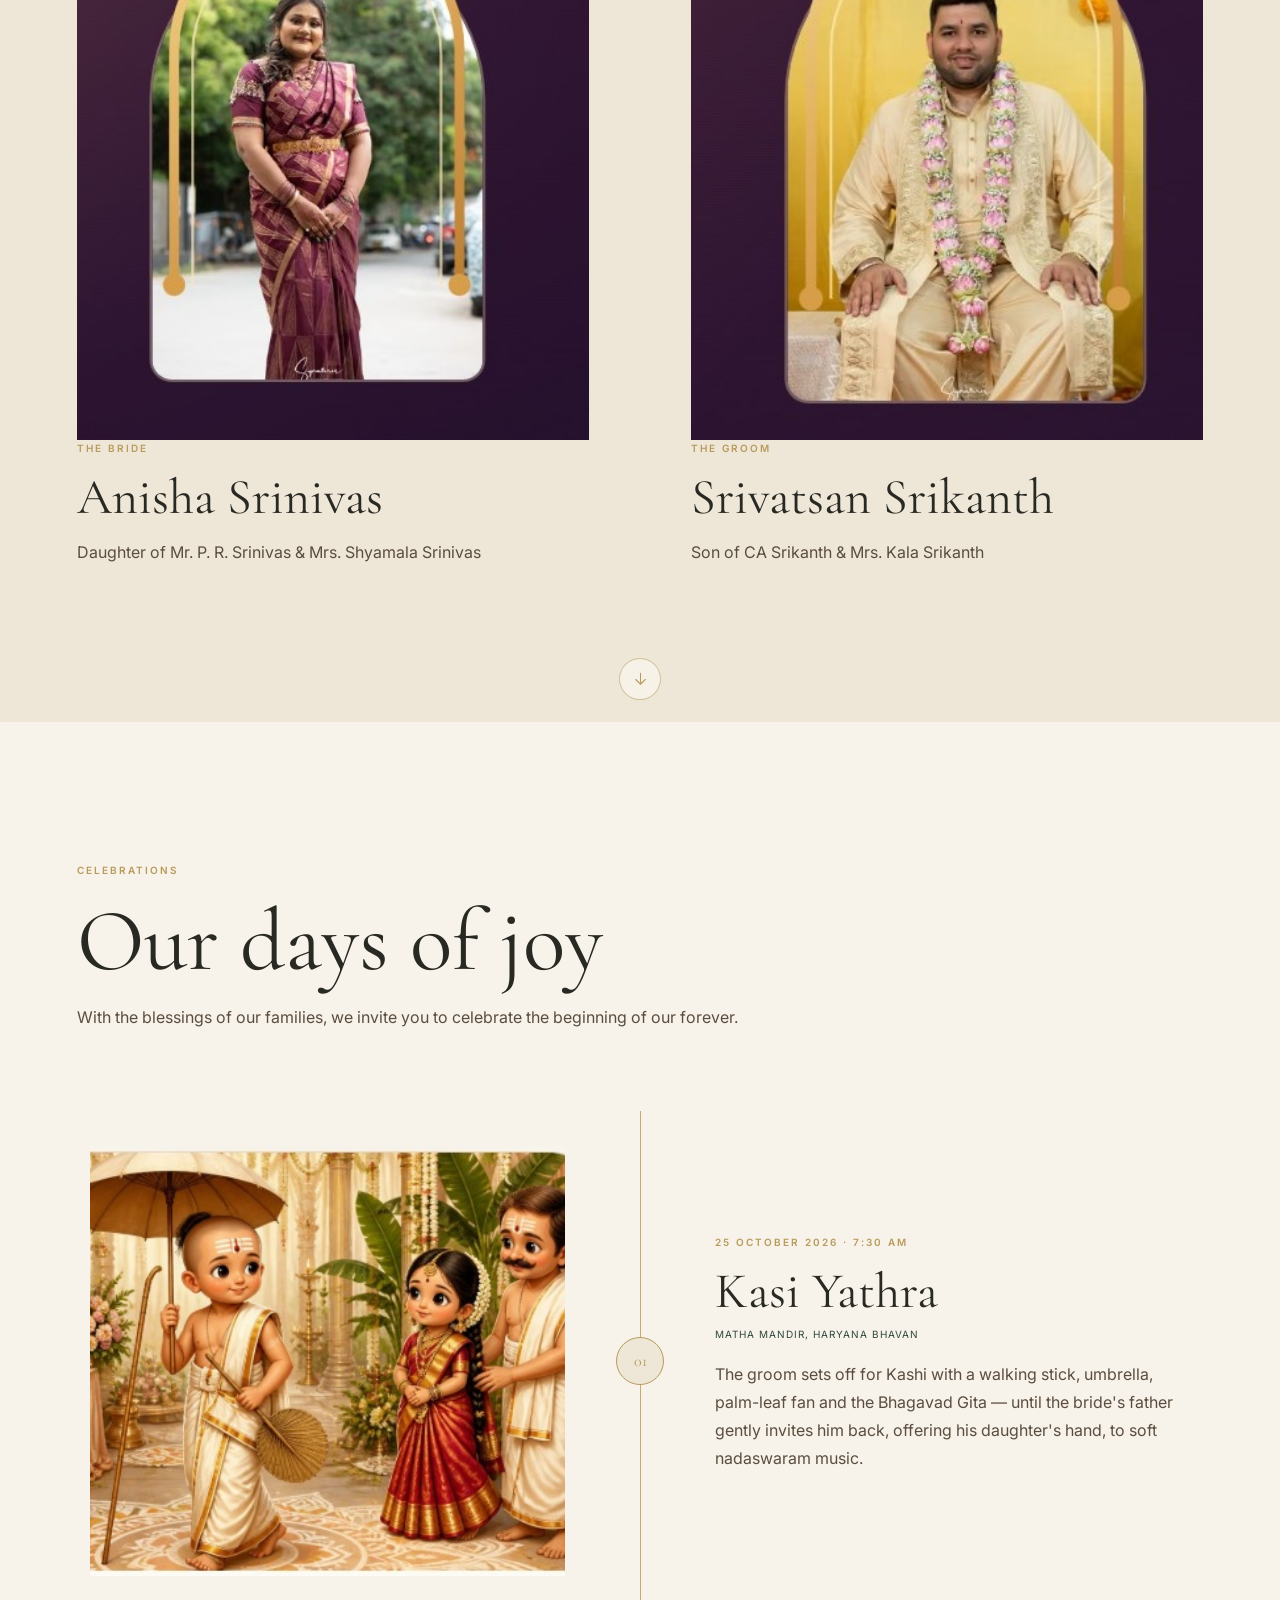
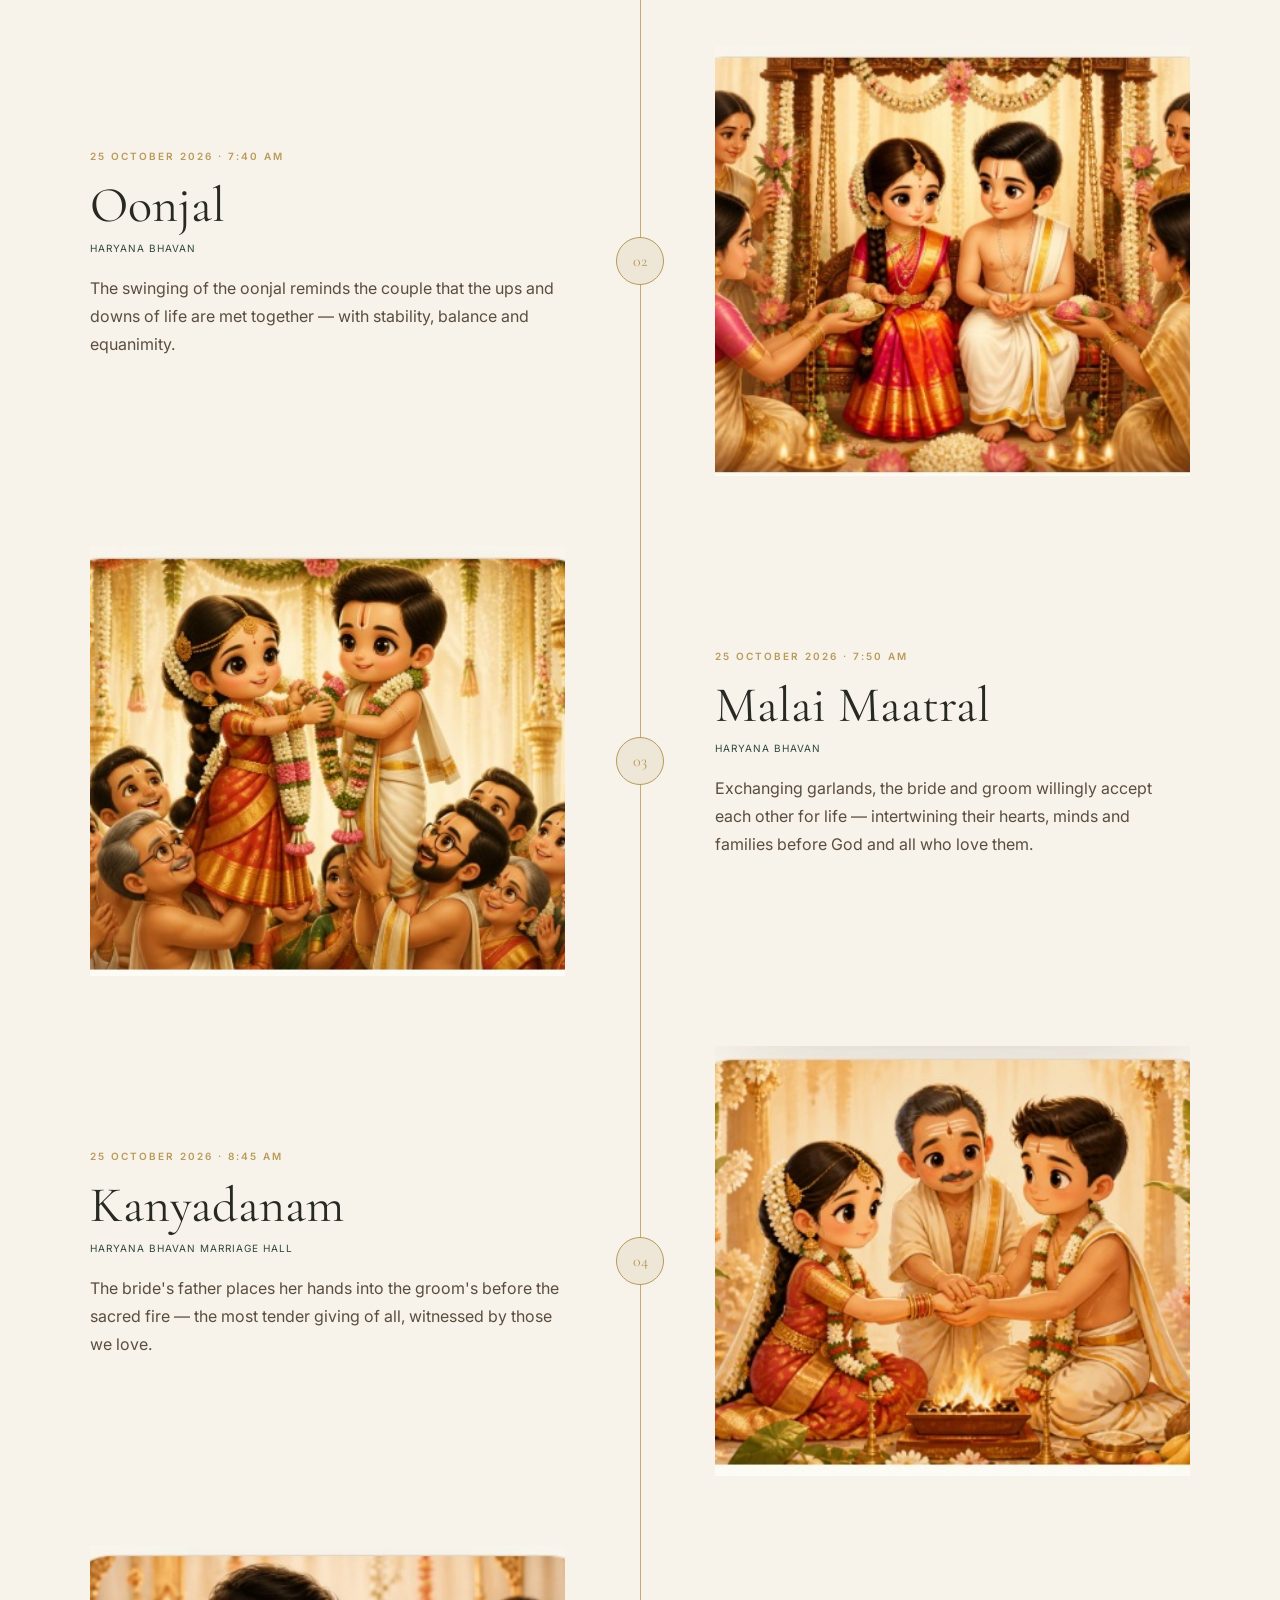
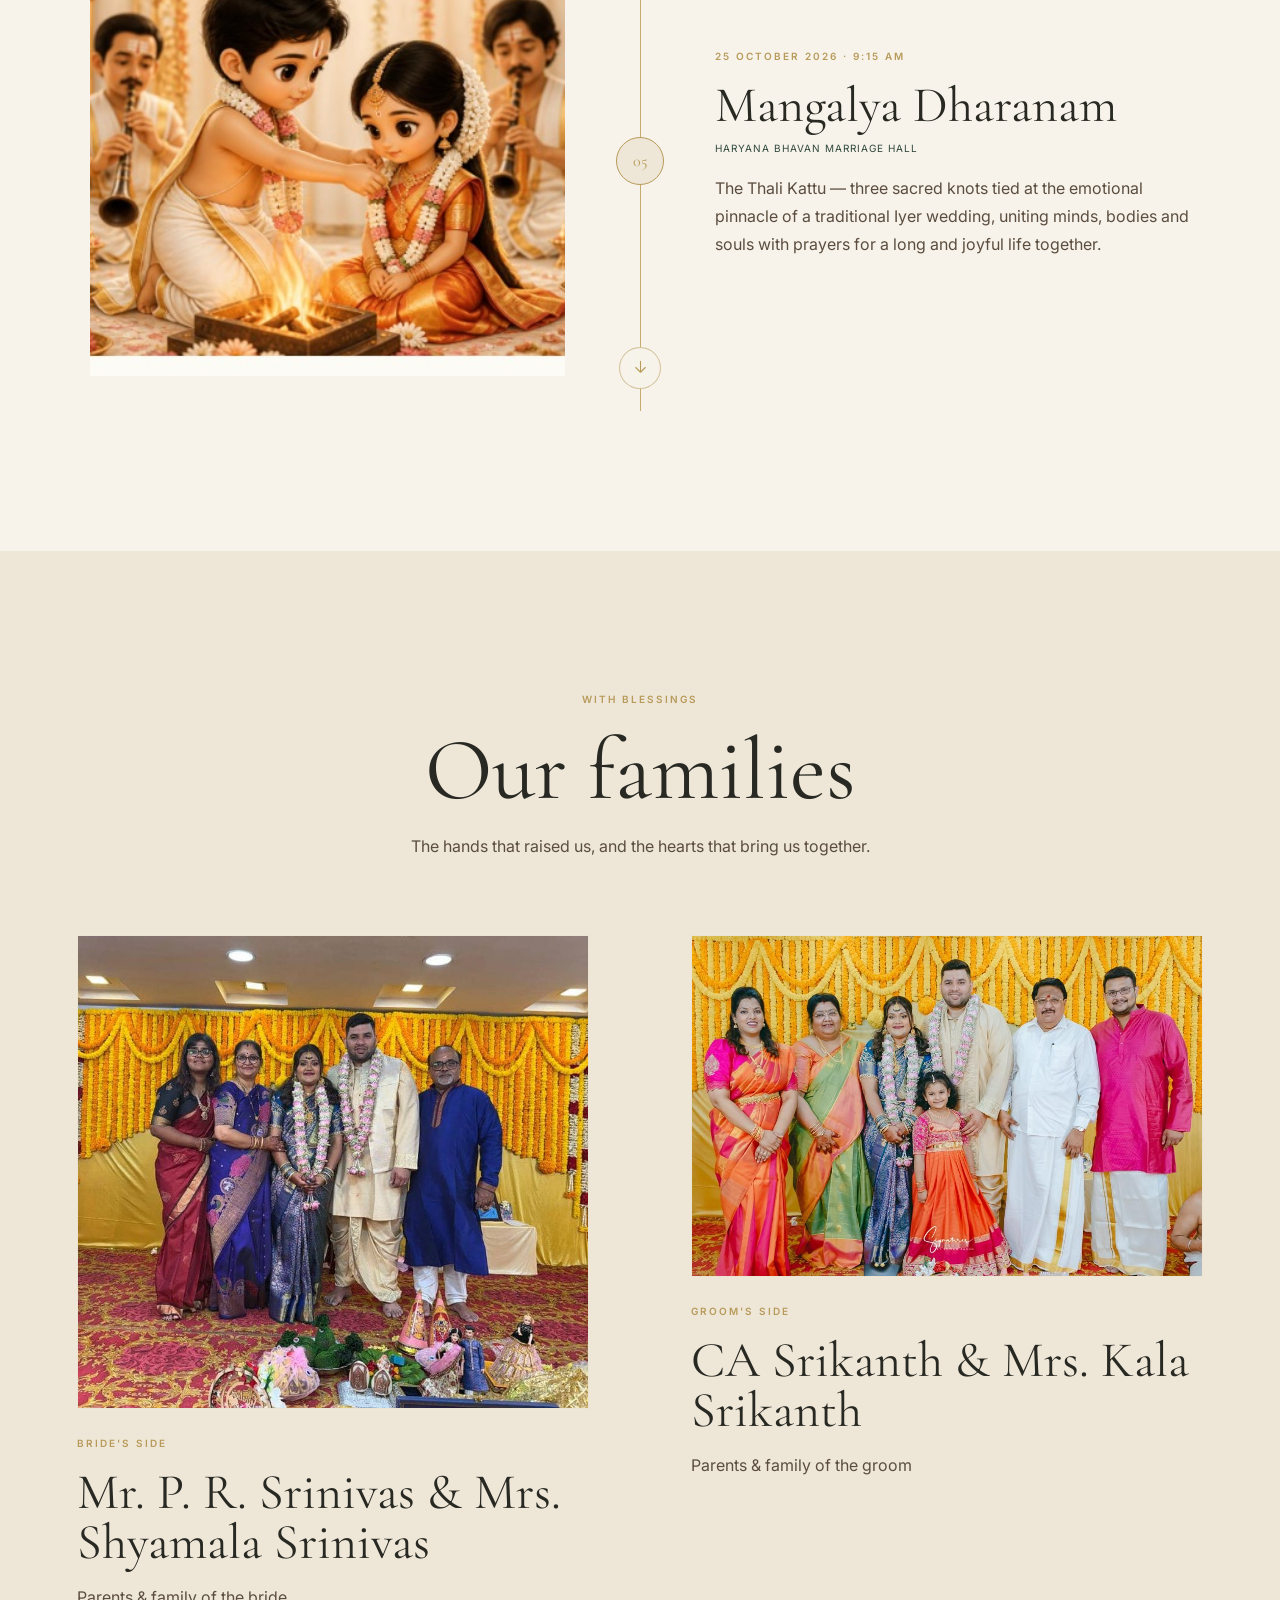
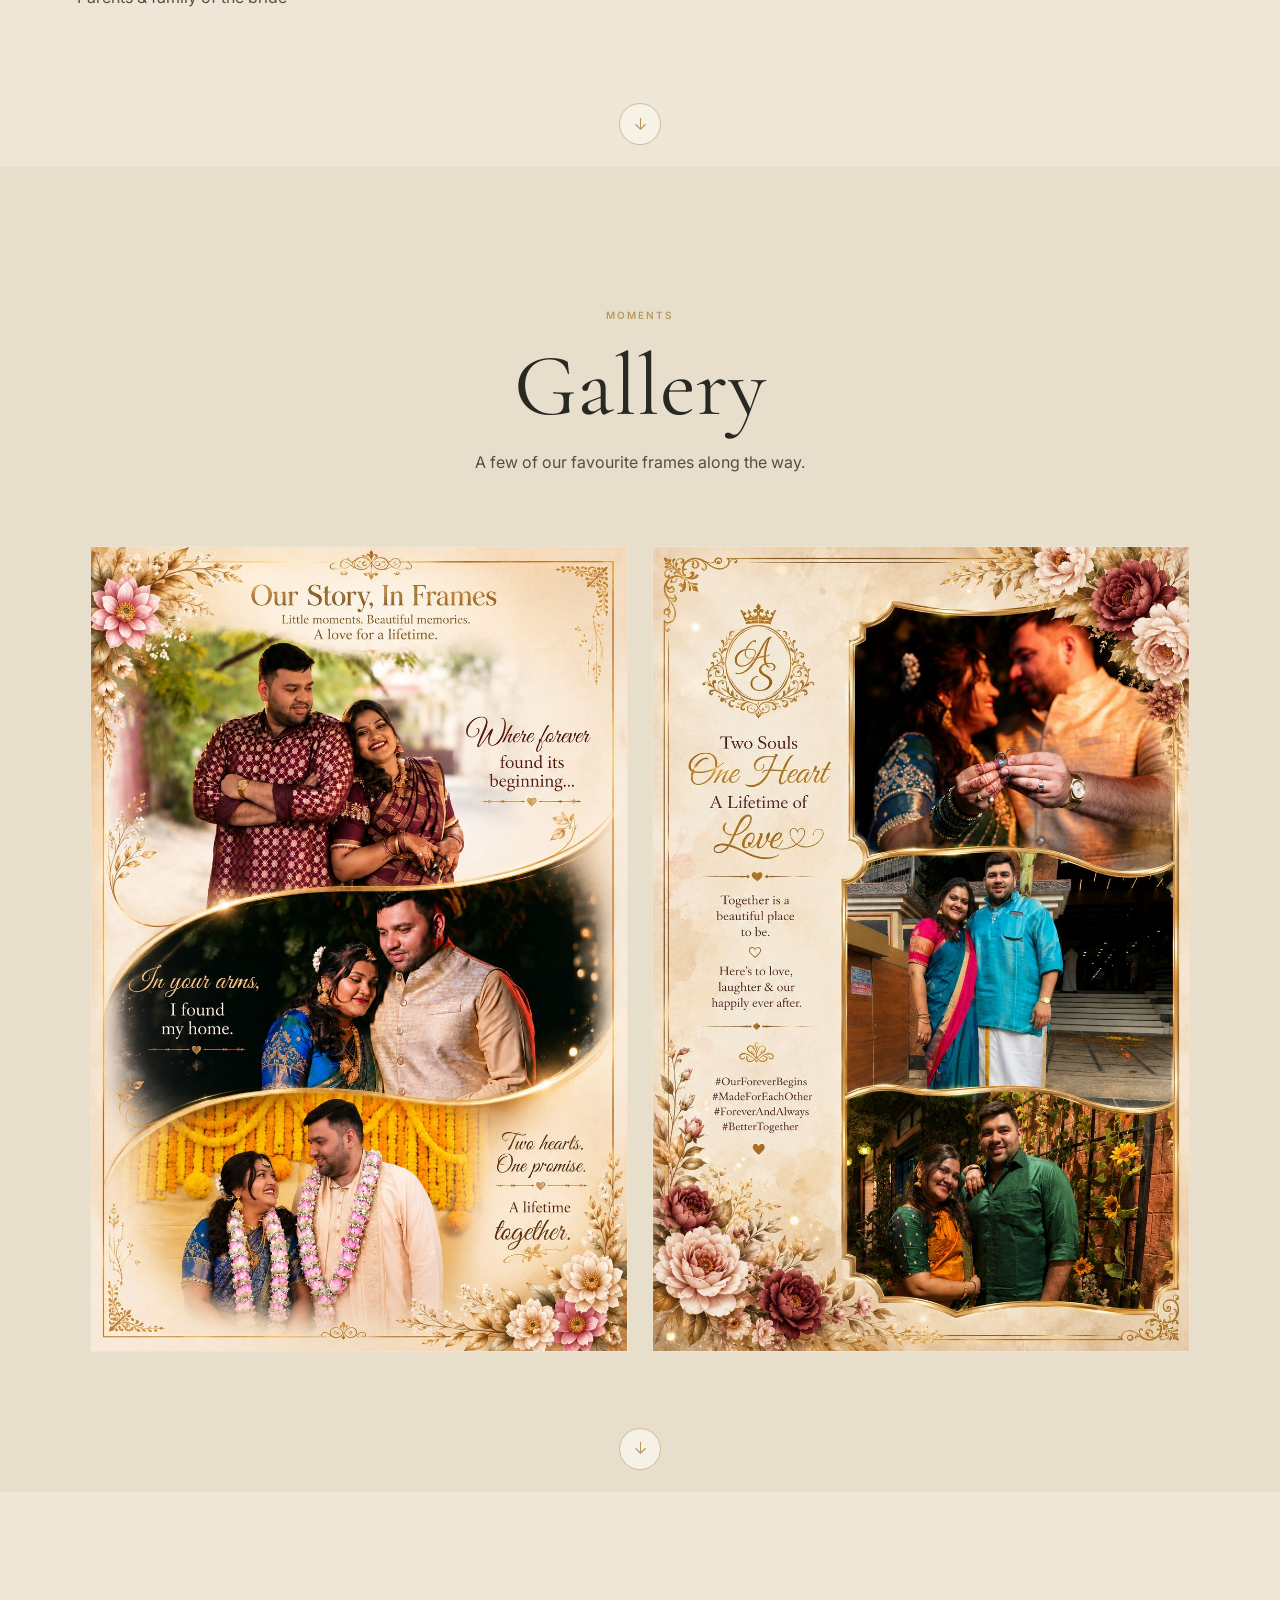
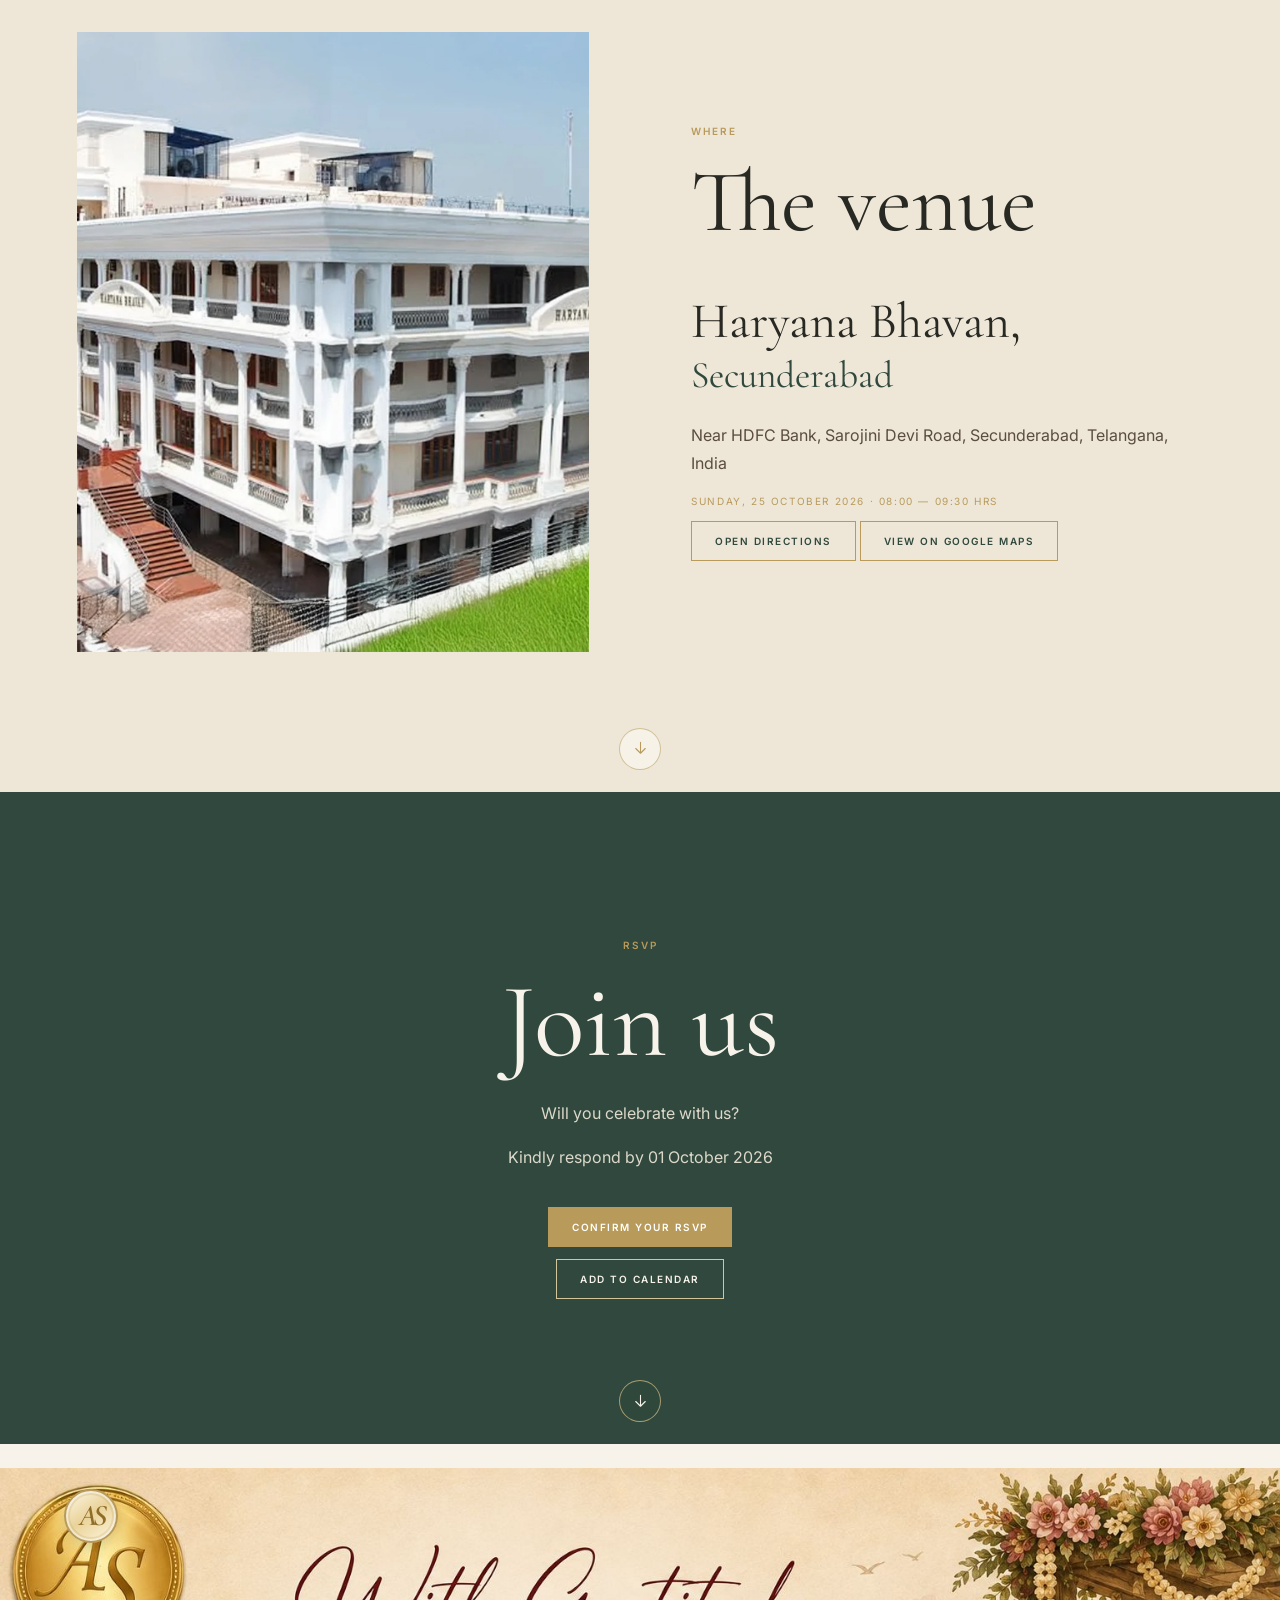
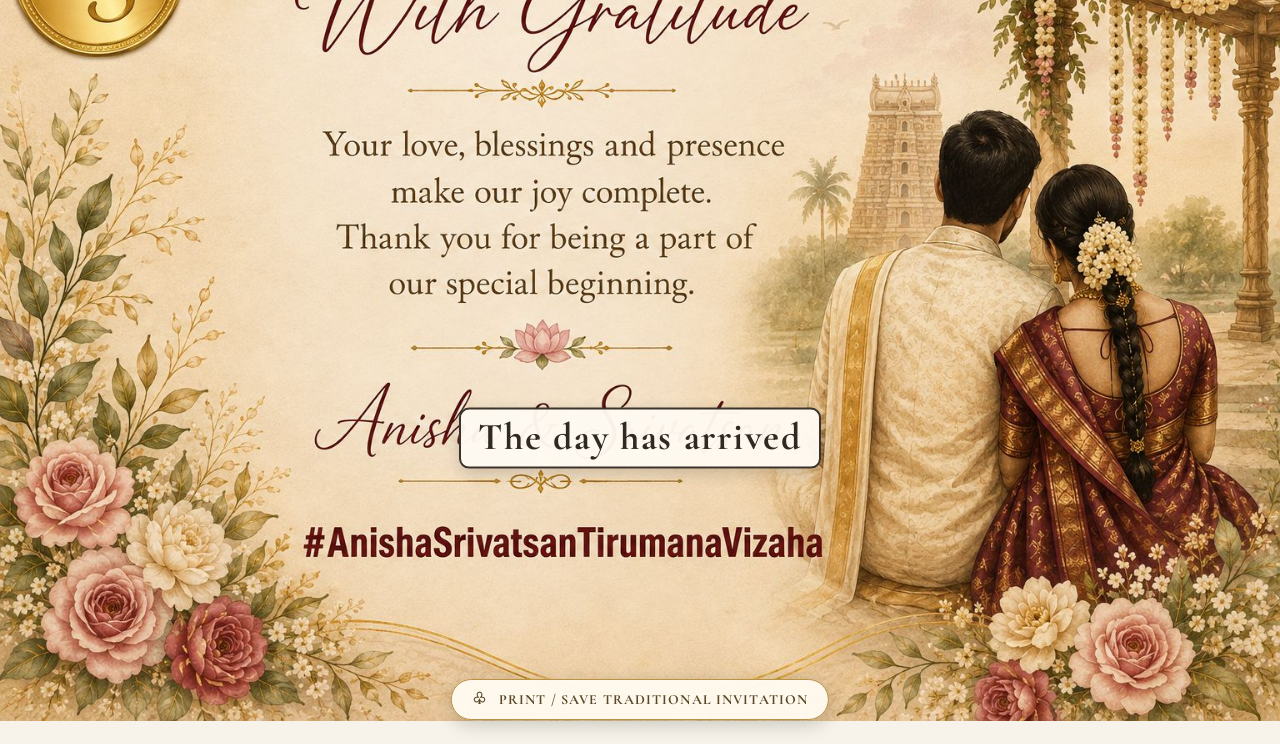
==== commit 8cb89d5c: "Add files via upload" ====
--- a/index.html
+++ b/index.html
@@ -65,7 +65,12 @@
 <a class="button" target="_blank" rel="noopener" href="https://www.google.com/maps/search/?api=1&query=Haryana+Bhavan+Secunderabad">OPEN DIRECTIONS</a>
 <a class="button" target="_blank" rel="noopener" href="https://www.google.com/maps/search/?api=1&query=Haryana+Bhavan+Secunderabad">VIEW ON GOOGLE MAPS</a></div></div><a class="slide-down" href="#rsvp" aria-label="Scroll to RSVP"><span class="slide-down-icon"><svg viewBox="0 0 24 24" aria-hidden="true"><path d="M12 4v14M6 12l6 6 6-6"/></svg></span></a></section>
 
-<section class="rsvp" id="rsvp"><div class="reveal"><div class="eyebrow">RSVP</div><h2>Join us</h2><p>Will you celebrate with us?</p><p>Kindly respond by 01 October 2026</p><div class="rsvp-actions"><a class="button gold" id="googleRsvp" href="https://docs.google.com/forms/d/e/1FAIpQLSf7F9U-8WirBwNMF10VO0LnKeDXTvqlBp_xLOjisa4AF6TtcQ/viewform" target="_blank" rel="noopener noreferrer">CONFIRM YOUR RSVP</a></div></div><a class="slide-down slide-down-light" href="#closing" aria-label="Scroll to closing"><span class="slide-down-icon"><svg viewBox="0 0 24 24" aria-hidden="true"><path d="M12 4v14M6 12l6 6 6-6"/></svg></span></a></section>
+<section class="rsvp" id="rsvp"><div class="reveal"><div class="eyebrow">RSVP</div><h2>Join us</h2><p>Will you celebrate with us?</p><p>Kindly respond by 01 October 2026</p><div class="rsvp-actions"><a class="button gold" id="googleRsvp" href="https://docs.google.com/forms/d/e/1FAIpQLSf7F9U-8WirBwNMF10VO0LnKeDXTvqlBp_xLOjisa4AF6TtcQ/viewform" target="_blank" rel="noopener noreferrer">CONFIRM YOUR RSVP</a></div><div class="calendar-actions"><button class="button calendar-button" id="addToCalendar" type="button">ADD TO CALENDAR</button></div>
+<div class="calendar-menu" id="calendarMenu" aria-hidden="true" role="dialog" aria-modal="true">
+<div class="calendar-menu-inner"><button class="calendar-close" id="calendarClose" type="button" aria-label="Close">×</button>
+<div class="eyebrow">SAVE THE DATE</div><h3>Add to Calendar</h3><p>Choose your preferred calendar.</p>
+<button class="calendar-choice" id="googleCalendar" type="button">Google Calendar</button>
+<button class="calendar-choice" id="icsCalendar" type="button">Apple / iPhone / Outlook / Other</button></div></div></div><a class="slide-down slide-down-light" href="#closing" aria-label="Scroll to closing"><span class="slide-down-icon"><svg viewBox="0 0 24 24" aria-hidden="true"><path d="M12 4v14M6 12l6 6 6-6"/></svg></span></a></section>
 
 <section class="closing final-gratitude" id="closing">
   <div class="closing-photo" aria-hidden="true"></div>
--- a/style.css
+++ b/style.css
@@ -484,3 +484,10 @@
     font-size:26px !important;
   }
 }
+
+/* ADD TO CALENDAR — additive only */
+.calendar-actions{margin-top:12px}.calendar-button{background:transparent!important;color:var(--ivory)!important;border-color:rgba(228,211,163,.9)!important}.calendar-button:hover{background:var(--gold)!important;color:#fff!important}
+.calendar-menu{position:fixed;inset:0;z-index:20000;display:none;align-items:center;justify-content:center;padding:20px;background:rgba(20,28,24,.72);backdrop-filter:blur(7px)}.calendar-menu.show{display:flex}
+.calendar-menu-inner{position:relative;width:min(92vw,390px);padding:34px 24px 26px;background:var(--ivory);border:1px solid rgba(184,154,90,.7);box-shadow:0 20px 60px rgba(0,0,0,.28);text-align:center}.calendar-menu-inner h3{margin:0 0 8px;color:var(--green);font-size:36px}.calendar-menu-inner p{margin:0 0 18px;color:var(--brown);font-size:13px}
+.calendar-close{position:absolute;right:10px;top:5px;border:0;background:none;color:var(--green);font-size:30px;cursor:pointer}.calendar-choice{display:block;width:100%;margin:10px 0;padding:12px 16px;border:1px solid var(--gold);background:transparent;color:var(--green);font:600 10px Inter,sans-serif;letter-spacing:.12em;cursor:pointer}.calendar-choice:hover{background:var(--green);color:#fff}
+@media(max-width:600px){.calendar-menu-inner{padding:32px 20px 22px}.calendar-menu-inner h3{font-size:32px}}
